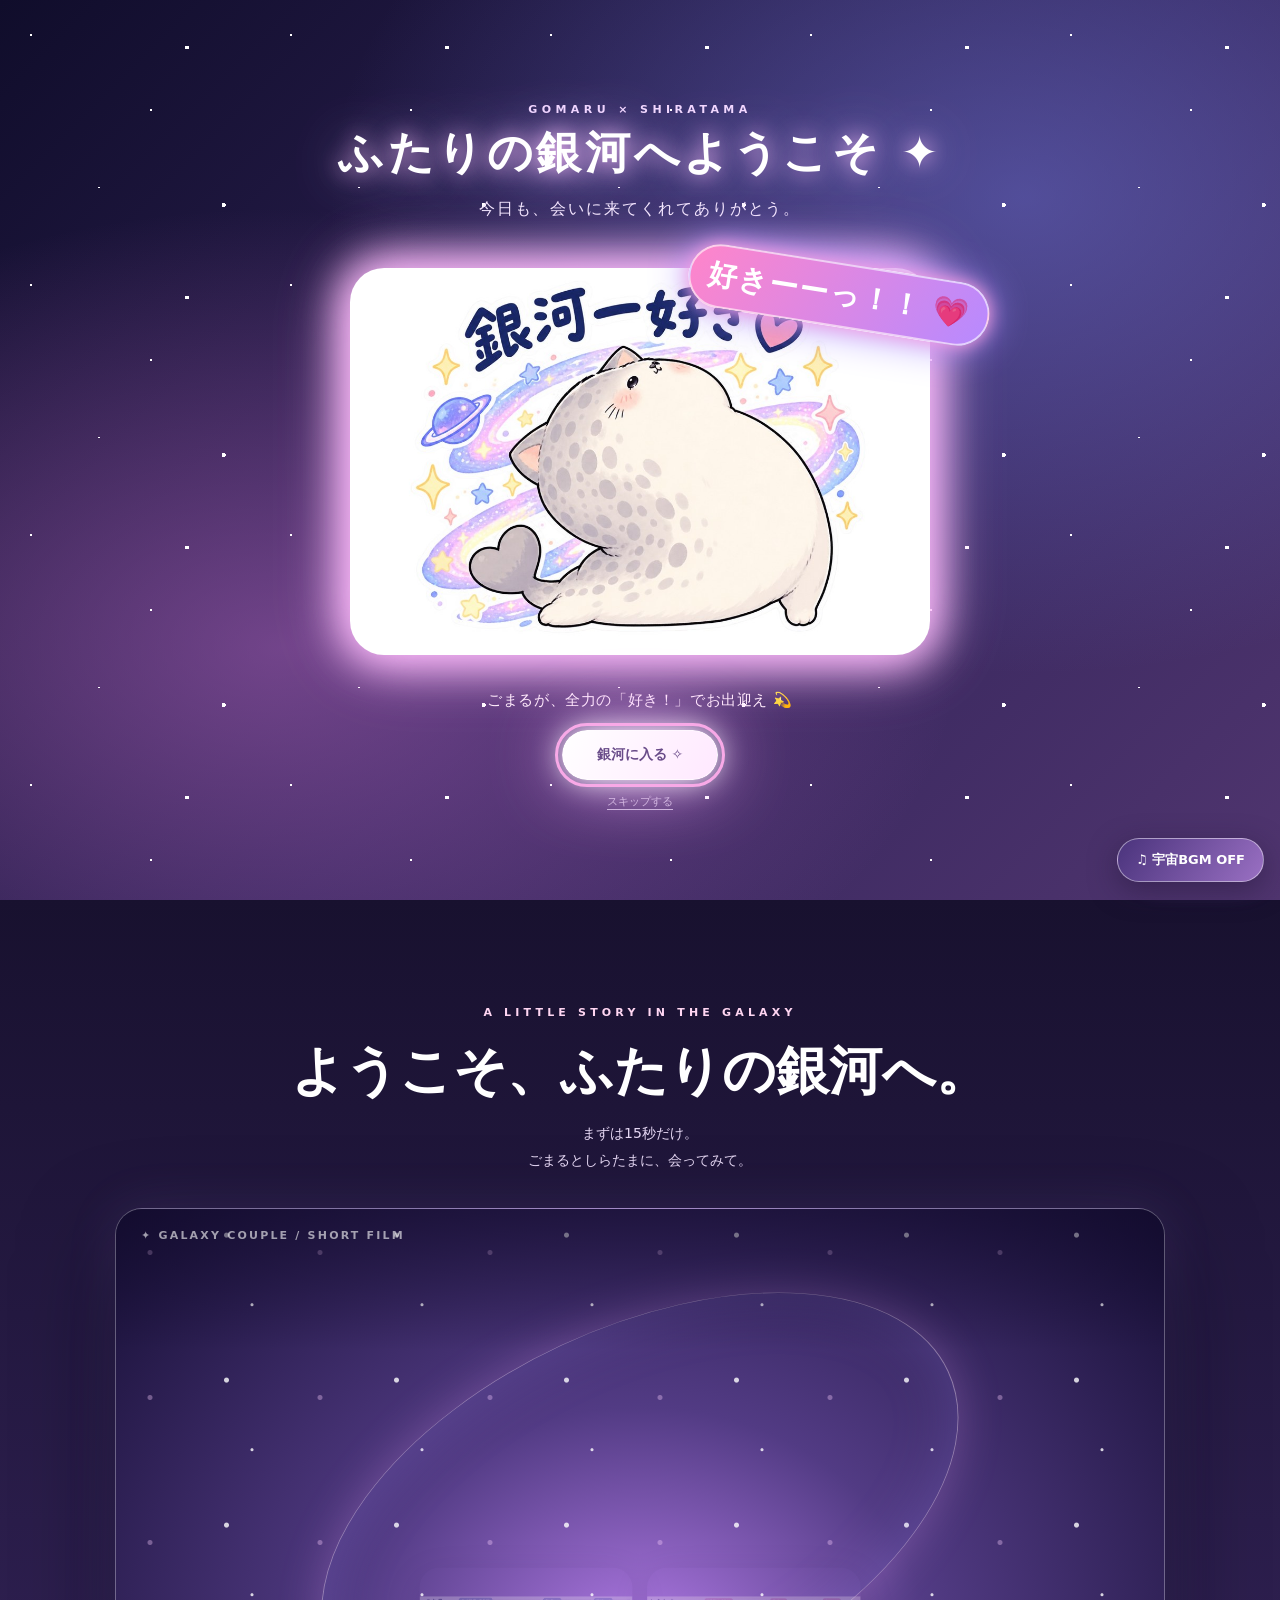
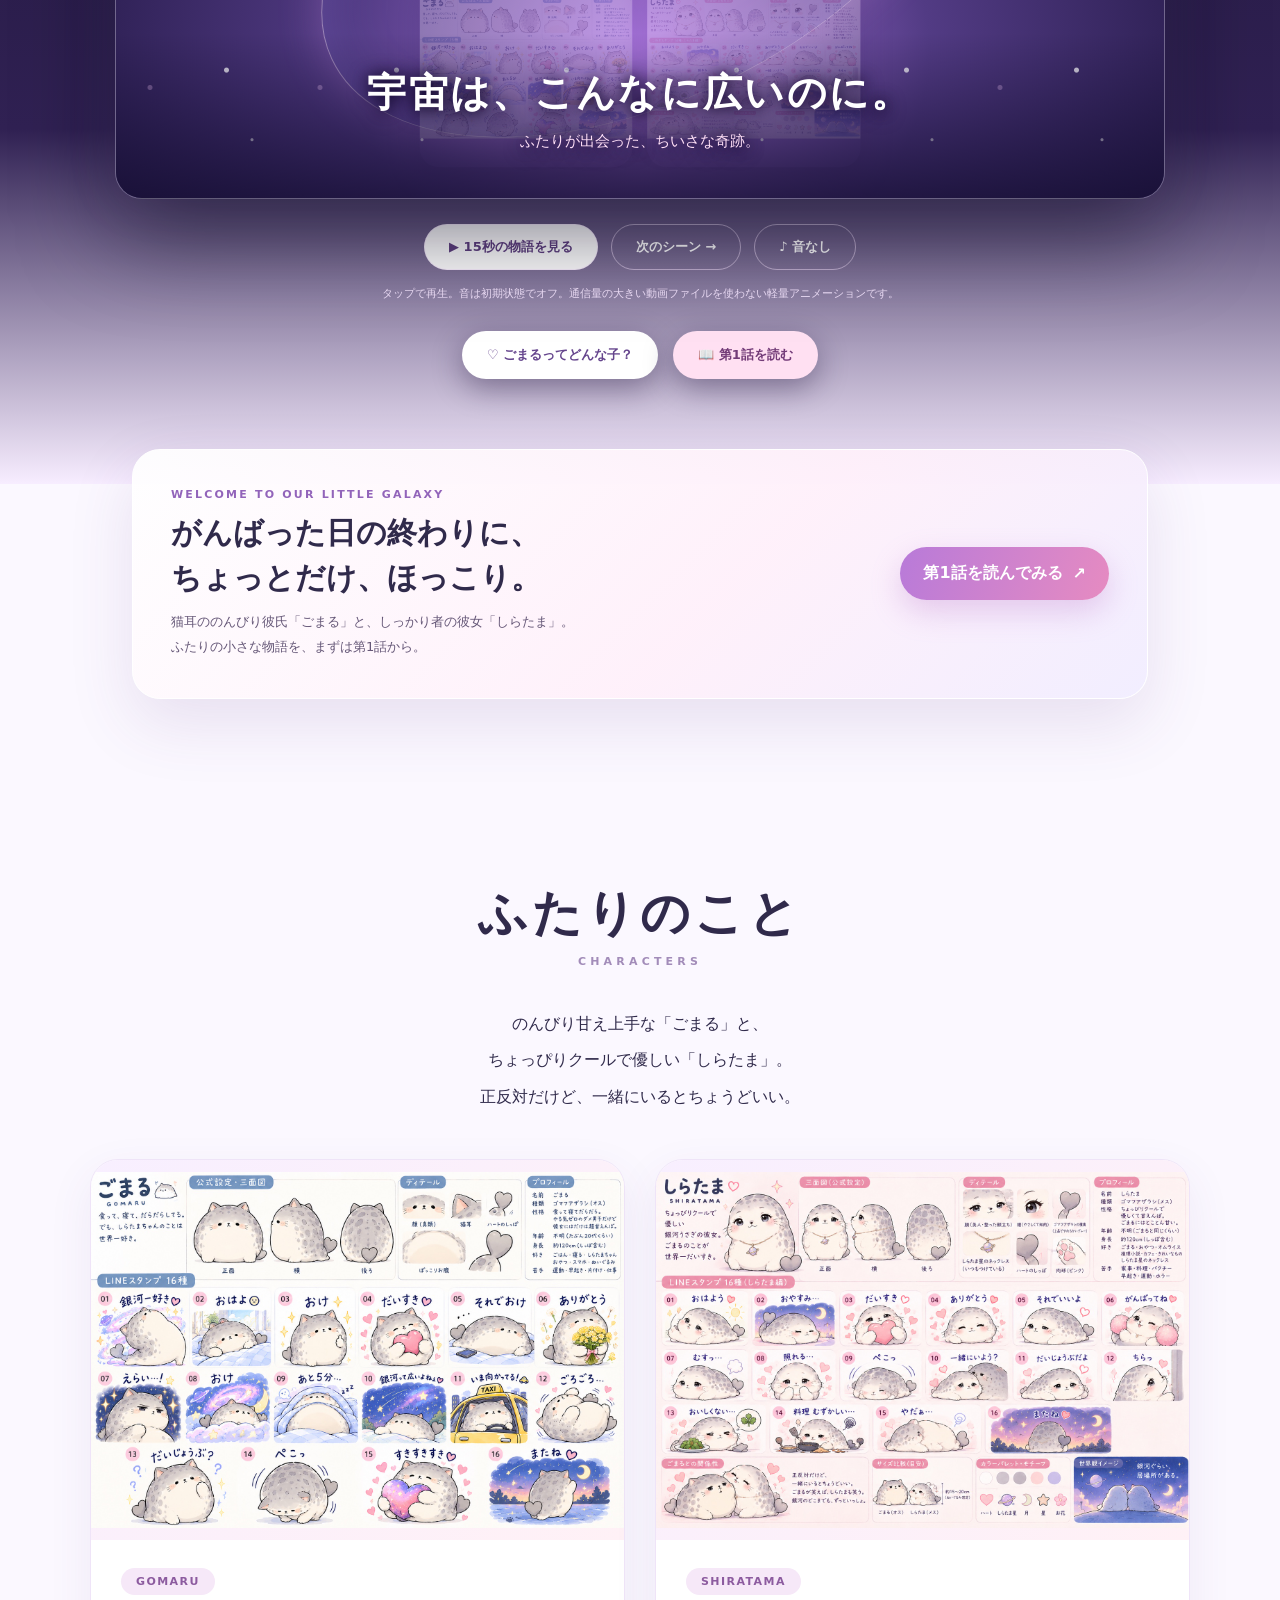
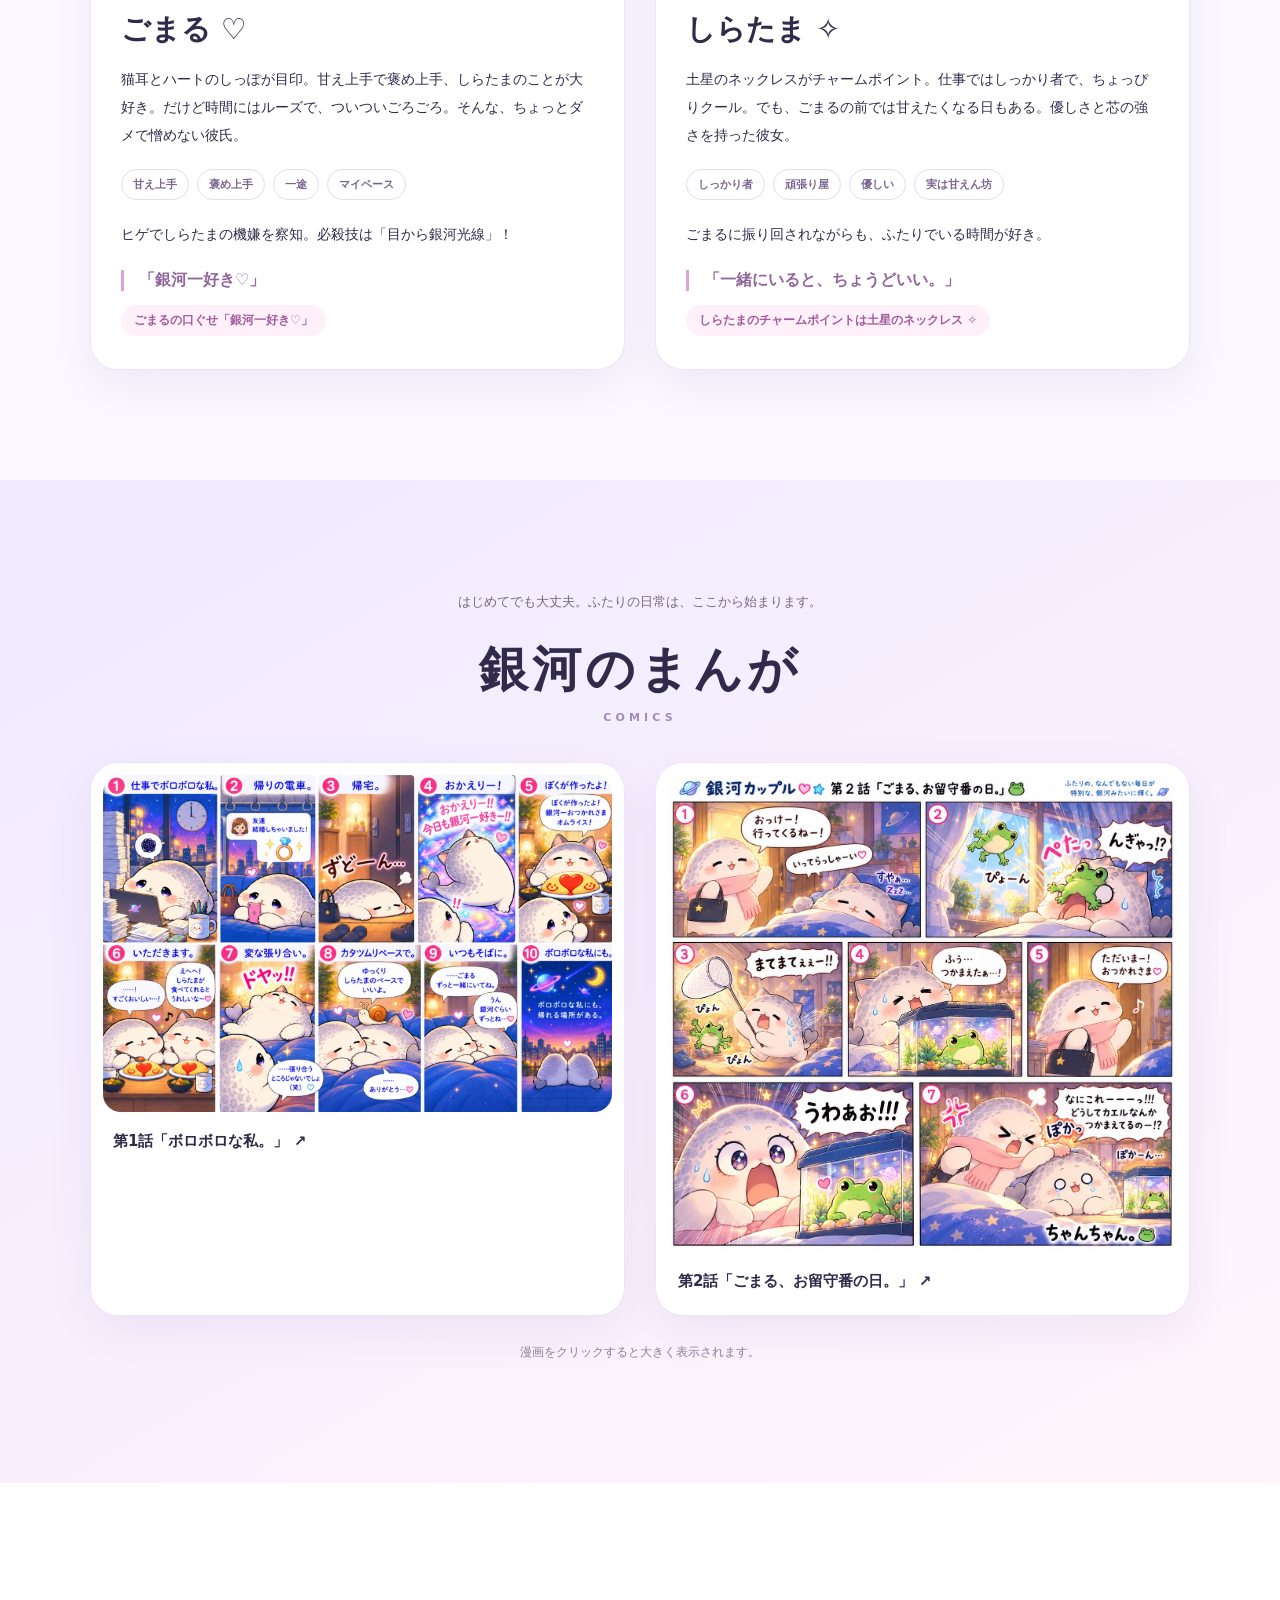
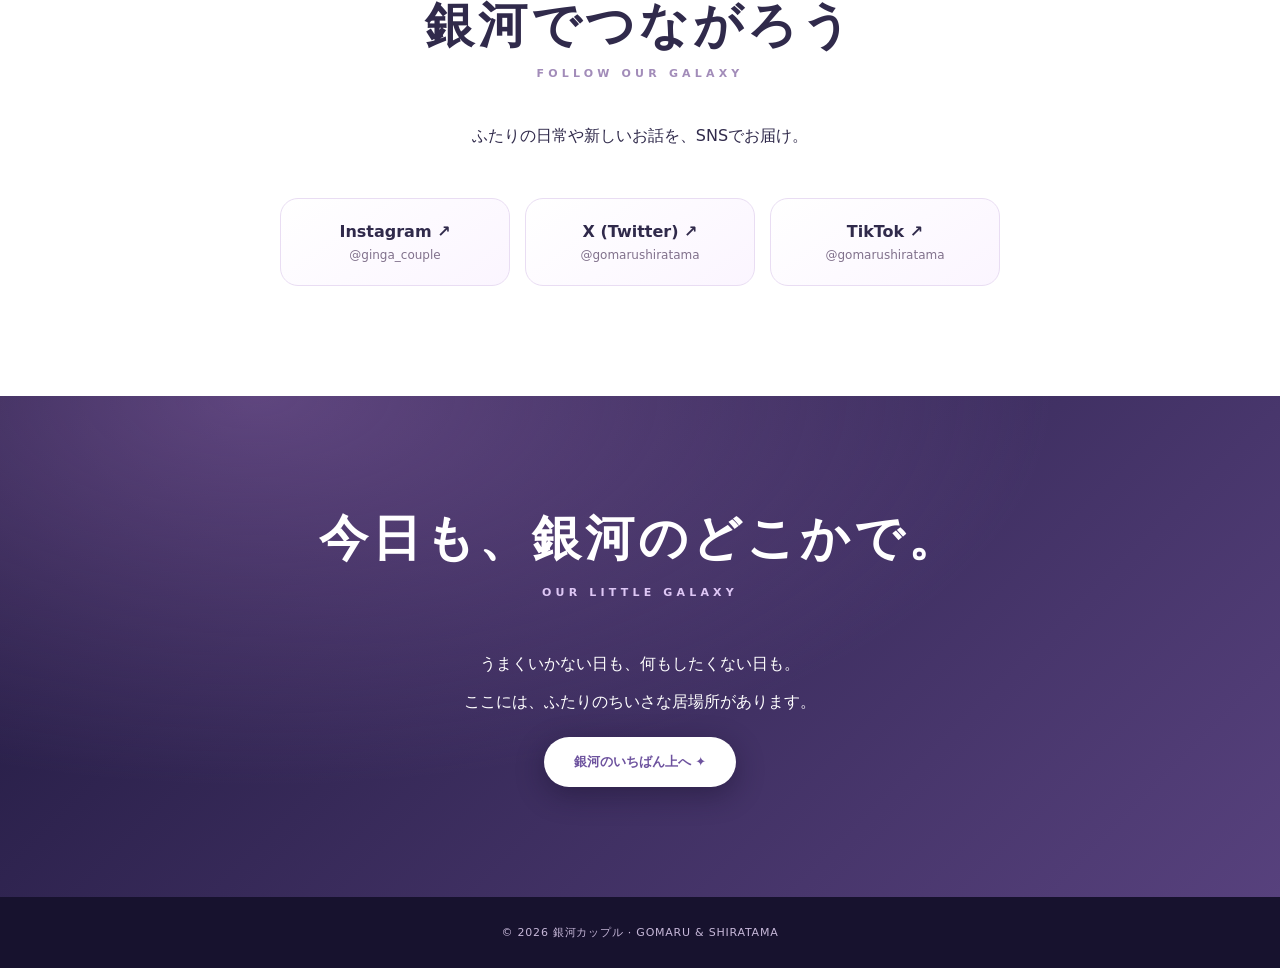
==== index.html @ cacb0cc7 "Add files via upload" ====
<!doctype html><html lang="ja"><head><meta charset="utf-8"><meta name="viewport" content="width=device-width,initial-scale=1"><meta name="theme-color" content="#16112f"><meta name="description" content="銀河カップル公式サイト。ごまるとしらたまの、ちいさな宇宙。銀河ぐらい、居場所がある。"><title>銀河カップル | ごまるとしらたま</title><style>
:root{--navy:#15112f;--ink:#302a4b;--pink:#f1a5cf;--lav:#9b87d3;--white:#fffdfd}*{box-sizing:border-box}html{scroll-behavior:smooth}body{margin:0;background:#fbf8ff;color:var(--ink);font-family:"Hiragino Kaku Gothic ProN","Yu Gothic",system-ui,sans-serif;overflow-x:hidden}a{color:inherit;text-decoration:none}button{font:inherit}::selection{background:#eab9ed;color:#241640}header{position:fixed;inset:0 0 auto;z-index:30;background:#15112f9c;backdrop-filter:blur(18px);border-bottom:1px solid #ffffff26;color:#fff}nav{max-width:1180px;margin:auto;display:flex;justify-content:space-between;align-items:center;padding:17px 25px;gap:16px}.logo{font-weight:900;letter-spacing:.08em;font-size:17px}.links{display:flex;gap:23px;align-items:center;font-size:12px;font-weight:800;letter-spacing:.08em}.links a,.social a{transition:color .25s,text-shadow .25s}.links a:hover,.social a:hover{color:#ffd5fa;text-shadow:0 0 15px #fff}.hero{min-height:100svh;position:relative;display:grid;place-items:center;overflow:hidden;background:radial-gradient(ellipse at 75% 70%,#9c65c0a8,transparent 50%),radial-gradient(ellipse at 20% 80%,#d68ab8a8,transparent 45%),linear-gradient(135deg,#100d2a 5%,#312658 45%,#65458d 100%);color:white;text-align:center;padding:110px 22px 80px}#sky{position:absolute;inset:0;width:100%;height:100%;pointer-events:none}.nebula{position:absolute;width:55vw;height:55vw;min-width:420px;min-height:420px;border-radius:50%;background:radial-gradient(circle,#ffc0ec32,transparent 65%);filter:blur(30px);animation:drift 12s ease-in-out infinite alternate;pointer-events:none}@keyframes drift{to{transform:translate(12%,-9%) scale(1.15)}}.hero-inner{position:relative;z-index:2;animation:heroIn 1.5s cubic-bezier(.2,.7,.2,1) both}@keyframes heroIn{from{opacity:0;transform:translateY(30px);filter:blur(10px)}to{opacity:1;transform:translateY(0);filter:blur(0)}}.eyebrow{font-size:12px;letter-spacing:.45em;font-weight:700;color:#f4d9ff}.hero h1{font-size:clamp(48px,9vw,110px);letter-spacing:.11em;margin:24px 0 12px;font-weight:900;text-shadow:0 0 40px #ffb9ef66}.hero h1 span{display:inline-block;animation:titleGlow 4s ease-in-out infinite alternate}@keyframes titleGlow{to{text-shadow:0 0 28px #fcd8ff,0 0 70px #f1a3eb}}.tag{font-size:clamp(18px,2.7vw,28px);font-weight:900;letter-spacing:.1em}.sub{line-height:2.3;color:#f3e8ff;font-size:14px;margin:28px 0}.glow-btn{display:inline-flex;align-items:center;justify-content:center;gap:8px;position:relative;overflow:hidden;background:#fff;color:#6d529e;padding:16px 30px;border-radius:99px;font-weight:900;font-size:13px;box-shadow:0 8px 28px #17102c70;transition:transform .3s,box-shadow .3s,background .3s}.glow-btn:before{content:"";position:absolute;inset:-40%;background:linear-gradient(110deg,transparent 38%,#fff8 50%,transparent 62%);transform:translateX(-110%) rotate(12deg);transition:transform .7s}.glow-btn:hover{transform:translateY(-4px) scale(1.035);box-shadow:0 0 25px #ffc5f4,0 12px 35px #21143c77;background:#fff7ff}.glow-btn:hover:before{transform:translateX(110%) rotate(12deg)}.scroll{position:absolute;bottom:24px;left:50%;transform:translateX(-50%);z-index:2;font-size:10px;letter-spacing:.3em;color:#e9d8fa}.scroll:after{content:"";display:block;height:35px;width:1px;margin:10px auto 0;background:linear-gradient(#fff,transparent);animation:scrollLine 1.7s infinite}@keyframes scrollLine{50%{transform:scaleY(.45);transform-origin:top}}section{padding:110px 22px}.wrap{max-width:1100px;margin:auto}.section-heading{text-align:center;font-size:clamp(30px,5vw,49px);margin:0 0 8px;letter-spacing:.08em}.en{text-align:center;font-size:11px;letter-spacing:.38em;font-weight:900;color:#a28cb9;margin:0 0 38px}.intro{text-align:center;line-height:2.3;margin:0 auto 43px}.cards,.comics{display:grid;grid-template-columns:repeat(2,minmax(0,1fr));gap:30px}.card,.comic{background:#fff;border-radius:28px;overflow:hidden;border:1px solid #efe4f8;box-shadow:0 15px 45px #5e468d14;transition:transform .4s,box-shadow .4s}.card:hover,.comic:hover{transform:translateY(-9px);box-shadow:0 22px 55px #7853a02e}.card img{width:100%;height:380px;object-fit:contain;object-position:center;background:linear-gradient(135deg,#f8efff,#fff1f6);display:block}.card-body{padding:28px 30px 33px}.label{display:inline-block;background:#f6e8f8;color:#8c5b9f;padding:7px 15px;border-radius:50px;font-size:11px;letter-spacing:.13em;font-weight:900}.card h3{font-size:29px;margin:15px 0}.card p{line-height:2;font-size:14px}.traits{display:flex;gap:8px;flex-wrap:wrap;margin:20px 0}.traits span{border:1px solid #e9d9f4;border-radius:30px;padding:7px 11px;color:#7a6492;font-size:11px;font-weight:700}.quote{margin-top:22px;border-left:3px solid #dda3d3;padding-left:15px;color:#91669d;font-weight:900}.comic{display:block;padding:12px}.comic img{width:100%;display:block;border-radius:18px}.comic strong{display:block;padding:20px 10px 12px;font-size:15px}#comics{background:linear-gradient(150deg,#f0eaff,#fff5fc)}.hint{text-align:center;color:#8a8196;font-size:12px;margin-top:28px}#about{position:relative;overflow:hidden;background:radial-gradient(ellipse at 20% 0,#9b70ba7a,transparent 55%),linear-gradient(135deg,#20193f,#57417d);color:#fff;text-align:center}#about .en{color:#dec7f5}#about p{line-height:2.4}.social-section{background:#fff;text-align:center}.social{display:flex;justify-content:center;gap:15px;flex-wrap:wrap}.social a{display:flex;flex-direction:column;align-items:center;justify-content:center;gap:7px;border:1px solid #e9ddf3;border-radius:18px;padding:23px 25px;min-width:230px;background:linear-gradient(145deg,#fff,#fbf5ff);transition:transform .3s,box-shadow .3s}.social a:hover{transform:translateY(-5px);box-shadow:0 10px 30px #a98dcd33;color:#8660af}.social strong{font-size:16px}.social small{font-size:12px;color:#81718c}.footer{text-align:center;padding:28px;background:#17122e;color:#c7b8d9;font-size:11px;letter-spacing:.07em}.reveal{opacity:0;transform:translateY(38px);transition:opacity .85s ease,transform .85s cubic-bezier(.2,.8,.2,1)}.reveal.visible{opacity:1;transform:translateY(0)}.spark{position:fixed;z-index:100;pointer-events:none;border-radius:50%;background:#fff;box-shadow:0 0 9px #f3a7ff,0 0 20px #d2b1ff;animation:spark .65s ease-out forwards}@keyframes spark{to{opacity:0;transform:translate(var(--dx),var(--dy)) scale(0)}}@media(max-width:740px){nav{padding:14px 15px}.logo{font-size:13px}.links{gap:11px;font-size:10px}.hero{min-height:92svh}.hero h1{letter-spacing:.04em}.eyebrow{letter-spacing:.25em}section{padding:78px 16px}.cards,.comics{grid-template-columns:1fr}.card img{height:310px}.card-body{padding:22px}.social a{min-width:min(100%,300px)}}@media(prefers-reduced-motion:reduce){html{scroll-behavior:auto}*,*:before,*:after{animation-duration:.01ms!important;transition-duration:.01ms!important}.reveal{opacity:1;transform:none}}
</style>
<style id="v10-cinema-style">
:root{--v10-ink:#241a40}
#cinema{padding:95px 18px 105px;background:linear-gradient(180deg,#18112f,#302153 70%,#f7edff);color:white;position:relative;overflow:hidden}
#cinema .v10-eyebrow{text-align:center;font-size:11px;font-weight:900;letter-spacing:.38em;color:#ffd6f2}
#cinema h2{text-align:center;font-size:clamp(29px,5vw,53px);line-height:1.4;margin:15px auto 12px}
#cinema .v10-desc{text-align:center;line-height:1.9;color:#e6d8f4;font-size:14px;margin:0 auto 35px}
.v10-stage{width:min(100%,1050px);aspect-ratio:16/9;min-height:310px;position:relative;margin:auto;border:1px solid #ffffff4f;border-radius:27px;overflow:hidden;isolation:isolate;background:radial-gradient(ellipse at 50% 75%,#b27be7 0%,#523b84 39%,#140d32 100%);box-shadow:0 35px 90px #0a071c8a,0 0 50px #c39dff22}
.v10-stage:before{content:"";position:absolute;inset:0;background:radial-gradient(circle at 20% 30%,#fbd0ff70 0 2px,transparent 3px),radial-gradient(circle at 65% 18%,#fff 0 2px,transparent 3px),radial-gradient(circle at 80% 66%,#fff 0 1px,transparent 2px);background-size:170px 145px;opacity:.8;animation:v10Stars 16s linear infinite}
@keyframes v10Stars{to{transform:translateY(145px)}}
.v10-stage:after{content:"";position:absolute;inset:0;z-index:3;pointer-events:none;background:linear-gradient(180deg,#120b2c99,transparent 24%,transparent 72%,#140d31c7)}
.v10-orbit{position:absolute;left:50%;top:52%;width:65%;aspect-ratio:1;border-radius:50%;border:1px solid #ffe8ff6e;box-shadow:0 0 60px #f8a6ff3a,inset 0 0 80px #a68dff3b;transform:translate(-50%,-50%) rotate(-25deg) scaleY(.55);animation:v10Orbit 18s linear infinite}
@keyframes v10Orbit{to{transform:translate(-50%,-50%) rotate(335deg) scaleY(.55)}}
.v10-cast{position:absolute;z-index:2;bottom:9%;left:50%;transform:translateX(-50%);width:66%;display:flex;align-items:flex-end;justify-content:center;gap:3%;transition:transform 1s ease,opacity .8s}
.v10-cast img{width:44%;height:clamp(110px,26vw,285px);object-fit:contain;border-radius:28px;box-shadow:0 15px 50px #170b3699;animation:v10Float 3s ease-in-out infinite alternate}
.v10-cast img:nth-child(2){animation-delay:-1.5s}
@keyframes v10Float{to{transform:translateY(-14px) rotate(2deg)}}
.v10-stage[data-scene="0"] .v10-cast{transform:translateX(-50%) translateY(65px) scale(.7);opacity:.25}
.v10-stage[data-scene="1"] .v10-cast{transform:translateX(-50%) scale(1.06)}
.v10-stage[data-scene="2"] .v10-cast{transform:translateX(-50%) scale(1.18)}
.v10-stage[data-scene="3"] .v10-cast{transform:translateX(-50%) scale(.96)}
.v10-caption{position:absolute;z-index:5;bottom:8%;left:5%;right:5%;text-align:center;pointer-events:none;text-shadow:0 3px 20px #160a35,0 0 14px #170d2d}
.v10-caption .v10-line{font-weight:900;font-size:clamp(19px,3.5vw,39px);letter-spacing:.06em;line-height:1.5}
.v10-caption .v10-small{display:block;margin-top:9px;font-size:clamp(11px,1.5vw,15px);color:#ffe0f7}
.v10-progress{position:absolute;bottom:0;left:0;z-index:8;height:5px;background:linear-gradient(90deg,#f8c8ff,#fff,#d6b6ff);width:0}
.v10-topmark{position:absolute;top:20px;left:25px;z-index:6;font-size:11px;letter-spacing:.2em;font-weight:900;color:#fff9}
.v10-controls{display:flex;justify-content:center;gap:13px;flex-wrap:wrap;margin:25px auto 0}
.v10-controls button,.v10-controls a{cursor:pointer;border:1px solid #f8e6ff8c;border-radius:99px;padding:13px 24px;background:#fff;color:#604080;font-weight:900;font-size:13px;transition:transform .2s,background .2s}
.v10-controls button:hover,.v10-controls a:hover{transform:translateY(-3px);background:#ffe8fb}
.v10-controls .v10-outline{background:transparent;color:#fff}
.v10-note{text-align:center;color:#f2e2fc;font-size:11px;margin:16px auto 0}
.v10-intro-cta{display:flex;justify-content:center;gap:15px;flex-wrap:wrap;margin:30px auto 0}
.v10-intro-cta a{display:inline-block;background:#fff;color:#65458d;border-radius:99px;padding:15px 25px;font-size:13px;font-weight:900;box-shadow:0 9px 30px #180c3466}
.v10-intro-cta a:nth-child(2){background:#ffe0f2;color:#733b78}
.v10-stage.v10-flash{animation:v10Flash .6s ease}
@keyframes v10Flash{50%{filter:brightness(1.8)}}
@media(max-width:640px){#cinema{padding:70px 12px 80px}.v10-stage{aspect-ratio:4/5;min-height:420px;border-radius:21px}.v10-cast{width:96%;bottom:25%}.v10-cast img{width:45%;height:230px}.v10-caption{bottom:9%}.v10-topmark{top:15px;left:15px}}
@media(prefers-reduced-motion:reduce){.v10-stage:before,.v10-orbit,.v10-cast img{animation:none!important}.v10-cast{transition:none}}
</style>
</head><body><header><nav><a class="logo" href="#top">✦ 銀河カップル ♡</a><div class="links"><a href="#characters">ふたり</a><a href="#comics">まんが</a><a href="#social">SNS</a><a href="#about">世界観</a></div></nav></header><main><div id="top" class="hero"><canvas id="sky" aria-hidden="true"></canvas><div class="nebula"></div><div class="hero-inner"><div class="eyebrow">G A L A X Y &nbsp; C O U P L E</div><h1><span>銀河カップル</span></h1><div class="tag">銀河ぐらい、居場所がある。</div><p class="sub">ごまるとしらたまの、ちいさな宇宙。<br>疲れた毎日に、ちょっとした笑いと癒しを。</p><a class="glow-btn" href="#characters">ふたりに会いにいく ♡ <span>↗</span></a></div><div class="scroll">SCROLL</div></div>
<section id="cinema" aria-labelledby="v10-title">
 <div class="wrap">
  <p class="v10-eyebrow">A LITTLE STORY IN THE GALAXY</p>
  <h2 id="v10-title">ようこそ、ふたりの銀河へ。</h2>
  <p class="v10-desc">まずは15秒だけ。<br>ごまるとしらたまに、会ってみて。</p>
  <div class="v10-stage" id="v10-stage" data-scene="0" role="group" aria-label="銀河カップルの短いアニメーション">
   <div class="v10-orbit" aria-hidden="true"></div>
   <div class="v10-topmark">✦ GALAXY COUPLE / SHORT FILM</div>
   <div class="v10-cast"><img src="gomaru.jpg" alt="猫耳がかわいいごまる"><img src="shiratama.jpg" alt="しっかり者のしらたま"></div>
   <div class="v10-caption" aria-live="polite"><div class="v10-line" id="v10-line">宇宙は、こんなに広いのに。</div><span class="v10-small" id="v10-small">ふたりが出会った、ちいさな奇跡。</span></div>
   <div class="v10-progress" id="v10-progress" aria-hidden="true"></div>
  </div>
  <div class="v10-controls">
   <button type="button" id="v10-play">▶ 15秒の物語を見る</button>
   <button type="button" id="v10-next" class="v10-outline">次のシーン →</button>
   <button type="button" id="v10-mute" class="v10-outline" aria-pressed="true">♪ 音なし</button>
  </div>
  <p class="v10-note">タップで再生。音は初期状態でオフ。通信量の大きい動画ファイルを使わない軽量アニメーションです。</p>
  <div class="v10-intro-cta"><a href="#characters">♡ ごまるってどんな子？</a><a href="#comics">📖 第1話を読む</a></div>
 </div>
</section>
<section id="characters"><div class="wrap"><div class="reveal"><h2 class="section-heading">ふたりのこと</h2><p class="en">CHARACTERS</p><p class="intro">のんびり甘え上手な「ごまる」と、<br>ちょっぴりクールで優しい「しらたま」。<br>正反対だけど、一緒にいるとちょうどいい。</p></div><div class="cards"><article class="card reveal"><img src="gomaru.jpg" alt="ごまるの公式設定画像" loading="lazy"><div class="card-body"><span class="label">GOMARU</span><h3>ごまる ♡</h3><p>猫耳とハートのしっぽが目印。甘え上手で褒め上手、しらたまのことが大好き。だけど時間にはルーズで、ついついごろごろ。そんな、ちょっとダメで憎めない彼氏。</p><div class="traits"><span>甘え上手</span><span>褒め上手</span><span>一途</span><span>マイペース</span></div><p>ヒゲでしらたまの機嫌を察知。必殺技は「目から銀河光線」！</p><div class="quote">「銀河一好き♡」</div></div></article><article class="card reveal"><img src="shiratama.jpg" alt="しらたまの公式設定画像" loading="lazy"><div class="card-body"><span class="label">SHIRATAMA</span><h3>しらたま ✧</h3><p>土星のネックレスがチャームポイント。仕事ではしっかり者で、ちょっぴりクール。でも、ごまるの前では甘えたくなる日もある。優しさと芯の強さを持った彼女。</p><div class="traits"><span>しっかり者</span><span>頑張り屋</span><span>優しい</span><span>実は甘えん坊</span></div><p>ごまるに振り回されながらも、ふたりでいる時間が好き。</p><div class="quote">「一緒にいると、ちょうどいい。」</div></div></article></div></div></section><section id="comics"><div class="wrap"><div class="reveal"><h2 class="section-heading">銀河のまんが</h2><p class="en">COMICS</p></div><div class="comics"><a class="comic reveal" href="episode1.jpg" target="_blank" rel="noopener"><img src="episode1.jpg" alt="第1話 ボロボロな私。" loading="lazy"><strong>第1話「ボロボロな私。」 ↗</strong></a><a class="comic reveal" href="episode2.jpg" target="_blank" rel="noopener"><img src="episode2.jpg" alt="第2話 ごまる、お留守番の日。" loading="lazy"><strong>第2話「ごまる、お留守番の日。」 ↗</strong></a></div><p class="hint">漫画をクリックすると大きく表示されます。</p></div></section><section class="social-section" id="social"><div class="wrap reveal"><h2 class="section-heading">銀河でつながろう</h2><p class="en">FOLLOW OUR GALAXY</p><p class="intro">ふたりの日常や新しいお話を、SNSでお届け。</p><div class="social"><a href="https://www.instagram.com/ginga_couple/" target="_blank" rel="noopener noreferrer"><strong>Instagram ↗</strong><small>@ginga_couple</small></a><a href="https://x.com/gomarushiratama" target="_blank" rel="noopener noreferrer"><strong>X (Twitter) ↗</strong><small>@gomarushiratama</small></a><a href="https://www.tiktok.com/@gomarushiratama" target="_blank" rel="noopener noreferrer"><strong>TikTok ↗</strong><small>@gomarushiratama</small></a></div></div></section><section id="about"><div class="wrap reveal"><h2 class="section-heading">今日も、銀河のどこかで。</h2><p class="en">OUR LITTLE GALAXY</p><p>うまくいかない日も、何もしたくない日も。<br>ここには、ふたりのちいさな居場所があります。</p><a class="glow-btn" href="#top">銀河のいちばん上へ ✦</a></div></section></main><footer class="footer">© 2026 銀河カップル · GOMARU & SHIRATAMA</footer><script>
(()=>{'use strict';const reduced=matchMedia('(prefers-reduced-motion: reduce)').matches;const canvas=document.getElementById('sky'),ctx=canvas.getContext('2d');let w=0,h=0,stars=[],shooters=[],frame=0;function resize(){const r=canvas.getBoundingClientRect();w=r.width;h=r.height;const d=Math.min(devicePixelRatio||1,2);canvas.width=Math.round(w*d);canvas.height=Math.round(h*d);ctx.setTransform(d,0,0,d,0,0);stars=Array.from({length:Math.min(180,Math.round(w*h/4800))},()=>({x:Math.random()*w,y:Math.random()*h,r:.4+Math.random()*1.5,a:.2+Math.random()*.7,p:Math.random()*6.28,s:.006+Math.random()*.014}));}resize();addEventListener('resize',resize,{passive:true});function draw(){ctx.clearRect(0,0,w,h);for(const s of stars){const a=s.a*(.65+.35*Math.sin(frame*s.s+s.p));ctx.fillStyle=`rgba(255,244,255,${a})`;ctx.beginPath();ctx.arc(s.x,s.y,s.r,0,Math.PI*2);ctx.fill()}if(frame%85===0&&shooters.length<3)shooters.push({x:Math.random()*w*.9,y:Math.random()*h*.45,v:9+Math.random()*6,l:80+Math.random()*100,life:0});for(let i=shooters.length-1;i>=0;i--){const s=shooters[i];s.x+=s.v;s.y+=s.v*.47;s.life++;const g=ctx.createLinearGradient(s.x-s.l,s.y-s.l*.47,s.x,s.y);g.addColorStop(0,'rgba(255,255,255,0)');g.addColorStop(.75,'rgba(255,225,255,.4)');g.addColorStop(1,'rgba(255,255,255,.95)');ctx.strokeStyle=g;ctx.lineWidth=2;ctx.beginPath();ctx.moveTo(s.x-s.l,s.y-s.l*.47);ctx.lineTo(s.x,s.y);ctx.stroke();if(s.x>w+s.l||s.y>h+s.l||s.life>85)shooters.splice(i,1)}frame++;requestAnimationFrame(draw)}if(!reduced)requestAnimationFrame(draw);else{for(const s of stars){ctx.fillStyle='rgba(255,255,255,.7)';ctx.fillRect(s.x,s.y,2,2)}}const observer=new IntersectionObserver(entries=>{for(const e of entries)if(e.isIntersecting){e.target.classList.add('visible');observer.unobserve(e.target)}},{threshold:.1});document.querySelectorAll('.reveal').forEach(e=>observer.observe(e));if(!reduced){document.addEventListener('click',e=>{const el=e.target.closest('a,button');if(!el)return;for(let i=0;i<12;i++){const dot=document.createElement('span');dot.className='spark';const angle=i*Math.PI/6,dist=25+Math.random()*38;dot.style.left=e.clientX+'px';dot.style.top=e.clientY+'px';dot.style.width=dot.style.height=(3+Math.random()*5)+'px';dot.style.setProperty('--dx',Math.cos(angle)*dist+'px');dot.style.setProperty('--dy',Math.sin(angle)*dist+'px');document.body.appendChild(dot);dot.addEventListener('animationend',()=>dot.remove(),{once:true})}},{passive:true})}})();
</script><style id="galaxy-effects-v3">
/* Desktop: luminous cursor aura and hover response */
.galaxy-cursor{position:fixed;left:0;top:0;width:260px;height:260px;border-radius:50%;pointer-events:none;z-index:70;transform:translate(-50%,-50%);background:radial-gradient(circle,rgba(255,255,255,.38) 0%,rgba(255,154,236,.24) 15%,rgba(150,111,255,.14) 37%,transparent 70%);mix-blend-mode:screen;filter:blur(4px);opacity:0;transition:opacity .2s;will-change:left,top;}
body.cursor-active .galaxy-cursor{opacity:1}body.cursor-over .galaxy-cursor{width:340px;height:340px;background:radial-gradient(circle,#fff8 0%,#ffc8fa66 18%,#a988ff44 44%,transparent 72%)}
.galaxy-ripple{position:fixed;left:0;top:0;width:28px;height:28px;border:2px solid #fff;border-radius:50%;box-shadow:0 0 12px #fff,0 0 32px #f7a8ff,0 0 65px #a68cff;pointer-events:none;z-index:9999;transform:translate(-50%,-50%) scale(.1);animation:galaxy-ring .95s cubic-bezier(.13,.63,.3,1) forwards}
.galaxy-particle{position:fixed;left:0;top:0;pointer-events:none;z-index:9999;color:var(--particle-color,#fff);font-size:var(--particle-size,15px);text-shadow:0 0 8px currentColor,0 0 24px currentColor;animation:galaxy-burst .95s ease-out forwards;transform:translate(-50%,-50%)}
@keyframes galaxy-ring{0%{opacity:1;transform:translate(-50%,-50%) scale(.1)}100%{opacity:0;transform:translate(-50%,-50%) scale(9)}}
@keyframes galaxy-burst{0%{opacity:1;transform:translate(-50%,-50%) scale(.3) rotate(0)}100%{opacity:0;transform:translate(calc(-50% + var(--dx)),calc(-50% + var(--dy))) scale(.15) rotate(var(--rot))}}
.glow-btn,.links a,.social a,.card,.comic{position:relative;isolation:isolate}
.glow-btn:hover,.social a:hover{filter:drop-shadow(0 0 14px #e9aaff)}
.card:hover,.comic:hover{box-shadow:0 0 0 1px #f1baff,0 0 28px #d6a2ff77,0 24px 60px #7853a044}
.links a:hover{filter:drop-shadow(0 0 10px #ffc9ff)}
@media(hover:none),(pointer:coarse){.galaxy-cursor{display:none}}
@media(prefers-reduced-motion:reduce){.galaxy-cursor,.galaxy-ripple,.galaxy-particle{display:none!important}}
</style>
<script id="galaxy-effects-script-v3">
(()=>{'use strict';
const reduce=window.matchMedia('(prefers-reduced-motion: reduce)').matches;
if(reduce)return;
const fine=window.matchMedia('(hover: hover) and (pointer: fine)').matches;
if(fine){
 const aura=document.createElement('div');aura.className='galaxy-cursor';aura.setAttribute('aria-hidden','true');document.body.appendChild(aura);
 let px=-500,py=-500,tx=-500,ty=-500,running=false;
 function tick(){px+=(tx-px)*.22;py+=(ty-py)*.22;aura.style.left=px+'px';aura.style.top=py+'px';if(Math.abs(tx-px)+Math.abs(ty-py)>1){requestAnimationFrame(tick)}else{running=false}}
 document.addEventListener('pointermove',e=>{tx=e.clientX;ty=e.clientY;document.body.classList.add('cursor-active');if(!running){running=true;requestAnimationFrame(tick)}},{passive:true});
 document.addEventListener('pointerout',e=>{if(!e.relatedTarget)document.body.classList.remove('cursor-active')});
 document.querySelectorAll('a,button,.card,.comic').forEach(el=>{el.addEventListener('pointerenter',()=>document.body.classList.add('cursor-over'));el.addEventListener('pointerleave',()=>document.body.classList.remove('cursor-over'))});
}
let lastBurst=0;
document.addEventListener('pointerdown',e=>{
 if(e.button!==0||Date.now()-lastBurst<100)return;
 lastBurst=Date.now();const x=e.clientX,y=e.clientY;
 const ring=document.createElement('span');ring.className='galaxy-ripple';ring.style.left=x+'px';ring.style.top=y+'px';document.body.appendChild(ring);ring.addEventListener('animationend',()=>ring.remove(),{once:true});
 const colors=['#fff','#ffb4e9','#e6c7ff','#b6c8ff','#ffe6a9'];
 for(let i=0;i<22;i++){
  const p=document.createElement('span');p.className='galaxy-particle';p.textContent=i%3===0?'✦':i%3===1?'✧':'·';
  const angle=Math.PI*2*i/22+Math.random()*.35,dist=35+Math.random()*105;
  p.style.left=x+'px';p.style.top=y+'px';p.style.setProperty('--dx',(Math.cos(angle)*dist)+'px');p.style.setProperty('--dy',(Math.sin(angle)*dist)+'px');p.style.setProperty('--rot',(Math.random()*360-180)+'deg');p.style.setProperty('--particle-size',(9+Math.random()*16)+'px');p.style.setProperty('--particle-color',colors[i%colors.length]);
  document.body.appendChild(p);p.addEventListener('animationend',()=>p.remove(),{once:true});
 }
},{passive:true});
// Nebula responds subtly to scrolling, without disrupting content.
const nebula=document.querySelector('.nebula');let queued=false;
if(nebula){addEventListener('scroll',()=>{if(queued)return;queued=true;requestAnimationFrame(()=>{nebula.style.marginTop=(Math.min(window.scrollY,window.innerHeight)*.11)+'px';queued=false})},{passive:true})}
})();
</script>
<style id="welcome-v4-styles">
#welcome-galaxy{position:fixed;inset:0;z-index:99990;display:grid;place-items:center;overflow:hidden;color:white;background:radial-gradient(ellipse at 22% 72%,#ad63bb8c,transparent 48%),radial-gradient(ellipse at 80% 22%,#6c70ce8c,transparent 48%),linear-gradient(135deg,#100d2b,#32245a 55%,#50356f);transition:opacity .8s ease,visibility .8s ease}
#welcome-galaxy.welcome-gone{opacity:0;visibility:hidden;pointer-events:none}
#welcome-galaxy .welcome-stars{position:absolute;inset:0;pointer-events:none;background-image:radial-gradient(1px 1px at 12% 14%,#fff 99%,transparent),radial-gradient(2px 2px at 72% 19%,#fff 99%,transparent),radial-gradient(1px 1px at 38% 75%,#fff 99%,transparent),radial-gradient(2px 2px at 86% 82%,#fff 99%,transparent),radial-gradient(1px 1px at 58% 44%,#fff 99%,transparent);background-size:260px 250px;animation:welcome-stars-move 10s linear infinite}
@keyframes welcome-stars-move{to{transform:translateY(70px)}}
.welcome-inner{width:min(100%,930px);padding:80px 18px 30px;text-align:center;position:relative;z-index:1}
.welcome-kicker{font-size:11px;letter-spacing:.4em;color:#f3d9ff;font-weight:800;animation:welcome-rise .8s both}
.welcome-title{font-size:clamp(29px,5.7vw,61px);letter-spacing:.08em;line-height:1.35;margin:15px 0 4px;text-shadow:0 0 22px #ffc3ff,0 0 55px #c6a3ff;animation:welcome-rise .9s .2s both}
.welcome-caption{font-size:clamp(12px,2vw,16px);color:#f4e8ff;letter-spacing:.12em;animation:welcome-rise .9s .35s both}
.welcome-pair{display:flex;align-items:flex-end;justify-content:center;gap:clamp(12px,4vw,60px);margin:27px auto 23px}
.welcome-person{position:relative;width:min(39vw,260px);animation:welcome-bounce 1.05s cubic-bezier(.15,.8,.25,1) both}
.welcome-person.shiratama{animation-delay:.3s}
.welcome-person.gomaru{animation-delay:.12s}
.welcome-person img{width:100%;height:clamp(140px,24vw,235px);object-fit:contain;border-radius:30px;border:2px solid #ffffff75;background:#fffafc;box-shadow:0 0 30px #eeb3ff99,0 0 65px #a58bff55;transition:transform .3s,box-shadow .3s}
.welcome-person:hover img{transform:translateY(-10px) rotate(-2deg);box-shadow:0 0 45px #ffd3ff,0 0 85px #ba96ff}
.welcome-bubble{position:relative;display:inline-block;max-width:100%;background:#fff;color:#71528d;padding:11px 16px;border-radius:22px;font-weight:900;font-size:clamp(11px,2.2vw,15px);margin-bottom:14px;box-shadow:0 0 20px #ffbaff88;animation:welcome-rise .8s .85s both}
.welcome-bubble:after{content:'';position:absolute;bottom:-7px;left:50%;width:14px;height:14px;background:#fff;transform:translateX(-50%) rotate(45deg)}
.welcome-enter{cursor:pointer;border:1px solid #fff9;background:linear-gradient(120deg,#fff,#ffe8ff);color:#694b89;border-radius:100px;padding:15px 34px;font-weight:900;font-size:14px;box-shadow:0 0 20px #ffd2ff,0 0 55px #b995ff66;transition:transform .25s,box-shadow .25s;animation:welcome-rise .9s 1.1s both}
.welcome-enter:hover,.welcome-enter:focus-visible{transform:scale(1.08);box-shadow:0 0 30px #fff,0 0 75px #f4a8ff}
.welcome-skip{display:block;margin:13px auto 0;color:#f5eaffb5;background:none;border:0;cursor:pointer;font-size:11px;text-decoration:underline;text-underline-offset:4px}
.welcome-shoot{position:absolute;width:190px;height:2px;top:19%;left:-230px;background:linear-gradient(90deg,transparent,#ffebff,#fff);transform:rotate(24deg);filter:drop-shadow(0 0 7px white);animation:welcome-shoot 3.2s linear infinite;pointer-events:none}
.welcome-shoot:nth-of-type(2){top:52%;animation-delay:1.3s;animation-duration:4s}
@keyframes welcome-shoot{to{left:120%;top:65%}}
@keyframes welcome-rise{from{opacity:0;transform:translateY(22px);filter:blur(7px)}to{opacity:1;transform:translateY(0);filter:blur(0)}}
@keyframes welcome-bounce{from{opacity:0;transform:translateY(100px) scale(.65) rotate(-10deg)}65%{opacity:1;transform:translateY(-15px) scale(1.04) rotate(3deg)}to{opacity:1;transform:translateY(0) scale(1) rotate(0)}}
body.welcome-open{overflow:hidden}
@media(max-width:560px){.welcome-inner{padding-top:45px}.welcome-pair{gap:10px}.welcome-person{width:44vw}.welcome-person img{height:190px}.welcome-bubble{padding:9px 10px}.welcome-title{font-size:30px}}
@media(prefers-reduced-motion:reduce){#welcome-galaxy *,#welcome-galaxy *:before,#welcome-galaxy *:after{animation:none!important;transition:none!important}}
</style>
<style id="love-welcome-v6">
#welcome-galaxy .welcome-inner{padding-top:38px;padding-bottom:25px}
#welcome-galaxy .welcome-title{margin:7px 0 2px;font-size:clamp(25px,4.4vw,45px)}
.love-scene{position:relative;width:min(86vw,650px);height:clamp(240px,43vw,450px);margin:6px auto 3px;display:grid;place-items:center;isolation:isolate}
.love-halo{position:absolute;inset:7% 6%;border-radius:50%;background:radial-gradient(ellipse,#ffbbe7a8 0%,#a98cff77 40%,transparent 72%);filter:blur(22px);animation:loveHalo 2.3s ease-in-out infinite alternate}
.love-art{position:relative;width:min(100%,580px);transform-origin:50% 82%;animation:loveEntrance 1.15s cubic-bezier(.18,.9,.25,1.15) both,loveWiggle 2.6s ease-in-out 1.15s infinite;filter:drop-shadow(0 0 22px #ffc3ff)}
.love-art img{display:block;width:100%;height:auto;max-height:390px;object-fit:contain;border-radius:34px;box-shadow:0 0 45px #ffb9ff66}
.love-shout{position:absolute;top:6%;right:-4%;z-index:3;padding:10px 18px;border:2px solid #fff9;border-radius:999px;background:linear-gradient(120deg,#ff85ca,#b78aff);box-shadow:0 0 18px #ff9ddd,0 0 40px #a68fff;font-size:clamp(15px,3.3vw,29px);font-weight:1000;letter-spacing:.05em;transform:rotate(9deg);animation:lovePop .7s 1.1s both,loveShout 1.9s 1.8s ease-in-out infinite}
.love-shout span{display:inline-block;animation:loveBeat .6s ease-in-out infinite alternate}
.love-hearts{position:absolute;inset:0;pointer-events:none;overflow:visible}
.love-hearts span{position:absolute;bottom:10%;left:50%;font-size:clamp(21px,4vw,44px);color:#ffe4ff;text-shadow:0 0 12px #ff89e0;opacity:0;animation:loveFloat 3.3s ease-out infinite}
.love-hearts span:nth-child(1){left:7%;animation-delay:.1s}.love-hearts span:nth-child(2){left:20%;animation-delay:1.4s;color:#fff6b7}.love-hearts span:nth-child(3){left:78%;animation-delay:.8s}.love-hearts span:nth-child(4){left:88%;animation-delay:2.1s;color:#b6e8ff}.love-hearts span:nth-child(5){left:45%;animation-delay:2.5s}.love-hearts span:nth-child(6){left:63%;animation-delay:1.9s;color:#fff6b7}
.love-subline{color:#fff1fc;font-size:clamp(11px,2.5vw,15px);margin:5px 0 20px;letter-spacing:.04em}
@keyframes loveEntrance{0%{opacity:0;transform:translateY(100px) scale(.45) rotate(-20deg)}65%{opacity:1;transform:translateY(-24px) scale(1.08) rotate(8deg)}100%{opacity:1;transform:translateY(0) scale(1) rotate(0)}}
@keyframes loveWiggle{0%,100%{transform:translateY(0) rotate(-3deg) scale(1)}50%{transform:translateY(-12px) rotate(3deg) scale(1.025)}}
@keyframes loveHalo{to{transform:scale(1.14);opacity:.6}}
@keyframes lovePop{from{opacity:0;transform:scale(.1) rotate(-18deg)}70%{opacity:1;transform:scale(1.2) rotate(12deg)}to{opacity:1;transform:scale(1) rotate(9deg)}}
@keyframes loveShout{50%{transform:rotate(3deg) scale(1.08)}}
@keyframes loveBeat{to{transform:scale(1.35)}}
@keyframes loveFloat{0%{transform:translate(0,10px) scale(.4) rotate(-25deg);opacity:0}18%{opacity:1}80%{opacity:1}100%{transform:translate(30px,-235px) scale(1.35) rotate(24deg);opacity:0}}
@media(max-width:600px){.love-scene{width:92vw;height:clamp(230px,67vw,340px)}.love-art img{max-height:280px}.love-shout{right:0;top:0;padding:7px 12px}.love-subline{margin-bottom:14px}#welcome-galaxy .welcome-inner{padding-top:28px}}
@media(prefers-reduced-motion:reduce){.love-scene *, .love-scene *:before,.love-scene *:after{animation:none!important}.love-shout{opacity:1}.love-art{opacity:1}}
</style>
<div id="welcome-galaxy" role="dialog" aria-modal="true" aria-labelledby="welcome-heading">
 <div class="welcome-stars" aria-hidden="true"></div><div class="welcome-shoot" aria-hidden="true"></div><div class="welcome-shoot" aria-hidden="true"></div>
 <div class="welcome-inner"><div class="welcome-kicker">GOMARU × SHIRATAMA</div><h2 id="welcome-heading" class="welcome-title">ふたりの銀河へようこそ ✦</h2><p class="welcome-caption">今日も、会いに来てくれてありがとう。</p>
 <div class="love-scene" aria-label="ごまるが好き！とお出迎え"><div class="love-halo" aria-hidden="true"></div><div class="love-art"><img src="love-gomaru.jpg" alt="銀河一好き♡と伝えるごまる" fetchpriority="high"></div><div class="love-shout" aria-hidden="true">好きーーっ！！ <span>💗</span></div><div class="love-hearts" aria-hidden="true"><span>♡</span><span>✦</span><span>♡</span><span>✧</span><span>♡</span><span>✦</span></div></div><p class="love-subline">ごまるが、全力の「好き！」でお出迎え 💫</p>
 <button class="welcome-enter" id="welcome-enter" type="button">銀河に入る ✧</button><button class="welcome-skip" id="welcome-skip" type="button">スキップする</button>
 </div></div>
<script id="welcome-v4-script">
(()=>{'use strict';const welcome=document.getElementById('welcome-galaxy');if(!welcome)return;const enter=document.getElementById('welcome-enter');const previousFocus=document.activeElement;let done=false;document.body.classList.add('welcome-open');function close(){if(done)return;done=true;welcome.classList.add('welcome-gone');document.body.classList.remove('welcome-open');window.setTimeout(()=>{welcome.remove();if(previousFocus&&previousFocus!==document.body&&previousFocus.isConnected)previousFocus.focus({preventScroll:true})},850)}enter.addEventListener('click',close);document.getElementById('welcome-skip').addEventListener('click',close);welcome.addEventListener('keydown',e=>{if(e.key==='Escape'){close();return}if(e.key==='Tab'){e.preventDefault();(document.activeElement===enter?document.getElementById('welcome-skip'):enter).focus()}});enter.focus({preventScroll:true});})();
</script>

<style>
#galaxy-sound-toggle{position:fixed;right:17px;bottom:18px;z-index:10010;border:1px solid rgba(255,255,255,.65);border-radius:999px;padding:12px 16px;color:#fff;background:linear-gradient(135deg,#7553b7,#d57bb8);box-shadow:0 5px 22px #7357c57a;cursor:pointer;font-size:14px;transition:transform .2s,box-shadow .2s}
#galaxy-sound-toggle:hover,#galaxy-sound-toggle:focus-visible{transform:scale(1.08);box-shadow:0 0 25px #f9b4ff,0 0 55px #a7a1ff}
#galaxy-sound-toggle:focus-visible{outline:3px solid #fff;outline-offset:3px}
</style>
<button id="galaxy-sound-toggle" type="button" aria-label="効果音をオフにする" aria-pressed="true">🔊 効果音 ON</button>
<script>
(()=>{'use strict';
let enabled=true,ctx=null,lastMeteor=0,hoverAt=0;
const toggle=document.getElementById('galaxy-sound-toggle');
function context(){if(!ctx){const Audio=window.AudioContext||window.webkitAudioContext;if(!Audio)return null;ctx=new Audio()}if(ctx.state==='suspended')ctx.resume().catch(()=>{});return ctx}
function note(freq,start,duration,volume,type='sine'){
 const ac=context();if(!ac||!enabled)return;
 const osc=ac.createOscillator(),gain=ac.createGain();osc.type=type;osc.frequency.setValueAtTime(freq,start);gain.gain.setValueAtTime(.0001,start);gain.gain.exponentialRampToValueAtTime(Math.max(.0002,volume),start+.014);gain.gain.exponentialRampToValueAtTime(.0001,start+duration);osc.connect(gain);gain.connect(ac.destination);osc.start(start);osc.stop(start+duration+.02)
}
function chime(kind){if(!enabled)return;const ac=context();if(!ac||ac.state!=='running')return;const t=ac.currentTime+.01;
 if(kind==='meteor'){note(988,t,.22,.023);note(1480,t+.065,.32,.020);note(1976,t+.13,.48,.014)}
 else if(kind==='hover'){note(1175,t,.12,.008);note(1760,t+.05,.17,.006)}
 else{note(880,t,.2,.035);note(1320,t+.055,.28,.027);note(1760,t+.12,.38,.022);note(2640,t+.19,.5,.012)}
}
function render(){toggle.textContent=enabled?'🔊 効果音 ON':'🔇 効果音 OFF';toggle.setAttribute('aria-pressed',String(enabled));toggle.setAttribute('aria-label',enabled?'効果音をオフにする':'効果音をオンにする')}
toggle.addEventListener('click',e=>{e.stopPropagation();enabled=!enabled;render();if(enabled)chime('click')});
document.addEventListener('pointerdown',e=>{if(e.target.closest('#galaxy-sound-toggle'))return;chime('click')},{passive:true});
document.addEventListener('pointerover',e=>{if(!e.target.closest('a,button,.character-card,.comic-card'))return;const now=performance.now();if(now-hoverAt<180)return;hoverAt=now;chime('hover')},{passive:true});
// 流れ星のタイミングに近い間隔で控えめなキラン音。ユーザーが一度操作した後のみ。
let interacted=false;document.addEventListener('pointerdown',()=>{interacted=true},{once:true});
setInterval(()=>{if(!interacted||document.hidden||!enabled)return;const now=performance.now();if(now-lastMeteor<5500)return;lastMeteor=now;chime('meteor')},8500);
render();
})();
</script>
<style id="galaxy-v7-magic">
/* V7: animated greeting, radiant click meteor, immersive entry */
#welcome-galaxy{perspective:900px;transform-origin:50% 50%;will-change:transform,opacity,filter}
#welcome-galaxy .love-art{animation:galaxyDance 2.15s ease-in-out infinite!important;transform-origin:50% 82%}
#welcome-galaxy .love-art img{filter:drop-shadow(0 0 22px #ffb7f9aa)}
#welcome-galaxy .love-shout{animation:shoutDance 1.35s ease-in-out infinite alternate!important}
#welcome-galaxy .love-halo{animation:haloDance 2.4s ease-in-out infinite alternate!important}
@keyframes galaxyDance{0%,100%{transform:translateY(0) rotate(-6deg) scale(.97)}20%{transform:translateY(-26px) rotate(8deg) scale(1.07)}42%{transform:translateY(0) rotate(-3deg) scale(1)}63%{transform:translateY(-18px) rotate(7deg) scale(1.055)}82%{transform:translateY(0) rotate(-8deg) scale(.98)}}
@keyframes shoutDance{from{transform:rotate(-8deg) scale(.94)}to{transform:rotate(8deg) scale(1.13)}}
@keyframes haloDance{from{transform:scale(.8) rotate(-15deg);opacity:.6}to{transform:scale(1.17) rotate(25deg);opacity:1}}
#welcome-galaxy.galaxy-warp{animation:galaxyWarp 1.55s cubic-bezier(.25,.05,.6,1) forwards!important;pointer-events:none}
#welcome-galaxy.galaxy-warp .welcome-inner{animation:warpInner 1.4s cubic-bezier(.3,0,.7,1) forwards!important}
#welcome-galaxy.galaxy-warp .welcome-stars{animation:warpStars .95s ease-in forwards!important}
@keyframes warpInner{0%{transform:scale(1);filter:blur(0);opacity:1}40%{transform:scale(.7) rotate(-5deg);opacity:1}100%{transform:scale(7) rotate(10deg);filter:blur(15px);opacity:0}}
@keyframes warpStars{to{transform:scale(6) rotate(25deg);filter:blur(6px)}}
@keyframes galaxyWarp{0%{opacity:1;filter:brightness(1)}60%{opacity:1;filter:brightness(2.5)}83%{opacity:1;filter:brightness(5)}100%{opacity:0;visibility:hidden;filter:brightness(6)}}
.galaxy-v7-burst{position:fixed;left:0;top:0;width:1px;height:1px;pointer-events:none;z-index:100000;isolation:isolate}
.galaxy-v7-aura{position:absolute;left:0;top:0;width:32px;height:32px;border-radius:50%;background:radial-gradient(circle,#fff 0%,#fff7 13%,#ffbaf7aa 35%,#c1a6ff55 55%,transparent 72%);box-shadow:0 0 24px 10px #eab8ff99;animation:v7Aura 1.05s ease-out forwards}
.galaxy-v7-ring{position:absolute;left:0;top:0;width:24px;height:24px;border:2px solid #fff9f8;border-radius:50%;box-shadow:0 0 16px #ffb6fa,0 0 35px #b8a5ff;animation:v7Ring 1s cubic-bezier(.1,.6,.2,1) forwards}
.galaxy-v7-meteor{position:absolute;left:0;top:0;width:160px;height:3px;transform-origin:100% 50%;background:linear-gradient(90deg,transparent,#e8bdff77,#fff);filter:drop-shadow(0 0 9px #fff);animation:v7Meteor .75s ease-out forwards}
.galaxy-v7-particle{position:absolute;left:0;top:0;color:#fff;text-shadow:0 0 10px #ffc4ff,0 0 23px #b3a6ff;font-size:var(--size);animation:v7Particle 1.1s ease-out forwards}
@keyframes v7Aura{0%{opacity:1;transform:translate(-50%,-50%) scale(.4)}100%{opacity:0;transform:translate(-50%,-50%) scale(7)}}
@keyframes v7Ring{0%{opacity:1;transform:translate(-50%,-50%) scale(.3)}100%{opacity:0;transform:translate(-50%,-50%) scale(11)}}
@keyframes v7Meteor{0%{opacity:1;transform:translate(-100%,-50%) rotate(var(--rot)) scaleX(.1)}100%{opacity:0;transform:translate(calc(-100% + var(--tx)),calc(-50% + var(--ty))) rotate(var(--rot)) scaleX(1.7)}}
@keyframes v7Particle{0%{opacity:1;transform:translate(-50%,-50%) scale(.5)}100%{opacity:0;transform:translate(calc(-50% + var(--tx)),calc(-50% + var(--ty))) rotate(240deg) scale(.1)}}
.galaxy-v7-flash{position:fixed;inset:0;z-index:99999;pointer-events:none;background:radial-gradient(circle,#fff 0%,#ffe8ff 30%,#9e80ef 75%,#211239 100%);opacity:0;animation:v7Flash 1.45s ease-in-out forwards}
@keyframes v7Flash{0%,30%{opacity:0}72%{opacity:.2}88%{opacity:1}100%{opacity:0}}
@media(prefers-reduced-motion:reduce){#welcome-galaxy .love-art,#welcome-galaxy .love-shout,#welcome-galaxy .love-halo{animation:none!important}.galaxy-v7-burst,.galaxy-v7-flash{display:none!important}#welcome-galaxy.galaxy-warp{animation:none!important;opacity:0;visibility:hidden}}
</style>
<script id="galaxy-v7-script">
(()=>{'use strict';
const reduce=window.matchMedia('(prefers-reduced-motion: reduce)');
let last=0;
function burst(x,y){if(reduce.matches)return;const now=performance.now();if(now-last<100)return;last=now;
 const root=document.createElement('div');root.className='galaxy-v7-burst';root.style.left=x+'px';root.style.top=y+'px';
 const aura=document.createElement('i');aura.className='galaxy-v7-aura';root.append(aura);
 const ring=document.createElement('i');ring.className='galaxy-v7-ring';root.append(ring);
 for(let i=0;i<3;i++){const m=document.createElement('i');m.className='galaxy-v7-meteor';const a=(i*120-40)*Math.PI/180;const d=95+i*20;m.style.setProperty('--rot',(i*120-40)+'deg');m.style.setProperty('--tx',Math.cos(a)*d+'px');m.style.setProperty('--ty',Math.sin(a)*d+'px');root.append(m)}
 for(let i=0;i<18;i++){const star=document.createElement('span');star.className='galaxy-v7-particle';star.textContent=i%3===0?'✦':i%3===1?'✧':'·';const a=i*Math.PI*2/18;const d=55+Math.random()*115;star.style.setProperty('--tx',Math.cos(a)*d+'px');star.style.setProperty('--ty',Math.sin(a)*d+'px');star.style.setProperty('--size',(10+Math.random()*17)+'px');root.append(star)}
 document.body.append(root);setTimeout(()=>root.remove(),1200);
}
document.addEventListener('pointerdown',e=>burst(e.clientX,e.clientY),{passive:true});
const enter=document.getElementById('welcome-enter');const welcome=document.getElementById('welcome-galaxy');
if(enter&&welcome){let started=false;
 enter.addEventListener('click',e=>{if(started)return;started=true;
 e.stopImmediatePropagation();if(reduce.matches){welcome.classList.add('welcome-gone');document.body.classList.remove('welcome-open');setTimeout(()=>welcome.remove(),100);return}
 welcome.classList.add('galaxy-warp');const flash=document.createElement('div');flash.className='galaxy-v7-flash';document.body.append(flash);
 document.body.classList.remove('welcome-open');setTimeout(()=>{welcome.remove();flash.remove();document.getElementById('characters')?.scrollIntoView({behavior:'smooth'})},1550);
 },true);
}
})();
</script>
<style id="v8-ultimate">/* Galaxy Couple Ultimate V8 — non-destructive visual upgrade */
:root{--ultimate-pink:#ffb6e7;--ultimate-purple:#ad91ff}
#ultimate-warp{position:fixed;inset:0;z-index:100050;pointer-events:none;opacity:0;overflow:hidden;background:radial-gradient(ellipse at center,#3e2469 0%,#120d30 60%,#080717 100%);transition:opacity .2s ease}
#ultimate-warp.active{opacity:1}
#ultimate-warp canvas{display:block;width:100%;height:100%}
#ultimate-warp .ultimate-center{position:absolute;top:50%;left:50%;transform:translate(-50%,-50%);width:12vmin;height:12vmin;border-radius:50%;background:#fff;box-shadow:0 0 25px 15px #fff,0 0 90px 55px #ffb5ff,0 0 180px 100px #9976ff;opacity:0}
#ultimate-warp.climax .ultimate-center{animation:ultimate-arrive .75s ease-out forwards}
@keyframes ultimate-arrive{0%{opacity:0;transform:translate(-50%,-50%) scale(.05)}45%{opacity:.8;transform:translate(-50%,-50%) scale(2)}100%{opacity:1;transform:translate(-50%,-50%) scale(25)}}
#ultimate-warp .ultimate-caption{position:absolute;bottom:12%;width:100%;text-align:center;color:#fff;font-weight:900;letter-spacing:.35em;text-shadow:0 0 20px #fff;font-size:clamp(12px,2.4vw,19px);animation:ultimate-pulse .9s ease-in-out infinite alternate}
@keyframes ultimate-pulse{to{opacity:.4;letter-spacing:.48em}}
body.ultimate-warping{overflow:hidden!important}
/* Refined polish without compromising comic readability */
.hero:after{content:"";position:absolute;inset:0;pointer-events:none;background:radial-gradient(ellipse at 50% 100%,#ffbde91a,transparent 50%);mix-blend-mode:screen}
.section-heading{text-wrap:balance}
.card,.comic,.social a{transition:transform .45s cubic-bezier(.2,.8,.2,1),box-shadow .45s ease,border-color .45s ease}
.card:hover,.comic:hover{border-color:#e8b5fb;transform:translateY(-8px)}
a:focus-visible,button:focus-visible{outline:3px solid #f8a9e7;outline-offset:4px}
@media(prefers-reduced-motion:reduce){#ultimate-warp{display:none!important}.card:hover,.comic:hover{transform:none}}
</style><style id="v9-studio">
/* V9 - editorial art direction + gentle first-visitor onboarding */
:root{--v9-ink:#28203f;--v9-pink:#ff83c8;--v9-lav:#b39bff}
.hero{isolation:isolate}.hero:after{content:"";position:absolute;inset:auto -10% -1px;height:140px;background:linear-gradient(transparent,#fbf8ff);pointer-events:none;z-index:2}
.hero-inner{position:relative;z-index:4}.hero h1{filter:drop-shadow(0 12px 28px #e2b7ff55)}
.hero .tag{font-weight:800;letter-spacing:.055em}.hero .sub{line-height:2}
.glow-btn,.welcome-enter{position:relative;overflow:hidden}.glow-btn:after,.welcome-enter:after{content:"";position:absolute;inset:-40% auto -40% -55%;width:30%;transform:rotate(24deg);background:linear-gradient(90deg,transparent,#ffffffbd,transparent);transition:left .65s ease;pointer-events:none}.glow-btn:hover:after,.welcome-enter:hover:after{left:120%}
.v9-float-guide{position:absolute;z-index:5;left:50%;bottom:66px;transform:translateX(-50%);display:flex;align-items:center;gap:10px;padding:9px 16px;border:1px solid #ffffff85;border-radius:99px;background:#1b123e7a;backdrop-filter:blur(18px);box-shadow:0 12px 35px #160e4033;color:white;font-size:12px;font-weight:750;white-space:nowrap;letter-spacing:.03em}
.v9-float-guide span{animation:v9twinkle 2.2s ease-in-out infinite alternate}@keyframes v9twinkle{to{transform:scale(1.35) rotate(12deg);filter:brightness(1.3)}}
.v9-first{max-width:1060px;margin:-35px auto 72px;position:relative;z-index:8;padding:0 22px}
.v9-first-panel{background:linear-gradient(135deg,#ffffffed,#fff0faed 58%,#f1edffed);border:1px solid #fff;box-shadow:0 24px 65px #5d368a20;border-radius:28px;padding:clamp(23px,4vw,38px);display:grid;grid-template-columns:1.2fr auto;gap:20px;align-items:center}
.v9-first .v9-kicker{font-size:11px;letter-spacing:.2em;font-weight:900;color:#9264ba}.v9-first h2{font-size:clamp(20px,3vw,30px);line-height:1.5;margin:9px 0}.v9-first p{font-size:13px;line-height:1.95;margin:0;color:#655777}.v9-read{display:inline-flex;align-items:center;justify-content:center;gap:10px;background:linear-gradient(110deg,#b87ad9,#e68bc1);color:white!important;border-radius:99px;padding:16px 23px;font-weight:900;box-shadow:0 12px 30px #bc7acc55;transition:transform .2s,box-shadow .2s;white-space:nowrap}.v9-read:hover{transform:translateY(-3px);box-shadow:0 18px 35px #bc7acc66}
.v9-char-tag{display:inline-block;font-size:12px;font-weight:800;color:#a35c9b;background:#fff0fa;border-radius:99px;padding:7px 13px;margin-top:14px}
.v9-petal{position:fixed;pointer-events:none;z-index:99998;width:8px;height:8px;border-radius:3px;background:var(--v9-pink);box-shadow:0 0 12px #fff;animation:v9petal 1.1s ease-out forwards}@keyframes v9petal{to{opacity:0;transform:translate(var(--tx),var(--ty)) rotate(250deg) scale(.2)}}
.v9-progress{position:fixed;top:0;left:0;width:0;height:3px;z-index:99999;background:linear-gradient(90deg,#ff8cc6,#bb9bff,#8bdcf1);box-shadow:0 0 12px #d9a1ff;pointer-events:none}
.v9-top{position:fixed;right:18px;bottom:22px;z-index:29;width:45px;height:45px;border-radius:50%;border:1px solid #fff;background:#fffdfce8;color:#79539a;box-shadow:0 7px 25px #50337630;cursor:pointer;font-size:20px;opacity:0;transform:translateY(12px);transition:opacity .25s,transform .25s}.v9-top.show{opacity:1;transform:none}
.v9-story-note{max-width:680px;margin:0 auto 22px;text-align:center;font-size:13px;line-height:1.9;color:#786786}
@media(max-width:700px){.v9-first{margin:-22px auto 52px;padding:0 14px}.v9-first-panel{grid-template-columns:1fr;gap:18px;border-radius:22px}.v9-read{width:100%}.v9-float-guide{bottom:46px;font-size:10px}.v9-top{right:12px;bottom:14px}}
@media(prefers-reduced-motion:reduce){.v9-float-guide span,.v9-petal{animation:none!important}.glow-btn:after,.welcome-enter:after{display:none}.v9-read{transition:none}}
</style><script id="v8-ultimate-js">/* Galaxy Couple Ultimate V8 — warp audio + star tunnel; no external assets */
(()=>{'use strict';
 const enter=document.getElementById('welcome-enter');
 const welcome=document.getElementById('welcome-galaxy');
 if(!enter||!welcome)return;
 const reduce=matchMedia('(prefers-reduced-motion: reduce)');
 let started=false, audio=null, nodes=[];
 const soundToggle=document.getElementById('galaxy-sound-toggle');
 function soundEnabled(){return !soundToggle || soundToggle.getAttribute('aria-pressed')!=='false'}
 function initAudio(){if(!soundEnabled())return null;try{const A=window.AudioContext||window.webkitAudioContext;if(!A)return null;audio=new A();audio.resume().catch(()=>{});return audio}catch{return null}}
 function tone(ac,start,dur,from,to,vol,type='sine'){
  const osc=ac.createOscillator(),gain=ac.createGain();osc.type=type;
  osc.frequency.setValueAtTime(Math.max(1,from),start);osc.frequency.exponentialRampToValueAtTime(Math.max(1,to),start+dur);
  gain.gain.setValueAtTime(.0001,start);gain.gain.exponentialRampToValueAtTime(vol,start+Math.min(.08,dur*.2));gain.gain.exponentialRampToValueAtTime(.0001,start+dur);
  osc.connect(gain).connect(ac.destination);osc.start(start);osc.stop(start+dur+.03);nodes.push(osc);
 }
 function noise(ac,start,dur,vol){
  const n=Math.floor(ac.sampleRate*dur),buf=ac.createBuffer(1,n,ac.sampleRate),a=buf.getChannelData(0);
  for(let i=0;i<n;i++)a[i]=(Math.random()*2-1)*(i/n);
  const src=ac.createBufferSource(),filter=ac.createBiquadFilter(),gain=ac.createGain();src.buffer=buf;filter.type='lowpass';filter.frequency.setValueAtTime(250,start);filter.frequency.exponentialRampToValueAtTime(3600,start+dur*.8);gain.gain.setValueAtTime(.0001,start);gain.gain.exponentialRampToValueAtTime(vol,start+dur*.45);gain.gain.exponentialRampToValueAtTime(.0001,start+dur);src.connect(filter).connect(gain).connect(ac.destination);src.start(start);src.stop(start+dur);nodes.push(src)
 }
 function playWarp(){const ac=initAudio();if(!ac)return;const t=ac.currentTime+.015;
  tone(ac,t,.55,140,720,.075,'sawtooth');tone(ac,t+.12,1.35,95,900,.06,'triangle');noise(ac,t+.25,1.5,.11);
  tone(ac,t+1.5,.6,1600,320,.085,'sine');tone(ac,t+1.73,.55,660,1320,.055);tone(ac,t+1.85,.55,990,1980,.04)
 }
 function stopAudio(){if(audio){setTimeout(()=>audio?.close().catch(()=>{}),450)}}
 function buildOverlay(){const root=document.createElement('div');root.id='ultimate-warp';root.setAttribute('aria-hidden','true');root.innerHTML='<canvas></canvas><div class="ultimate-center"></div><div class="ultimate-caption">銀河を旅しています ✦</div>';document.body.append(root);return root}
 function runTunnel(root){const canvas=root.querySelector('canvas'),ctx=canvas.getContext('2d',{alpha:true});if(!ctx)return()=>{};
  let width=0,height=0,dpr=1,raf=0,active=true;const stars=Array.from({length:220},()=>({angle:Math.random()*Math.PI*2,dist:Math.random()*.65+.01,speed:.5+Math.random()*1.5,r:.4+Math.random()*1.8}));
  function resize(){dpr=Math.min(devicePixelRatio||1,2);width=innerWidth;height=innerHeight;canvas.width=Math.floor(width*dpr);canvas.height=Math.floor(height*dpr);ctx.setTransform(dpr,0,0,dpr,0,0)}resize();addEventListener('resize',resize,{passive:true});
  let last=performance.now(),elapsed=0;
  function frame(now){if(!active)return;const dt=Math.min((now-last)/1000,.05);last=now;elapsed+=dt;ctx.clearRect(0,0,width,height);const radius=Math.hypot(width,height)*.72;const acceleration=Math.min(3.8,.6+elapsed*1.6);const cx=width/2,cy=height/2;
   for(const s of stars){const old=s.dist;s.dist+=dt*s.speed*acceleration*.24;if(s.dist>1.2)s.dist=.008;
    const x=cx+Math.cos(s.angle)*s.dist*radius,y=cy+Math.sin(s.angle)*s.dist*radius;
    const ox=cx+Math.cos(s.angle)*Math.max(.002,old-.055*acceleration)*radius,oy=cy+Math.sin(s.angle)*Math.max(.002,old-.055*acceleration)*radius;
    const alpha=Math.min(1,s.dist*1.5);ctx.strokeStyle=`rgba(${s.r>1.3?'255,193,249':'207,197,255'},${alpha})`;ctx.lineWidth=Math.min(4,s.r*(.5+s.dist*2));ctx.beginPath();ctx.moveTo(ox,oy);ctx.lineTo(x,y);ctx.stroke();
   }raf=requestAnimationFrame(frame)}raf=requestAnimationFrame(frame);return()=>{active=false;cancelAnimationFrame(raf);removeEventListener('resize',resize)}
 }
 function dismiss(){welcome.classList.add('welcome-gone');welcome.remove();document.body.classList.remove('welcome-open','ultimate-warping');document.getElementById('characters')?.scrollIntoView({behavior:reduce.matches?'auto':'smooth'})}
 // Document capture runs before the existing V7 button handler, preventing double warps.
 document.addEventListener('click',event=>{
  if(!event.target.closest('#welcome-enter')||started)return;
  started=true;event.preventDefault();event.stopPropagation();event.stopImmediatePropagation();
  if(reduce.matches){dismiss();return}
  document.body.classList.add('ultimate-warping');
  const root=buildOverlay();const stop=runTunnel(root);playWarp();
  requestAnimationFrame(()=>root.classList.add('active'));
  setTimeout(()=>root.classList.add('climax'),1570);
  setTimeout(()=>{dismiss();root.style.opacity='0';stop();stopAudio()},2250);
  setTimeout(()=>root.remove(),2580);
 },true);
})();
</script><script id="v9-studio-js">
/* V9 - lightweight enhancement; works without third-party services */
(()=>{'use strict';
 const hero=document.querySelector('.hero');const characters=document.querySelector('#characters');const comics=document.querySelector('#comics');
 if(hero){const guide=document.createElement('div');guide.className='v9-float-guide';guide.innerHTML='<span aria-hidden="true">✦</span> はじめまして、ごまるとしらたまです ♡';hero.append(guide)}
 if(characters){const first=document.createElement('aside');first.className='v9-first';first.setAttribute('aria-label','はじめての方へ');first.innerHTML='<div class="v9-first-panel"><div><div class="v9-kicker">WELCOME TO OUR LITTLE GALAXY</div><h2>がんばった日の終わりに、<br>ちょっとだけ、ほっこり。</h2><p>猫耳ののんびり彼氏「ごまる」と、しっかり者の彼女「しらたま」。<br>ふたりの小さな物語を、まずは第1話から。</p></div><a class="v9-read" href="#comics">第1話を読んでみる <span aria-hidden="true">↗</span></a></div>';characters.before(first)}
 if(comics){const note=document.createElement('p');note.className='v9-story-note';note.textContent='はじめてでも大丈夫。ふたりの日常は、ここから始まります。';comics.querySelector('.wrap')?.prepend(note)}
 const cards=document.querySelectorAll('#characters .card');const tags=['ごまるの口ぐせ「銀河一好き♡」','しらたまのチャームポイントは土星のネックレス ✧'];cards.forEach((card,i)=>{const body=card.querySelector('.card-body');if(body&&tags[i]){const tag=document.createElement('div');tag.className='v9-char-tag';tag.textContent=tags[i];body.append(tag)}});
 const progress=document.createElement('div');progress.className='v9-progress';progress.setAttribute('aria-hidden','true');document.body.append(progress);
 const top=document.createElement('button');top.className='v9-top';top.type='button';top.textContent='↑';top.setAttribute('aria-label','ページの先頭へ');top.addEventListener('click',()=>window.scrollTo({top:0,behavior:matchMedia('(prefers-reduced-motion: reduce)').matches?'auto':'smooth'}));document.body.append(top);
 let pending=false;function update(){pending=false;const h=document.documentElement;const max=h.scrollHeight-innerHeight;progress.style.width=(max>0?Math.max(0,Math.min(100,scrollY/max*100)):0)+'%';top.classList.toggle('show',scrollY>550)}
 addEventListener('scroll',()=>{if(!pending){pending=true;requestAnimationFrame(update)}},{passive:true});update();
 const reduce=matchMedia('(prefers-reduced-motion: reduce)');let last=0;
 document.addEventListener('pointerdown',e=>{if(reduce.matches||e.pointerType==='touch'||Date.now()-last<90||e.target.closest('#welcome-galaxy'))return;last=Date.now();const colors=['#f6a4d2','#b69cff','#9be0f4','#ffe8a7'];for(let i=0;i<7;i++){const el=document.createElement('i');el.className='v9-petal';el.style.left=e.clientX+'px';el.style.top=e.clientY+'px';el.style.background=colors[i%colors.length];const a=Math.PI*2*i/7;const r=35+Math.random()*60;el.style.setProperty('--tx',Math.cos(a)*r+'px');el.style.setProperty('--ty',Math.sin(a)*r+'px');document.body.append(el);setTimeout(()=>el.remove(),1150)}},{passive:true});
})();
</script>
<script id="v10-cinema-script">
(()=>{'use strict';
const stage=document.getElementById('v10-stage');if(!stage)return;
const line=document.getElementById('v10-line'),small=document.getElementById('v10-small'),bar=document.getElementById('v10-progress');
const play=document.getElementById('v10-play'),next=document.getElementById('v10-next'),mute=document.getElementById('v10-mute');
const scenes=[
 ['宇宙は、こんなに広いのに。','ふたりが出会った、ちいさな奇跡。'],
 ['「銀河一好き♡」','甘えんぼうで、ちょっとダメなごまる。'],
 ['「……もう、しょうがないな。」','頑張り屋で、やさしいしらたま。'],
 ['疲れた日は、ここにおいで。','銀河ぐらい、居場所がある。']
];
let index=0,timer=null,started=0,elapsed=0,sound=false,audio=null;
const duration=15000,reduce=matchMedia('(prefers-reduced-motion: reduce)').matches;
function tone(freq=550){if(!sound)return;try{audio=audio||new (window.AudioContext||window.webkitAudioContext)();const o=audio.createOscillator(),g=audio.createGain();o.type='sine';o.frequency.setValueAtTime(freq,audio.currentTime);o.frequency.exponentialRampToValueAtTime(freq*1.4,audio.currentTime+.16);g.gain.setValueAtTime(.0001,audio.currentTime);g.gain.exponentialRampToValueAtTime(.055,audio.currentTime+.02);g.gain.exponentialRampToValueAtTime(.0001,audio.currentTime+.26);o.connect(g).connect(audio.destination);o.start();o.stop(audio.currentTime+.28)}catch(e){}}
function render(n){index=(n+scenes.length)%scenes.length;stage.dataset.scene=index;line.textContent=scenes[index][0];small.textContent=scenes[index][1];tone(390+index*115);if(index===3){stage.classList.remove('v10-flash');void stage.offsetWidth;stage.classList.add('v10-flash')}}
function stop(){if(timer){cancelAnimationFrame(timer);timer=null}play.textContent='▶ もう一度見る'}
function frame(now){if(!started)started=now;elapsed=now-started;const p=Math.min(elapsed/duration,1);bar.style.width=(p*100)+'%';const n=Math.min(3,Math.floor(p*4));if(n!==index)render(n);if(p<1)timer=requestAnimationFrame(frame);else stop()}
function start(){stop();started=0;elapsed=0;render(0);bar.style.width='0%';play.textContent='⏸ 一時停止';if(reduce){render(3);bar.style.width='100%';play.textContent='▶ もう一度見る';return}timer=requestAnimationFrame(frame)}
play.addEventListener('click',()=>{if(timer){stop();return}start()});
next.addEventListener('click',()=>{stop();render(index+1);bar.style.width=((index+1)*25)+'%'});
mute.addEventListener('click',()=>{sound=!sound;mute.setAttribute('aria-pressed',String(!sound));mute.textContent=sound?'♫ 音あり':'♪ 音なし';if(sound)tone(660)});
document.addEventListener('visibilitychange',()=>{if(document.hidden&&timer)stop()});
})();
</script>

<style id="v11-audio-style">
#v11-bgm-toggle{position:fixed;right:16px;bottom:18px;z-index:99999;background:linear-gradient(125deg,#4a337c,#9a70c3);color:white;border:1px solid #ffffff77;box-shadow:0 8px 28px #23153a80;border-radius:99px;padding:12px 18px;font:700 13px/1.4 system-ui,sans-serif;cursor:pointer;backdrop-filter:blur(14px)}
#v11-bgm-toggle:focus-visible{outline:3px solid #fff;outline-offset:3px}
#v11-bgm-toggle[aria-pressed="true"]{background:linear-gradient(125deg,#8c5ea8,#c582b6)}
</style>
<audio id="v11-bgm" src="dreamy-galaxy-bgm.wav" loop preload="none"></audio>
<button type="button" id="v11-bgm-toggle" aria-pressed="false" aria-label="眠れる宇宙のBGMを再生">♫ 宇宙BGM OFF</button>
<script id="v11-bgm-script">
(()=>{
 const a=document.getElementById('v11-bgm'),b=document.getElementById('v11-bgm-toggle');if(!a||!b)return;
 a.volume=.28;
 b.addEventListener('click',async()=>{
  if(!a.paused){a.pause();b.textContent='♫ 宇宙BGM OFF';b.setAttribute('aria-pressed','false');b.setAttribute('aria-label','眠れる宇宙のBGMを再生');return}
  try{await a.play();b.textContent='♪ 宇宙BGM ON';b.setAttribute('aria-pressed','true');b.setAttribute('aria-label','宇宙BGMを停止')}
  catch(e){b.textContent='♫ 再生できません';b.setAttribute('aria-pressed','false')}
 });
 a.addEventListener('error',()=>{b.textContent='♫ 音源を確認';b.title='dreamy-galaxy-bgm.wav が同じフォルダにあるか確認してください'});
})();
</script>
</body></html>
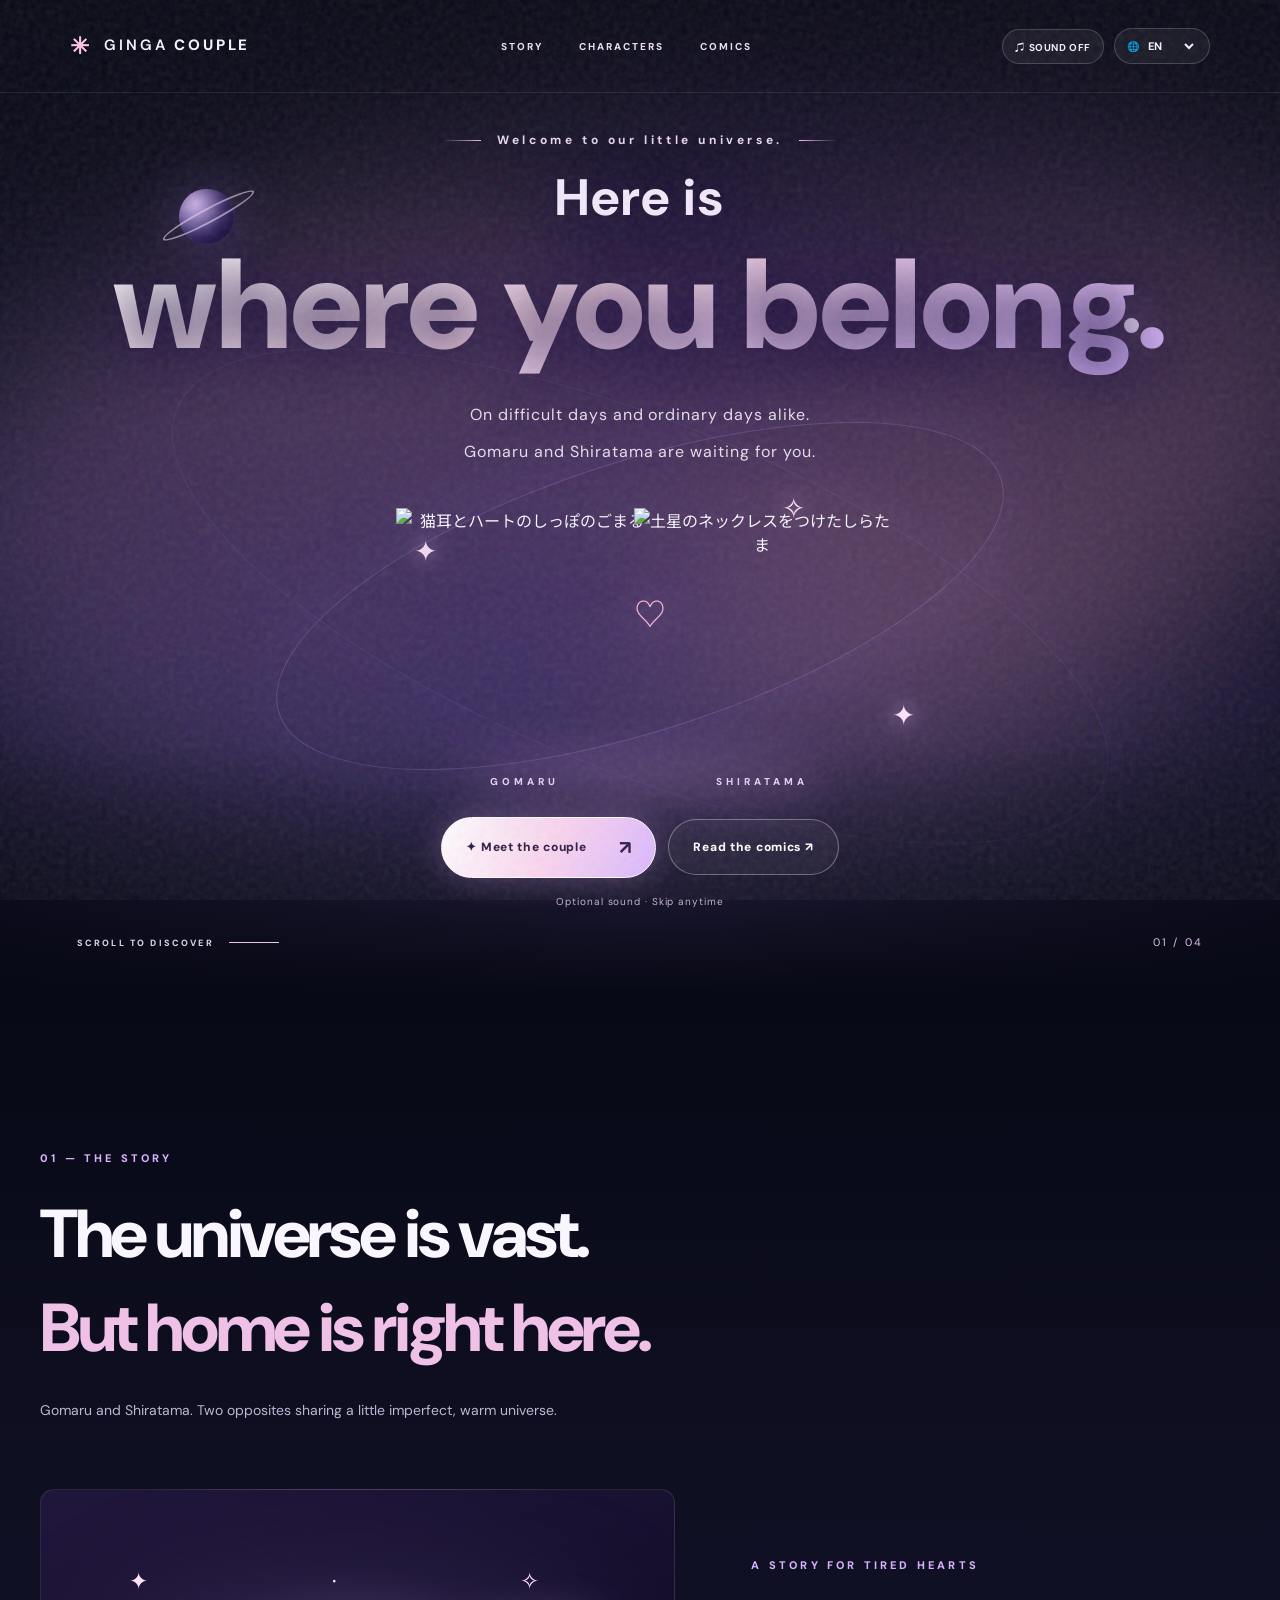
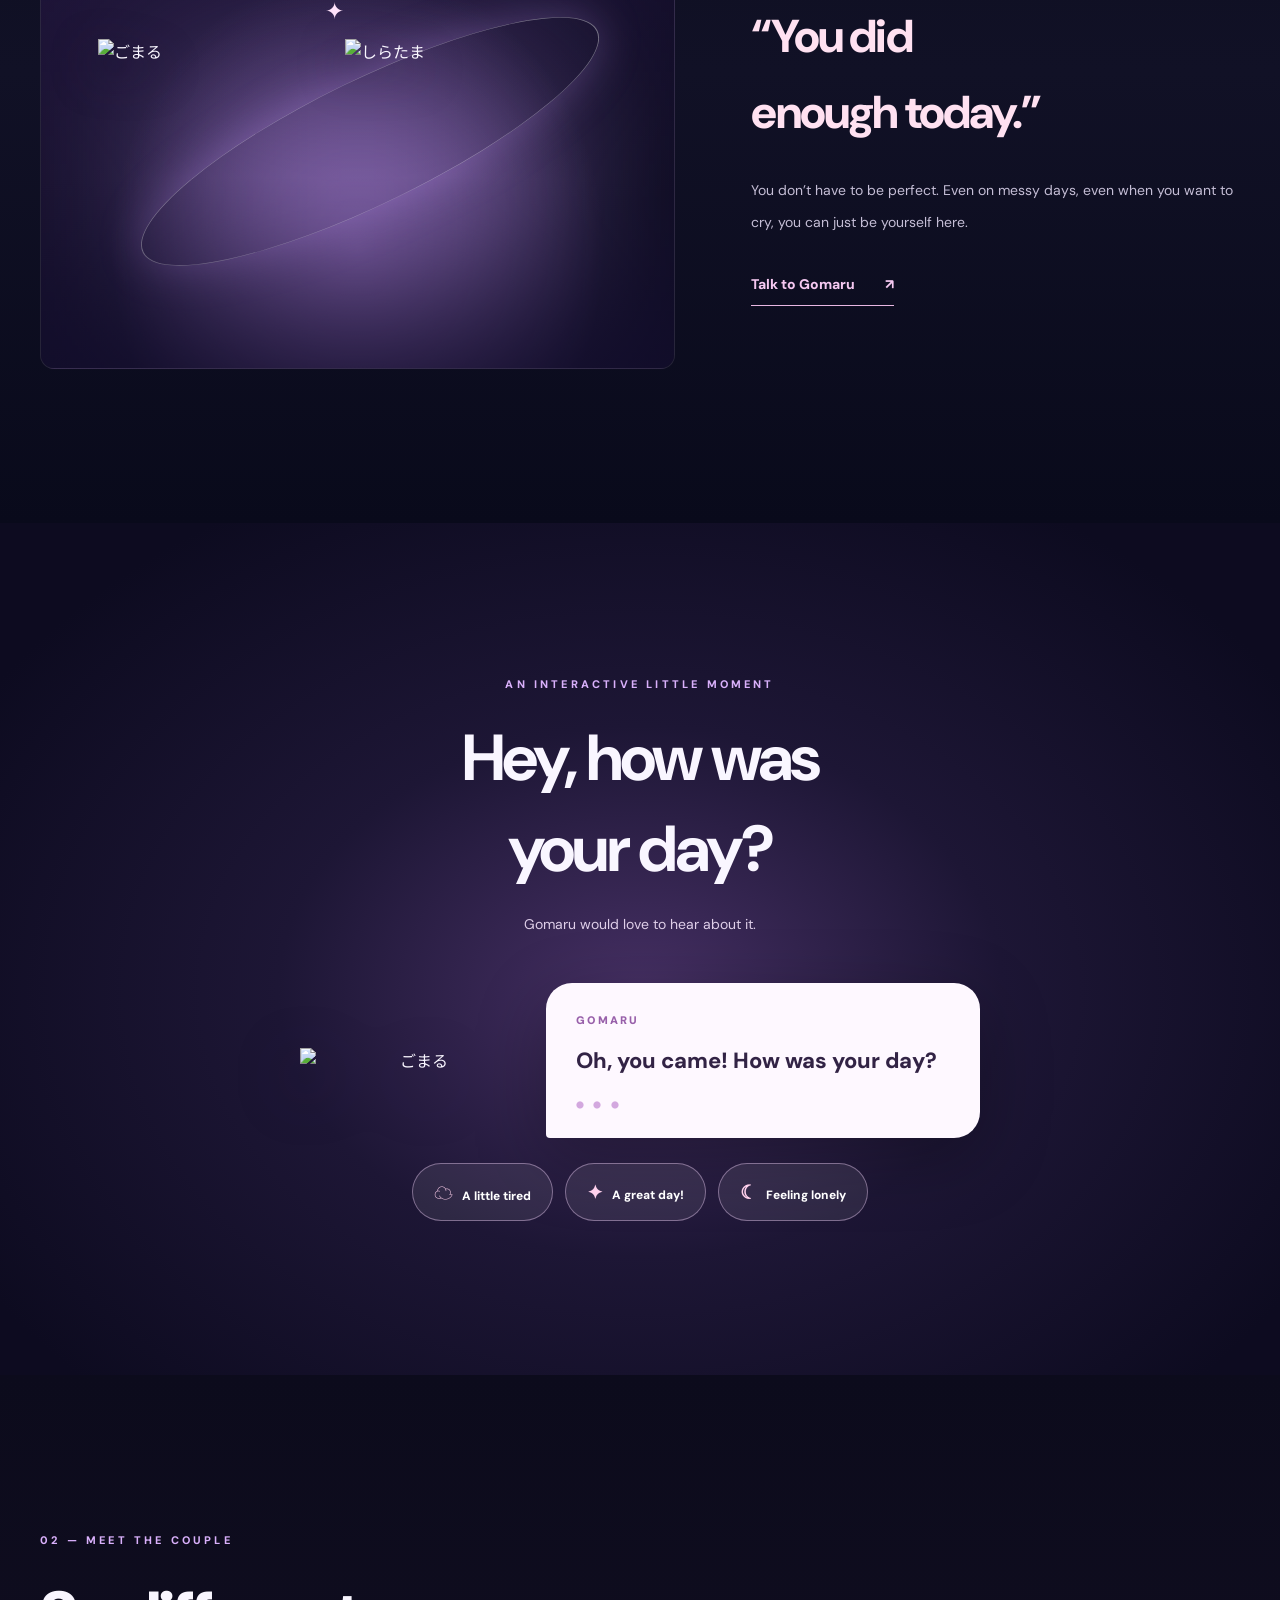
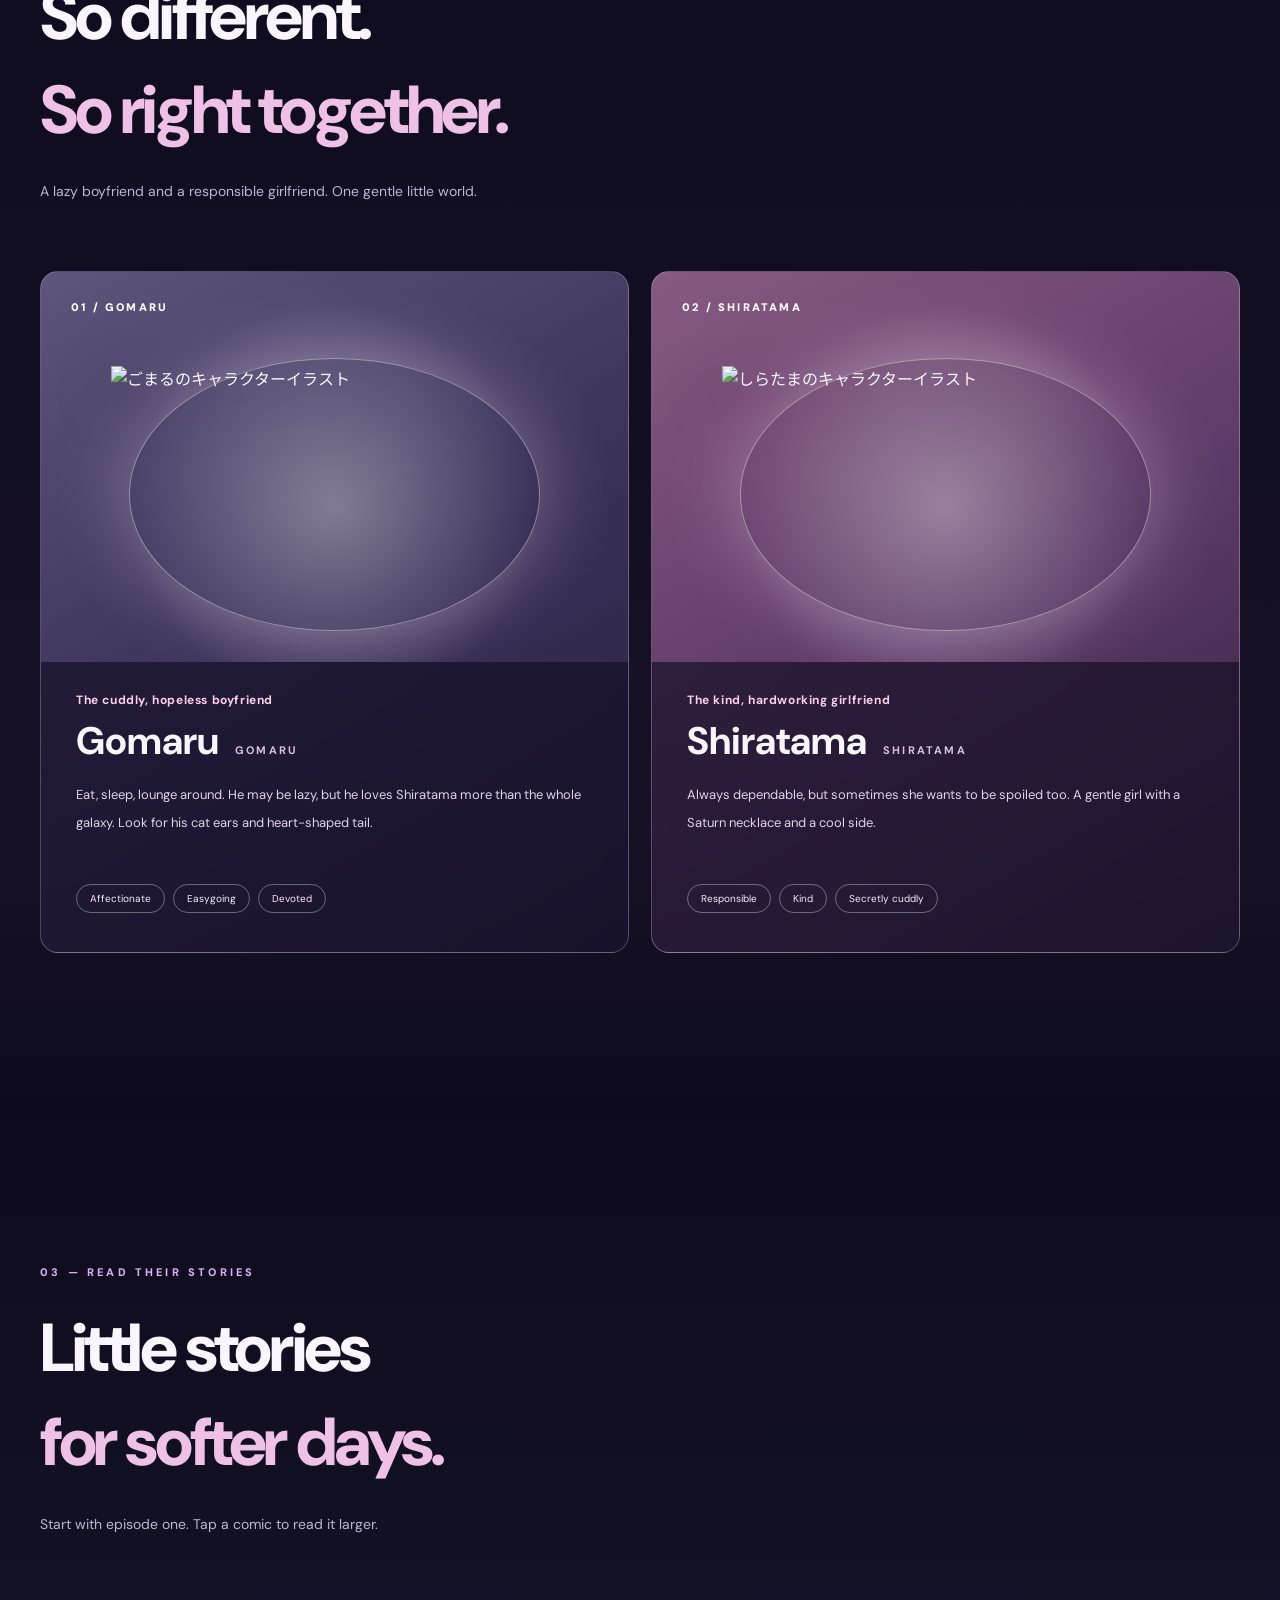
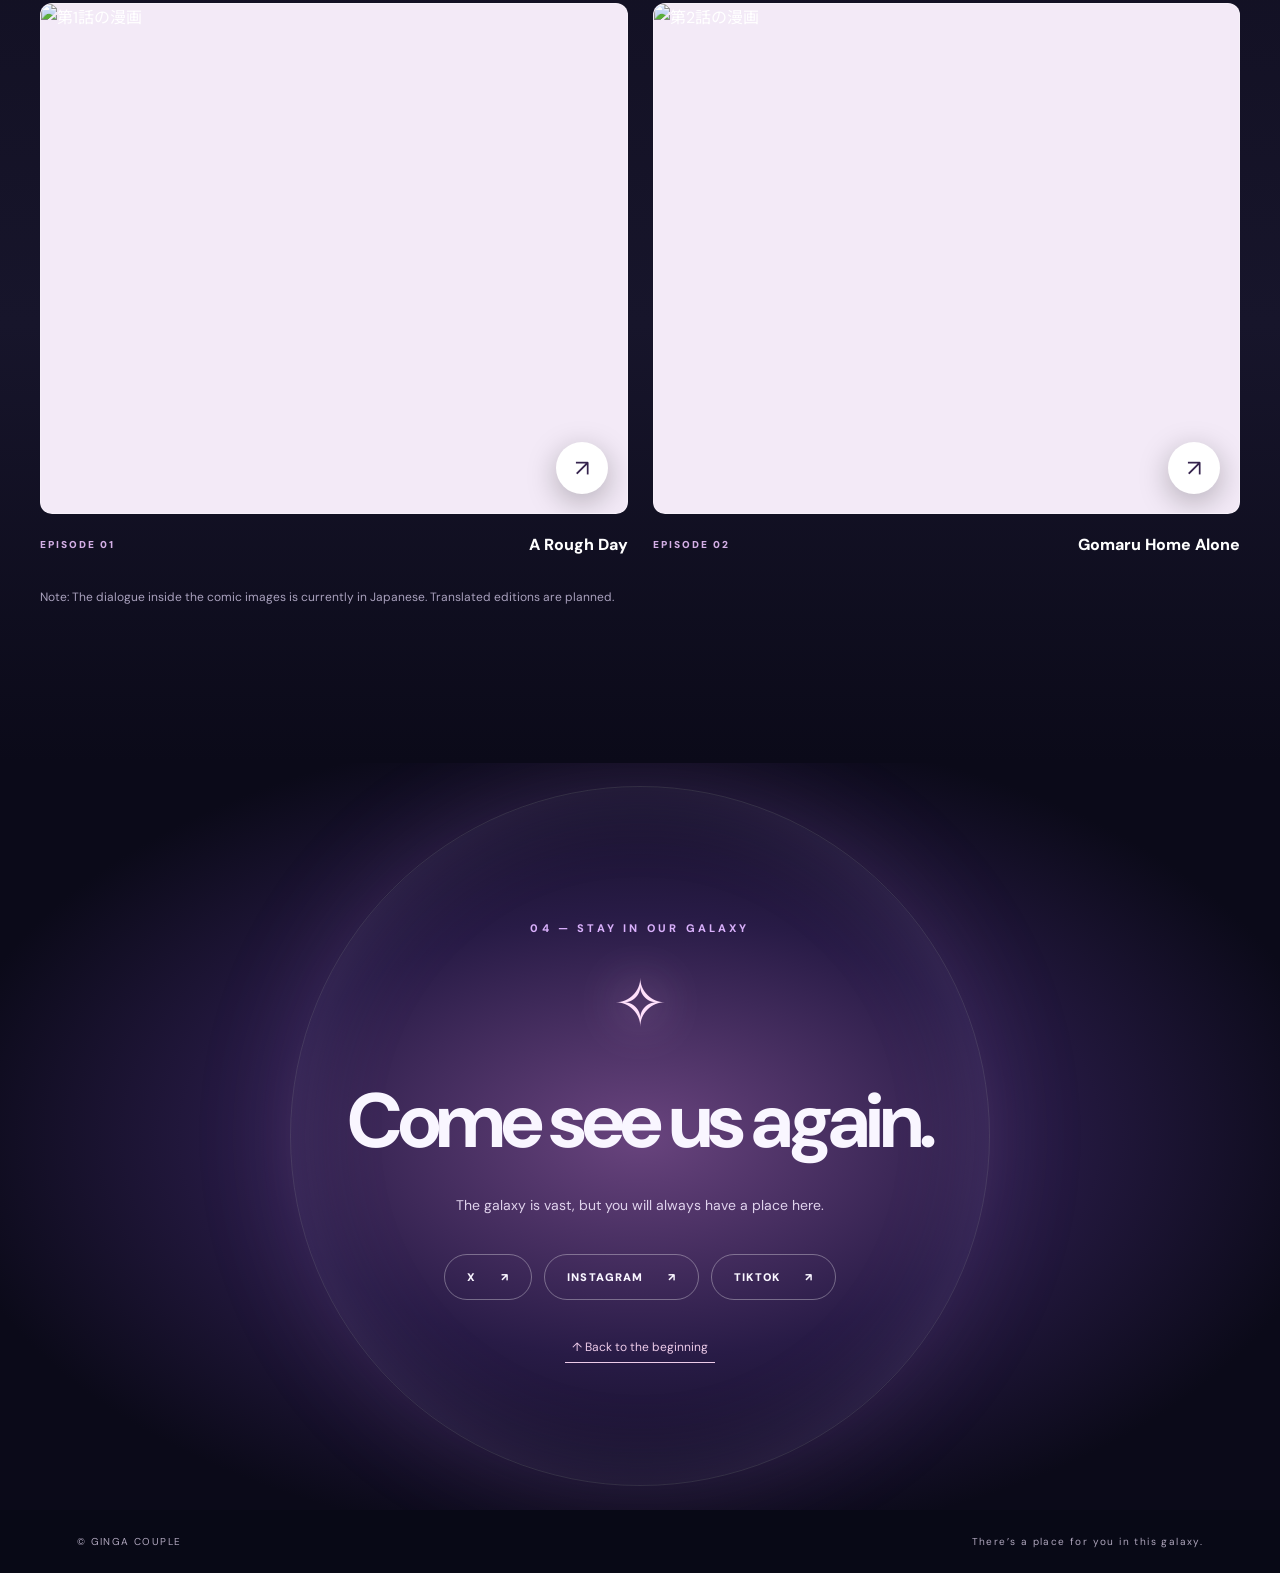
==== commit 03ed87ee: "Add files via upload" ====
--- a/index.html
+++ b/index.html
@@ -1,405 +1,15 @@
-<!doctype html><html lang="ja"><head><meta charset="utf-8"><meta name="viewport" content="width=device-width,initial-scale=1"><meta name="theme-color" content="#16112f"><meta name="description" content="銀河カップル公式サイト。ごまるとしらたまの、ちいさな宇宙。銀河ぐらい、居場所がある。"><title>銀河カップル | ごまるとしらたま</title><style>
-:root{--navy:#15112f;--ink:#302a4b;--pink:#f1a5cf;--lav:#9b87d3;--white:#fffdfd}*{box-sizing:border-box}html{scroll-behavior:smooth}body{margin:0;background:#fbf8ff;color:var(--ink);font-family:"Hiragino Kaku Gothic ProN","Yu Gothic",system-ui,sans-serif;overflow-x:hidden}a{color:inherit;text-decoration:none}button{font:inherit}::selection{background:#eab9ed;color:#241640}header{position:fixed;inset:0 0 auto;z-index:30;background:#15112f9c;backdrop-filter:blur(18px);border-bottom:1px solid #ffffff26;color:#fff}nav{max-width:1180px;margin:auto;display:flex;justify-content:space-between;align-items:center;padding:17px 25px;gap:16px}.logo{font-weight:900;letter-spacing:.08em;font-size:17px}.links{display:flex;gap:23px;align-items:center;font-size:12px;font-weight:800;letter-spacing:.08em}.links a,.social a{transition:color .25s,text-shadow .25s}.links a:hover,.social a:hover{color:#ffd5fa;text-shadow:0 0 15px #fff}.hero{min-height:100svh;position:relative;display:grid;place-items:center;overflow:hidden;background:radial-gradient(ellipse at 75% 70%,#9c65c0a8,transparent 50%),radial-gradient(ellipse at 20% 80%,#d68ab8a8,transparent 45%),linear-gradient(135deg,#100d2a 5%,#312658 45%,#65458d 100%);color:white;text-align:center;padding:110px 22px 80px}#sky{position:absolute;inset:0;width:100%;height:100%;pointer-events:none}.nebula{position:absolute;width:55vw;height:55vw;min-width:420px;min-height:420px;border-radius:50%;background:radial-gradient(circle,#ffc0ec32,transparent 65%);filter:blur(30px);animation:drift 12s ease-in-out infinite alternate;pointer-events:none}@keyframes drift{to{transform:translate(12%,-9%) scale(1.15)}}.hero-inner{position:relative;z-index:2;animation:heroIn 1.5s cubic-bezier(.2,.7,.2,1) both}@keyframes heroIn{from{opacity:0;transform:translateY(30px);filter:blur(10px)}to{opacity:1;transform:translateY(0);filter:blur(0)}}.eyebrow{font-size:12px;letter-spacing:.45em;font-weight:700;color:#f4d9ff}.hero h1{font-size:clamp(48px,9vw,110px);letter-spacing:.11em;margin:24px 0 12px;font-weight:900;text-shadow:0 0 40px #ffb9ef66}.hero h1 span{display:inline-block;animation:titleGlow 4s ease-in-out infinite alternate}@keyframes titleGlow{to{text-shadow:0 0 28px #fcd8ff,0 0 70px #f1a3eb}}.tag{font-size:clamp(18px,2.7vw,28px);font-weight:900;letter-spacing:.1em}.sub{line-height:2.3;color:#f3e8ff;font-size:14px;margin:28px 0}.glow-btn{display:inline-flex;align-items:center;justify-content:center;gap:8px;position:relative;overflow:hidden;background:#fff;color:#6d529e;padding:16px 30px;border-radius:99px;font-weight:900;font-size:13px;box-shadow:0 8px 28px #17102c70;transition:transform .3s,box-shadow .3s,background .3s}.glow-btn:before{content:"";position:absolute;inset:-40%;background:linear-gradient(110deg,transparent 38%,#fff8 50%,transparent 62%);transform:translateX(-110%) rotate(12deg);transition:transform .7s}.glow-btn:hover{transform:translateY(-4px) scale(1.035);box-shadow:0 0 25px #ffc5f4,0 12px 35px #21143c77;background:#fff7ff}.glow-btn:hover:before{transform:translateX(110%) rotate(12deg)}.scroll{position:absolute;bottom:24px;left:50%;transform:translateX(-50%);z-index:2;font-size:10px;letter-spacing:.3em;color:#e9d8fa}.scroll:after{content:"";display:block;height:35px;width:1px;margin:10px auto 0;background:linear-gradient(#fff,transparent);animation:scrollLine 1.7s infinite}@keyframes scrollLine{50%{transform:scaleY(.45);transform-origin:top}}section{padding:110px 22px}.wrap{max-width:1100px;margin:auto}.section-heading{text-align:center;font-size:clamp(30px,5vw,49px);margin:0 0 8px;letter-spacing:.08em}.en{text-align:center;font-size:11px;letter-spacing:.38em;font-weight:900;color:#a28cb9;margin:0 0 38px}.intro{text-align:center;line-height:2.3;margin:0 auto 43px}.cards,.comics{display:grid;grid-template-columns:repeat(2,minmax(0,1fr));gap:30px}.card,.comic{background:#fff;border-radius:28px;overflow:hidden;border:1px solid #efe4f8;box-shadow:0 15px 45px #5e468d14;transition:transform .4s,box-shadow .4s}.card:hover,.comic:hover{transform:translateY(-9px);box-shadow:0 22px 55px #7853a02e}.card img{width:100%;height:380px;object-fit:contain;object-position:center;background:linear-gradient(135deg,#f8efff,#fff1f6);display:block}.card-body{padding:28px 30px 33px}.label{display:inline-block;background:#f6e8f8;color:#8c5b9f;padding:7px 15px;border-radius:50px;font-size:11px;letter-spacing:.13em;font-weight:900}.card h3{font-size:29px;margin:15px 0}.card p{line-height:2;font-size:14px}.traits{display:flex;gap:8px;flex-wrap:wrap;margin:20px 0}.traits span{border:1px solid #e9d9f4;border-radius:30px;padding:7px 11px;color:#7a6492;font-size:11px;font-weight:700}.quote{margin-top:22px;border-left:3px solid #dda3d3;padding-left:15px;color:#91669d;font-weight:900}.comic{display:block;padding:12px}.comic img{width:100%;display:block;border-radius:18px}.comic strong{display:block;padding:20px 10px 12px;font-size:15px}#comics{background:linear-gradient(150deg,#f0eaff,#fff5fc)}.hint{text-align:center;color:#8a8196;font-size:12px;margin-top:28px}#about{position:relative;overflow:hidden;background:radial-gradient(ellipse at 20% 0,#9b70ba7a,transparent 55%),linear-gradient(135deg,#20193f,#57417d);color:#fff;text-align:center}#about .en{color:#dec7f5}#about p{line-height:2.4}.social-section{background:#fff;text-align:center}.social{display:flex;justify-content:center;gap:15px;flex-wrap:wrap}.social a{display:flex;flex-direction:column;align-items:center;justify-content:center;gap:7px;border:1px solid #e9ddf3;border-radius:18px;padding:23px 25px;min-width:230px;background:linear-gradient(145deg,#fff,#fbf5ff);transition:transform .3s,box-shadow .3s}.social a:hover{transform:translateY(-5px);box-shadow:0 10px 30px #a98dcd33;color:#8660af}.social strong{font-size:16px}.social small{font-size:12px;color:#81718c}.footer{text-align:center;padding:28px;background:#17122e;color:#c7b8d9;font-size:11px;letter-spacing:.07em}.reveal{opacity:0;transform:translateY(38px);transition:opacity .85s ease,transform .85s cubic-bezier(.2,.8,.2,1)}.reveal.visible{opacity:1;transform:translateY(0)}.spark{position:fixed;z-index:100;pointer-events:none;border-radius:50%;background:#fff;box-shadow:0 0 9px #f3a7ff,0 0 20px #d2b1ff;animation:spark .65s ease-out forwards}@keyframes spark{to{opacity:0;transform:translate(var(--dx),var(--dy)) scale(0)}}@media(max-width:740px){nav{padding:14px 15px}.logo{font-size:13px}.links{gap:11px;font-size:10px}.hero{min-height:92svh}.hero h1{letter-spacing:.04em}.eyebrow{letter-spacing:.25em}section{padding:78px 16px}.cards,.comics{grid-template-columns:1fr}.card img{height:310px}.card-body{padding:22px}.social a{min-width:min(100%,300px)}}@media(prefers-reduced-motion:reduce){html{scroll-behavior:auto}*,*:before,*:after{animation-duration:.01ms!important;transition-duration:.01ms!important}.reveal{opacity:1;transform:none}}
-</style>
-<style id="v10-cinema-style">
-:root{--v10-ink:#241a40}
-#cinema{padding:95px 18px 105px;background:linear-gradient(180deg,#18112f,#302153 70%,#f7edff);color:white;position:relative;overflow:hidden}
-#cinema .v10-eyebrow{text-align:center;font-size:11px;font-weight:900;letter-spacing:.38em;color:#ffd6f2}
-#cinema h2{text-align:center;font-size:clamp(29px,5vw,53px);line-height:1.4;margin:15px auto 12px}
-#cinema .v10-desc{text-align:center;line-height:1.9;color:#e6d8f4;font-size:14px;margin:0 auto 35px}
-.v10-stage{width:min(100%,1050px);aspect-ratio:16/9;min-height:310px;position:relative;margin:auto;border:1px solid #ffffff4f;border-radius:27px;overflow:hidden;isolation:isolate;background:radial-gradient(ellipse at 50% 75%,#b27be7 0%,#523b84 39%,#140d32 100%);box-shadow:0 35px 90px #0a071c8a,0 0 50px #c39dff22}
-.v10-stage:before{content:"";position:absolute;inset:0;background:radial-gradient(circle at 20% 30%,#fbd0ff70 0 2px,transparent 3px),radial-gradient(circle at 65% 18%,#fff 0 2px,transparent 3px),radial-gradient(circle at 80% 66%,#fff 0 1px,transparent 2px);background-size:170px 145px;opacity:.8;animation:v10Stars 16s linear infinite}
-@keyframes v10Stars{to{transform:translateY(145px)}}
-.v10-stage:after{content:"";position:absolute;inset:0;z-index:3;pointer-events:none;background:linear-gradient(180deg,#120b2c99,transparent 24%,transparent 72%,#140d31c7)}
-.v10-orbit{position:absolute;left:50%;top:52%;width:65%;aspect-ratio:1;border-radius:50%;border:1px solid #ffe8ff6e;box-shadow:0 0 60px #f8a6ff3a,inset 0 0 80px #a68dff3b;transform:translate(-50%,-50%) rotate(-25deg) scaleY(.55);animation:v10Orbit 18s linear infinite}
-@keyframes v10Orbit{to{transform:translate(-50%,-50%) rotate(335deg) scaleY(.55)}}
-.v10-cast{position:absolute;z-index:2;bottom:9%;left:50%;transform:translateX(-50%);width:66%;display:flex;align-items:flex-end;justify-content:center;gap:3%;transition:transform 1s ease,opacity .8s}
-.v10-cast img{width:44%;height:clamp(110px,26vw,285px);object-fit:contain;border-radius:28px;box-shadow:0 15px 50px #170b3699;animation:v10Float 3s ease-in-out infinite alternate}
-.v10-cast img:nth-child(2){animation-delay:-1.5s}
-@keyframes v10Float{to{transform:translateY(-14px) rotate(2deg)}}
-.v10-stage[data-scene="0"] .v10-cast{transform:translateX(-50%) translateY(65px) scale(.7);opacity:.25}
-.v10-stage[data-scene="1"] .v10-cast{transform:translateX(-50%) scale(1.06)}
-.v10-stage[data-scene="2"] .v10-cast{transform:translateX(-50%) scale(1.18)}
-.v10-stage[data-scene="3"] .v10-cast{transform:translateX(-50%) scale(.96)}
-.v10-caption{position:absolute;z-index:5;bottom:8%;left:5%;right:5%;text-align:center;pointer-events:none;text-shadow:0 3px 20px #160a35,0 0 14px #170d2d}
-.v10-caption .v10-line{font-weight:900;font-size:clamp(19px,3.5vw,39px);letter-spacing:.06em;line-height:1.5}
-.v10-caption .v10-small{display:block;margin-top:9px;font-size:clamp(11px,1.5vw,15px);color:#ffe0f7}
-.v10-progress{position:absolute;bottom:0;left:0;z-index:8;height:5px;background:linear-gradient(90deg,#f8c8ff,#fff,#d6b6ff);width:0}
-.v10-topmark{position:absolute;top:20px;left:25px;z-index:6;font-size:11px;letter-spacing:.2em;font-weight:900;color:#fff9}
-.v10-controls{display:flex;justify-content:center;gap:13px;flex-wrap:wrap;margin:25px auto 0}
-.v10-controls button,.v10-controls a{cursor:pointer;border:1px solid #f8e6ff8c;border-radius:99px;padding:13px 24px;background:#fff;color:#604080;font-weight:900;font-size:13px;transition:transform .2s,background .2s}
-.v10-controls button:hover,.v10-controls a:hover{transform:translateY(-3px);background:#ffe8fb}
-.v10-controls .v10-outline{background:transparent;color:#fff}
-.v10-note{text-align:center;color:#f2e2fc;font-size:11px;margin:16px auto 0}
-.v10-intro-cta{display:flex;justify-content:center;gap:15px;flex-wrap:wrap;margin:30px auto 0}
-.v10-intro-cta a{display:inline-block;background:#fff;color:#65458d;border-radius:99px;padding:15px 25px;font-size:13px;font-weight:900;box-shadow:0 9px 30px #180c3466}
-.v10-intro-cta a:nth-child(2){background:#ffe0f2;color:#733b78}
-.v10-stage.v10-flash{animation:v10Flash .6s ease}
-@keyframes v10Flash{50%{filter:brightness(1.8)}}
-@media(max-width:640px){#cinema{padding:70px 12px 80px}.v10-stage{aspect-ratio:4/5;min-height:420px;border-radius:21px}.v10-cast{width:96%;bottom:25%}.v10-cast img{width:45%;height:230px}.v10-caption{bottom:9%}.v10-topmark{top:15px;left:15px}}
-@media(prefers-reduced-motion:reduce){.v10-stage:before,.v10-orbit,.v10-cast img{animation:none!important}.v10-cast{transition:none}}
-</style>
-</head><body><header><nav><a class="logo" href="#top">✦ 銀河カップル ♡</a><div class="links"><a href="#characters">ふたり</a><a href="#comics">まんが</a><a href="#social">SNS</a><a href="#about">世界観</a></div></nav></header><main><div id="top" class="hero"><canvas id="sky" aria-hidden="true"></canvas><div class="nebula"></div><div class="hero-inner"><div class="eyebrow">G A L A X Y &nbsp; C O U P L E</div><h1><span>銀河カップル</span></h1><div class="tag">銀河ぐらい、居場所がある。</div><p class="sub">ごまるとしらたまの、ちいさな宇宙。<br>疲れた毎日に、ちょっとした笑いと癒しを。</p><a class="glow-btn" href="#characters">ふたりに会いにいく ♡ <span>↗</span></a></div><div class="scroll">SCROLL</div></div>
-<section id="cinema" aria-labelledby="v10-title">
- <div class="wrap">
-  <p class="v10-eyebrow">A LITTLE STORY IN THE GALAXY</p>
-  <h2 id="v10-title">ようこそ、ふたりの銀河へ。</h2>
-  <p class="v10-desc">まずは15秒だけ。<br>ごまるとしらたまに、会ってみて。</p>
-  <div class="v10-stage" id="v10-stage" data-scene="0" role="group" aria-label="銀河カップルの短いアニメーション">
-   <div class="v10-orbit" aria-hidden="true"></div>
-   <div class="v10-topmark">✦ GALAXY COUPLE / SHORT FILM</div>
-   <div class="v10-cast"><img src="gomaru.jpg" alt="猫耳がかわいいごまる"><img src="shiratama.jpg" alt="しっかり者のしらたま"></div>
-   <div class="v10-caption" aria-live="polite"><div class="v10-line" id="v10-line">宇宙は、こんなに広いのに。</div><span class="v10-small" id="v10-small">ふたりが出会った、ちいさな奇跡。</span></div>
-   <div class="v10-progress" id="v10-progress" aria-hidden="true"></div>
-  </div>
-  <div class="v10-controls">
-   <button type="button" id="v10-play">▶ 15秒の物語を見る</button>
-   <button type="button" id="v10-next" class="v10-outline">次のシーン →</button>
-   <button type="button" id="v10-mute" class="v10-outline" aria-pressed="true">♪ 音なし</button>
-  </div>
-  <p class="v10-note">タップで再生。音は初期状態でオフ。通信量の大きい動画ファイルを使わない軽量アニメーションです。</p>
-  <div class="v10-intro-cta"><a href="#characters">♡ ごまるってどんな子？</a><a href="#comics">📖 第1話を読む</a></div>
- </div>
-</section>
-<section id="characters"><div class="wrap"><div class="reveal"><h2 class="section-heading">ふたりのこと</h2><p class="en">CHARACTERS</p><p class="intro">のんびり甘え上手な「ごまる」と、<br>ちょっぴりクールで優しい「しらたま」。<br>正反対だけど、一緒にいるとちょうどいい。</p></div><div class="cards"><article class="card reveal"><img src="gomaru.jpg" alt="ごまるの公式設定画像" loading="lazy"><div class="card-body"><span class="label">GOMARU</span><h3>ごまる ♡</h3><p>猫耳とハートのしっぽが目印。甘え上手で褒め上手、しらたまのことが大好き。だけど時間にはルーズで、ついついごろごろ。そんな、ちょっとダメで憎めない彼氏。</p><div class="traits"><span>甘え上手</span><span>褒め上手</span><span>一途</span><span>マイペース</span></div><p>ヒゲでしらたまの機嫌を察知。必殺技は「目から銀河光線」！</p><div class="quote">「銀河一好き♡」</div></div></article><article class="card reveal"><img src="shiratama.jpg" alt="しらたまの公式設定画像" loading="lazy"><div class="card-body"><span class="label">SHIRATAMA</span><h3>しらたま ✧</h3><p>土星のネックレスがチャームポイント。仕事ではしっかり者で、ちょっぴりクール。でも、ごまるの前では甘えたくなる日もある。優しさと芯の強さを持った彼女。</p><div class="traits"><span>しっかり者</span><span>頑張り屋</span><span>優しい</span><span>実は甘えん坊</span></div><p>ごまるに振り回されながらも、ふたりでいる時間が好き。</p><div class="quote">「一緒にいると、ちょうどいい。」</div></div></article></div></div></section><section id="comics"><div class="wrap"><div class="reveal"><h2 class="section-heading">銀河のまんが</h2><p class="en">COMICS</p></div><div class="comics"><a class="comic reveal" href="episode1.jpg" target="_blank" rel="noopener"><img src="episode1.jpg" alt="第1話 ボロボロな私。" loading="lazy"><strong>第1話「ボロボロな私。」 ↗</strong></a><a class="comic reveal" href="episode2.jpg" target="_blank" rel="noopener"><img src="episode2.jpg" alt="第2話 ごまる、お留守番の日。" loading="lazy"><strong>第2話「ごまる、お留守番の日。」 ↗</strong></a></div><p class="hint">漫画をクリックすると大きく表示されます。</p></div></section><section class="social-section" id="social"><div class="wrap reveal"><h2 class="section-heading">銀河でつながろう</h2><p class="en">FOLLOW OUR GALAXY</p><p class="intro">ふたりの日常や新しいお話を、SNSでお届け。</p><div class="social"><a href="https://www.instagram.com/ginga_couple/" target="_blank" rel="noopener noreferrer"><strong>Instagram ↗</strong><small>@ginga_couple</small></a><a href="https://x.com/gomarushiratama" target="_blank" rel="noopener noreferrer"><strong>X (Twitter) ↗</strong><small>@gomarushiratama</small></a><a href="https://www.tiktok.com/@gomarushiratama" target="_blank" rel="noopener noreferrer"><strong>TikTok ↗</strong><small>@gomarushiratama</small></a></div></div></section><section id="about"><div class="wrap reveal"><h2 class="section-heading">今日も、銀河のどこかで。</h2><p class="en">OUR LITTLE GALAXY</p><p>うまくいかない日も、何もしたくない日も。<br>ここには、ふたりのちいさな居場所があります。</p><a class="glow-btn" href="#top">銀河のいちばん上へ ✦</a></div></section></main><footer class="footer">© 2026 銀河カップル · GOMARU & SHIRATAMA</footer><script>
-(()=>{'use strict';const reduced=matchMedia('(prefers-reduced-motion: reduce)').matches;const canvas=document.getElementById('sky'),ctx=canvas.getContext('2d');let w=0,h=0,stars=[],shooters=[],frame=0;function resize(){const r=canvas.getBoundingClientRect();w=r.width;h=r.height;const d=Math.min(devicePixelRatio||1,2);canvas.width=Math.round(w*d);canvas.height=Math.round(h*d);ctx.setTransform(d,0,0,d,0,0);stars=Array.from({length:Math.min(180,Math.round(w*h/4800))},()=>({x:Math.random()*w,y:Math.random()*h,r:.4+Math.random()*1.5,a:.2+Math.random()*.7,p:Math.random()*6.28,s:.006+Math.random()*.014}));}resize();addEventListener('resize',resize,{passive:true});function draw(){ctx.clearRect(0,0,w,h);for(const s of stars){const a=s.a*(.65+.35*Math.sin(frame*s.s+s.p));ctx.fillStyle=`rgba(255,244,255,${a})`;ctx.beginPath();ctx.arc(s.x,s.y,s.r,0,Math.PI*2);ctx.fill()}if(frame%85===0&&shooters.length<3)shooters.push({x:Math.random()*w*.9,y:Math.random()*h*.45,v:9+Math.random()*6,l:80+Math.random()*100,life:0});for(let i=shooters.length-1;i>=0;i--){const s=shooters[i];s.x+=s.v;s.y+=s.v*.47;s.life++;const g=ctx.createLinearGradient(s.x-s.l,s.y-s.l*.47,s.x,s.y);g.addColorStop(0,'rgba(255,255,255,0)');g.addColorStop(.75,'rgba(255,225,255,.4)');g.addColorStop(1,'rgba(255,255,255,.95)');ctx.strokeStyle=g;ctx.lineWidth=2;ctx.beginPath();ctx.moveTo(s.x-s.l,s.y-s.l*.47);ctx.lineTo(s.x,s.y);ctx.stroke();if(s.x>w+s.l||s.y>h+s.l||s.life>85)shooters.splice(i,1)}frame++;requestAnimationFrame(draw)}if(!reduced)requestAnimationFrame(draw);else{for(const s of stars){ctx.fillStyle='rgba(255,255,255,.7)';ctx.fillRect(s.x,s.y,2,2)}}const observer=new IntersectionObserver(entries=>{for(const e of entries)if(e.isIntersecting){e.target.classList.add('visible');observer.unobserve(e.target)}},{threshold:.1});document.querySelectorAll('.reveal').forEach(e=>observer.observe(e));if(!reduced){document.addEventListener('click',e=>{const el=e.target.closest('a,button');if(!el)return;for(let i=0;i<12;i++){const dot=document.createElement('span');dot.className='spark';const angle=i*Math.PI/6,dist=25+Math.random()*38;dot.style.left=e.clientX+'px';dot.style.top=e.clientY+'px';dot.style.width=dot.style.height=(3+Math.random()*5)+'px';dot.style.setProperty('--dx',Math.cos(angle)*dist+'px');dot.style.setProperty('--dy',Math.sin(angle)*dist+'px');document.body.appendChild(dot);dot.addEventListener('animationend',()=>dot.remove(),{once:true})}},{passive:true})}})();
-</script><style id="galaxy-effects-v3">
-/* Desktop: luminous cursor aura and hover response */
-.galaxy-cursor{position:fixed;left:0;top:0;width:260px;height:260px;border-radius:50%;pointer-events:none;z-index:70;transform:translate(-50%,-50%);background:radial-gradient(circle,rgba(255,255,255,.38) 0%,rgba(255,154,236,.24) 15%,rgba(150,111,255,.14) 37%,transparent 70%);mix-blend-mode:screen;filter:blur(4px);opacity:0;transition:opacity .2s;will-change:left,top;}
-body.cursor-active .galaxy-cursor{opacity:1}body.cursor-over .galaxy-cursor{width:340px;height:340px;background:radial-gradient(circle,#fff8 0%,#ffc8fa66 18%,#a988ff44 44%,transparent 72%)}
-.galaxy-ripple{position:fixed;left:0;top:0;width:28px;height:28px;border:2px solid #fff;border-radius:50%;box-shadow:0 0 12px #fff,0 0 32px #f7a8ff,0 0 65px #a68cff;pointer-events:none;z-index:9999;transform:translate(-50%,-50%) scale(.1);animation:galaxy-ring .95s cubic-bezier(.13,.63,.3,1) forwards}
-.galaxy-particle{position:fixed;left:0;top:0;pointer-events:none;z-index:9999;color:var(--particle-color,#fff);font-size:var(--particle-size,15px);text-shadow:0 0 8px currentColor,0 0 24px currentColor;animation:galaxy-burst .95s ease-out forwards;transform:translate(-50%,-50%)}
-@keyframes galaxy-ring{0%{opacity:1;transform:translate(-50%,-50%) scale(.1)}100%{opacity:0;transform:translate(-50%,-50%) scale(9)}}
-@keyframes galaxy-burst{0%{opacity:1;transform:translate(-50%,-50%) scale(.3) rotate(0)}100%{opacity:0;transform:translate(calc(-50% + var(--dx)),calc(-50% + var(--dy))) scale(.15) rotate(var(--rot))}}
-.glow-btn,.links a,.social a,.card,.comic{position:relative;isolation:isolate}
-.glow-btn:hover,.social a:hover{filter:drop-shadow(0 0 14px #e9aaff)}
-.card:hover,.comic:hover{box-shadow:0 0 0 1px #f1baff,0 0 28px #d6a2ff77,0 24px 60px #7853a044}
-.links a:hover{filter:drop-shadow(0 0 10px #ffc9ff)}
-@media(hover:none),(pointer:coarse){.galaxy-cursor{display:none}}
-@media(prefers-reduced-motion:reduce){.galaxy-cursor,.galaxy-ripple,.galaxy-particle{display:none!important}}
-</style>
-<script id="galaxy-effects-script-v3">
-(()=>{'use strict';
-const reduce=window.matchMedia('(prefers-reduced-motion: reduce)').matches;
-if(reduce)return;
-const fine=window.matchMedia('(hover: hover) and (pointer: fine)').matches;
-if(fine){
- const aura=document.createElement('div');aura.className='galaxy-cursor';aura.setAttribute('aria-hidden','true');document.body.appendChild(aura);
- let px=-500,py=-500,tx=-500,ty=-500,running=false;
- function tick(){px+=(tx-px)*.22;py+=(ty-py)*.22;aura.style.left=px+'px';aura.style.top=py+'px';if(Math.abs(tx-px)+Math.abs(ty-py)>1){requestAnimationFrame(tick)}else{running=false}}
- document.addEventListener('pointermove',e=>{tx=e.clientX;ty=e.clientY;document.body.classList.add('cursor-active');if(!running){running=true;requestAnimationFrame(tick)}},{passive:true});
- document.addEventListener('pointerout',e=>{if(!e.relatedTarget)document.body.classList.remove('cursor-active')});
- document.querySelectorAll('a,button,.card,.comic').forEach(el=>{el.addEventListener('pointerenter',()=>document.body.classList.add('cursor-over'));el.addEventListener('pointerleave',()=>document.body.classList.remove('cursor-over'))});
-}
-let lastBurst=0;
-document.addEventListener('pointerdown',e=>{
- if(e.button!==0||Date.now()-lastBurst<100)return;
- lastBurst=Date.now();const x=e.clientX,y=e.clientY;
- const ring=document.createElement('span');ring.className='galaxy-ripple';ring.style.left=x+'px';ring.style.top=y+'px';document.body.appendChild(ring);ring.addEventListener('animationend',()=>ring.remove(),{once:true});
- const colors=['#fff','#ffb4e9','#e6c7ff','#b6c8ff','#ffe6a9'];
- for(let i=0;i<22;i++){
-  const p=document.createElement('span');p.className='galaxy-particle';p.textContent=i%3===0?'✦':i%3===1?'✧':'·';
-  const angle=Math.PI*2*i/22+Math.random()*.35,dist=35+Math.random()*105;
-  p.style.left=x+'px';p.style.top=y+'px';p.style.setProperty('--dx',(Math.cos(angle)*dist)+'px');p.style.setProperty('--dy',(Math.sin(angle)*dist)+'px');p.style.setProperty('--rot',(Math.random()*360-180)+'deg');p.style.setProperty('--particle-size',(9+Math.random()*16)+'px');p.style.setProperty('--particle-color',colors[i%colors.length]);
-  document.body.appendChild(p);p.addEventListener('animationend',()=>p.remove(),{once:true});
- }
-},{passive:true});
-// Nebula responds subtly to scrolling, without disrupting content.
-const nebula=document.querySelector('.nebula');let queued=false;
-if(nebula){addEventListener('scroll',()=>{if(queued)return;queued=true;requestAnimationFrame(()=>{nebula.style.marginTop=(Math.min(window.scrollY,window.innerHeight)*.11)+'px';queued=false})},{passive:true})}
-})();
-</script>
-<style id="welcome-v4-styles">
-#welcome-galaxy{position:fixed;inset:0;z-index:99990;display:grid;place-items:center;overflow:hidden;color:white;background:radial-gradient(ellipse at 22% 72%,#ad63bb8c,transparent 48%),radial-gradient(ellipse at 80% 22%,#6c70ce8c,transparent 48%),linear-gradient(135deg,#100d2b,#32245a 55%,#50356f);transition:opacity .8s ease,visibility .8s ease}
-#welcome-galaxy.welcome-gone{opacity:0;visibility:hidden;pointer-events:none}
-#welcome-galaxy .welcome-stars{position:absolute;inset:0;pointer-events:none;background-image:radial-gradient(1px 1px at 12% 14%,#fff 99%,transparent),radial-gradient(2px 2px at 72% 19%,#fff 99%,transparent),radial-gradient(1px 1px at 38% 75%,#fff 99%,transparent),radial-gradient(2px 2px at 86% 82%,#fff 99%,transparent),radial-gradient(1px 1px at 58% 44%,#fff 99%,transparent);background-size:260px 250px;animation:welcome-stars-move 10s linear infinite}
-@keyframes welcome-stars-move{to{transform:translateY(70px)}}
-.welcome-inner{width:min(100%,930px);padding:80px 18px 30px;text-align:center;position:relative;z-index:1}
-.welcome-kicker{font-size:11px;letter-spacing:.4em;color:#f3d9ff;font-weight:800;animation:welcome-rise .8s both}
-.welcome-title{font-size:clamp(29px,5.7vw,61px);letter-spacing:.08em;line-height:1.35;margin:15px 0 4px;text-shadow:0 0 22px #ffc3ff,0 0 55px #c6a3ff;animation:welcome-rise .9s .2s both}
-.welcome-caption{font-size:clamp(12px,2vw,16px);color:#f4e8ff;letter-spacing:.12em;animation:welcome-rise .9s .35s both}
-.welcome-pair{display:flex;align-items:flex-end;justify-content:center;gap:clamp(12px,4vw,60px);margin:27px auto 23px}
-.welcome-person{position:relative;width:min(39vw,260px);animation:welcome-bounce 1.05s cubic-bezier(.15,.8,.25,1) both}
-.welcome-person.shiratama{animation-delay:.3s}
-.welcome-person.gomaru{animation-delay:.12s}
-.welcome-person img{width:100%;height:clamp(140px,24vw,235px);object-fit:contain;border-radius:30px;border:2px solid #ffffff75;background:#fffafc;box-shadow:0 0 30px #eeb3ff99,0 0 65px #a58bff55;transition:transform .3s,box-shadow .3s}
-.welcome-person:hover img{transform:translateY(-10px) rotate(-2deg);box-shadow:0 0 45px #ffd3ff,0 0 85px #ba96ff}
-.welcome-bubble{position:relative;display:inline-block;max-width:100%;background:#fff;color:#71528d;padding:11px 16px;border-radius:22px;font-weight:900;font-size:clamp(11px,2.2vw,15px);margin-bottom:14px;box-shadow:0 0 20px #ffbaff88;animation:welcome-rise .8s .85s both}
-.welcome-bubble:after{content:'';position:absolute;bottom:-7px;left:50%;width:14px;height:14px;background:#fff;transform:translateX(-50%) rotate(45deg)}
-.welcome-enter{cursor:pointer;border:1px solid #fff9;background:linear-gradient(120deg,#fff,#ffe8ff);color:#694b89;border-radius:100px;padding:15px 34px;font-weight:900;font-size:14px;box-shadow:0 0 20px #ffd2ff,0 0 55px #b995ff66;transition:transform .25s,box-shadow .25s;animation:welcome-rise .9s 1.1s both}
-.welcome-enter:hover,.welcome-enter:focus-visible{transform:scale(1.08);box-shadow:0 0 30px #fff,0 0 75px #f4a8ff}
-.welcome-skip{display:block;margin:13px auto 0;color:#f5eaffb5;background:none;border:0;cursor:pointer;font-size:11px;text-decoration:underline;text-underline-offset:4px}
-.welcome-shoot{position:absolute;width:190px;height:2px;top:19%;left:-230px;background:linear-gradient(90deg,transparent,#ffebff,#fff);transform:rotate(24deg);filter:drop-shadow(0 0 7px white);animation:welcome-shoot 3.2s linear infinite;pointer-events:none}
-.welcome-shoot:nth-of-type(2){top:52%;animation-delay:1.3s;animation-duration:4s}
-@keyframes welcome-shoot{to{left:120%;top:65%}}
-@keyframes welcome-rise{from{opacity:0;transform:translateY(22px);filter:blur(7px)}to{opacity:1;transform:translateY(0);filter:blur(0)}}
-@keyframes welcome-bounce{from{opacity:0;transform:translateY(100px) scale(.65) rotate(-10deg)}65%{opacity:1;transform:translateY(-15px) scale(1.04) rotate(3deg)}to{opacity:1;transform:translateY(0) scale(1) rotate(0)}}
-body.welcome-open{overflow:hidden}
-@media(max-width:560px){.welcome-inner{padding-top:45px}.welcome-pair{gap:10px}.welcome-person{width:44vw}.welcome-person img{height:190px}.welcome-bubble{padding:9px 10px}.welcome-title{font-size:30px}}
-@media(prefers-reduced-motion:reduce){#welcome-galaxy *,#welcome-galaxy *:before,#welcome-galaxy *:after{animation:none!important;transition:none!important}}
-</style>
-<style id="love-welcome-v6">
-#welcome-galaxy .welcome-inner{padding-top:38px;padding-bottom:25px}
-#welcome-galaxy .welcome-title{margin:7px 0 2px;font-size:clamp(25px,4.4vw,45px)}
-.love-scene{position:relative;width:min(86vw,650px);height:clamp(240px,43vw,450px);margin:6px auto 3px;display:grid;place-items:center;isolation:isolate}
-.love-halo{position:absolute;inset:7% 6%;border-radius:50%;background:radial-gradient(ellipse,#ffbbe7a8 0%,#a98cff77 40%,transparent 72%);filter:blur(22px);animation:loveHalo 2.3s ease-in-out infinite alternate}
-.love-art{position:relative;width:min(100%,580px);transform-origin:50% 82%;animation:loveEntrance 1.15s cubic-bezier(.18,.9,.25,1.15) both,loveWiggle 2.6s ease-in-out 1.15s infinite;filter:drop-shadow(0 0 22px #ffc3ff)}
-.love-art img{display:block;width:100%;height:auto;max-height:390px;object-fit:contain;border-radius:34px;box-shadow:0 0 45px #ffb9ff66}
-.love-shout{position:absolute;top:6%;right:-4%;z-index:3;padding:10px 18px;border:2px solid #fff9;border-radius:999px;background:linear-gradient(120deg,#ff85ca,#b78aff);box-shadow:0 0 18px #ff9ddd,0 0 40px #a68fff;font-size:clamp(15px,3.3vw,29px);font-weight:1000;letter-spacing:.05em;transform:rotate(9deg);animation:lovePop .7s 1.1s both,loveShout 1.9s 1.8s ease-in-out infinite}
-.love-shout span{display:inline-block;animation:loveBeat .6s ease-in-out infinite alternate}
-.love-hearts{position:absolute;inset:0;pointer-events:none;overflow:visible}
-.love-hearts span{position:absolute;bottom:10%;left:50%;font-size:clamp(21px,4vw,44px);color:#ffe4ff;text-shadow:0 0 12px #ff89e0;opacity:0;animation:loveFloat 3.3s ease-out infinite}
-.love-hearts span:nth-child(1){left:7%;animation-delay:.1s}.love-hearts span:nth-child(2){left:20%;animation-delay:1.4s;color:#fff6b7}.love-hearts span:nth-child(3){left:78%;animation-delay:.8s}.love-hearts span:nth-child(4){left:88%;animation-delay:2.1s;color:#b6e8ff}.love-hearts span:nth-child(5){left:45%;animation-delay:2.5s}.love-hearts span:nth-child(6){left:63%;animation-delay:1.9s;color:#fff6b7}
-.love-subline{color:#fff1fc;font-size:clamp(11px,2.5vw,15px);margin:5px 0 20px;letter-spacing:.04em}
-@keyframes loveEntrance{0%{opacity:0;transform:translateY(100px) scale(.45) rotate(-20deg)}65%{opacity:1;transform:translateY(-24px) scale(1.08) rotate(8deg)}100%{opacity:1;transform:translateY(0) scale(1) rotate(0)}}
-@keyframes loveWiggle{0%,100%{transform:translateY(0) rotate(-3deg) scale(1)}50%{transform:translateY(-12px) rotate(3deg) scale(1.025)}}
-@keyframes loveHalo{to{transform:scale(1.14);opacity:.6}}
-@keyframes lovePop{from{opacity:0;transform:scale(.1) rotate(-18deg)}70%{opacity:1;transform:scale(1.2) rotate(12deg)}to{opacity:1;transform:scale(1) rotate(9deg)}}
-@keyframes loveShout{50%{transform:rotate(3deg) scale(1.08)}}
-@keyframes loveBeat{to{transform:scale(1.35)}}
-@keyframes loveFloat{0%{transform:translate(0,10px) scale(.4) rotate(-25deg);opacity:0}18%{opacity:1}80%{opacity:1}100%{transform:translate(30px,-235px) scale(1.35) rotate(24deg);opacity:0}}
-@media(max-width:600px){.love-scene{width:92vw;height:clamp(230px,67vw,340px)}.love-art img{max-height:280px}.love-shout{right:0;top:0;padding:7px 12px}.love-subline{margin-bottom:14px}#welcome-galaxy .welcome-inner{padding-top:28px}}
-@media(prefers-reduced-motion:reduce){.love-scene *, .love-scene *:before,.love-scene *:after{animation:none!important}.love-shout{opacity:1}.love-art{opacity:1}}
-</style>
-<div id="welcome-galaxy" role="dialog" aria-modal="true" aria-labelledby="welcome-heading">
- <div class="welcome-stars" aria-hidden="true"></div><div class="welcome-shoot" aria-hidden="true"></div><div class="welcome-shoot" aria-hidden="true"></div>
- <div class="welcome-inner"><div class="welcome-kicker">GOMARU × SHIRATAMA</div><h2 id="welcome-heading" class="welcome-title">ふたりの銀河へようこそ ✦</h2><p class="welcome-caption">今日も、会いに来てくれてありがとう。</p>
- <div class="love-scene" aria-label="ごまるが好き！とお出迎え"><div class="love-halo" aria-hidden="true"></div><div class="love-art"><img src="love-gomaru.jpg" alt="銀河一好き♡と伝えるごまる" fetchpriority="high"></div><div class="love-shout" aria-hidden="true">好きーーっ！！ <span>💗</span></div><div class="love-hearts" aria-hidden="true"><span>♡</span><span>✦</span><span>♡</span><span>✧</span><span>♡</span><span>✦</span></div></div><p class="love-subline">ごまるが、全力の「好き！」でお出迎え 💫</p>
- <button class="welcome-enter" id="welcome-enter" type="button">銀河に入る ✧</button><button class="welcome-skip" id="welcome-skip" type="button">スキップする</button>
- </div></div>
-<script id="welcome-v4-script">
-(()=>{'use strict';const welcome=document.getElementById('welcome-galaxy');if(!welcome)return;const enter=document.getElementById('welcome-enter');const previousFocus=document.activeElement;let done=false;document.body.classList.add('welcome-open');function close(){if(done)return;done=true;welcome.classList.add('welcome-gone');document.body.classList.remove('welcome-open');window.setTimeout(()=>{welcome.remove();if(previousFocus&&previousFocus!==document.body&&previousFocus.isConnected)previousFocus.focus({preventScroll:true})},850)}enter.addEventListener('click',close);document.getElementById('welcome-skip').addEventListener('click',close);welcome.addEventListener('keydown',e=>{if(e.key==='Escape'){close();return}if(e.key==='Tab'){e.preventDefault();(document.activeElement===enter?document.getElementById('welcome-skip'):enter).focus()}});enter.focus({preventScroll:true});})();
-</script>
-
-<style>
-#galaxy-sound-toggle{position:fixed;right:17px;bottom:18px;z-index:10010;border:1px solid rgba(255,255,255,.65);border-radius:999px;padding:12px 16px;color:#fff;background:linear-gradient(135deg,#7553b7,#d57bb8);box-shadow:0 5px 22px #7357c57a;cursor:pointer;font-size:14px;transition:transform .2s,box-shadow .2s}
-#galaxy-sound-toggle:hover,#galaxy-sound-toggle:focus-visible{transform:scale(1.08);box-shadow:0 0 25px #f9b4ff,0 0 55px #a7a1ff}
-#galaxy-sound-toggle:focus-visible{outline:3px solid #fff;outline-offset:3px}
-</style>
-<button id="galaxy-sound-toggle" type="button" aria-label="効果音をオフにする" aria-pressed="true">🔊 効果音 ON</button>
-<script>
-(()=>{'use strict';
-let enabled=true,ctx=null,lastMeteor=0,hoverAt=0;
-const toggle=document.getElementById('galaxy-sound-toggle');
-function context(){if(!ctx){const Audio=window.AudioContext||window.webkitAudioContext;if(!Audio)return null;ctx=new Audio()}if(ctx.state==='suspended')ctx.resume().catch(()=>{});return ctx}
-function note(freq,start,duration,volume,type='sine'){
- const ac=context();if(!ac||!enabled)return;
- const osc=ac.createOscillator(),gain=ac.createGain();osc.type=type;osc.frequency.setValueAtTime(freq,start);gain.gain.setValueAtTime(.0001,start);gain.gain.exponentialRampToValueAtTime(Math.max(.0002,volume),start+.014);gain.gain.exponentialRampToValueAtTime(.0001,start+duration);osc.connect(gain);gain.connect(ac.destination);osc.start(start);osc.stop(start+duration+.02)
-}
-function chime(kind){if(!enabled)return;const ac=context();if(!ac||ac.state!=='running')return;const t=ac.currentTime+.01;
- if(kind==='meteor'){note(988,t,.22,.023);note(1480,t+.065,.32,.020);note(1976,t+.13,.48,.014)}
- else if(kind==='hover'){note(1175,t,.12,.008);note(1760,t+.05,.17,.006)}
- else{note(880,t,.2,.035);note(1320,t+.055,.28,.027);note(1760,t+.12,.38,.022);note(2640,t+.19,.5,.012)}
-}
-function render(){toggle.textContent=enabled?'🔊 効果音 ON':'🔇 効果音 OFF';toggle.setAttribute('aria-pressed',String(enabled));toggle.setAttribute('aria-label',enabled?'効果音をオフにする':'効果音をオンにする')}
-toggle.addEventListener('click',e=>{e.stopPropagation();enabled=!enabled;render();if(enabled)chime('click')});
-document.addEventListener('pointerdown',e=>{if(e.target.closest('#galaxy-sound-toggle'))return;chime('click')},{passive:true});
-document.addEventListener('pointerover',e=>{if(!e.target.closest('a,button,.character-card,.comic-card'))return;const now=performance.now();if(now-hoverAt<180)return;hoverAt=now;chime('hover')},{passive:true});
-// 流れ星のタイミングに近い間隔で控えめなキラン音。ユーザーが一度操作した後のみ。
-let interacted=false;document.addEventListener('pointerdown',()=>{interacted=true},{once:true});
-setInterval(()=>{if(!interacted||document.hidden||!enabled)return;const now=performance.now();if(now-lastMeteor<5500)return;lastMeteor=now;chime('meteor')},8500);
-render();
-})();
-</script>
-<style id="galaxy-v7-magic">
-/* V7: animated greeting, radiant click meteor, immersive entry */
-#welcome-galaxy{perspective:900px;transform-origin:50% 50%;will-change:transform,opacity,filter}
-#welcome-galaxy .love-art{animation:galaxyDance 2.15s ease-in-out infinite!important;transform-origin:50% 82%}
-#welcome-galaxy .love-art img{filter:drop-shadow(0 0 22px #ffb7f9aa)}
-#welcome-galaxy .love-shout{animation:shoutDance 1.35s ease-in-out infinite alternate!important}
-#welcome-galaxy .love-halo{animation:haloDance 2.4s ease-in-out infinite alternate!important}
-@keyframes galaxyDance{0%,100%{transform:translateY(0) rotate(-6deg) scale(.97)}20%{transform:translateY(-26px) rotate(8deg) scale(1.07)}42%{transform:translateY(0) rotate(-3deg) scale(1)}63%{transform:translateY(-18px) rotate(7deg) scale(1.055)}82%{transform:translateY(0) rotate(-8deg) scale(.98)}}
-@keyframes shoutDance{from{transform:rotate(-8deg) scale(.94)}to{transform:rotate(8deg) scale(1.13)}}
-@keyframes haloDance{from{transform:scale(.8) rotate(-15deg);opacity:.6}to{transform:scale(1.17) rotate(25deg);opacity:1}}
-#welcome-galaxy.galaxy-warp{animation:galaxyWarp 1.55s cubic-bezier(.25,.05,.6,1) forwards!important;pointer-events:none}
-#welcome-galaxy.galaxy-warp .welcome-inner{animation:warpInner 1.4s cubic-bezier(.3,0,.7,1) forwards!important}
-#welcome-galaxy.galaxy-warp .welcome-stars{animation:warpStars .95s ease-in forwards!important}
-@keyframes warpInner{0%{transform:scale(1);filter:blur(0);opacity:1}40%{transform:scale(.7) rotate(-5deg);opacity:1}100%{transform:scale(7) rotate(10deg);filter:blur(15px);opacity:0}}
-@keyframes warpStars{to{transform:scale(6) rotate(25deg);filter:blur(6px)}}
-@keyframes galaxyWarp{0%{opacity:1;filter:brightness(1)}60%{opacity:1;filter:brightness(2.5)}83%{opacity:1;filter:brightness(5)}100%{opacity:0;visibility:hidden;filter:brightness(6)}}
-.galaxy-v7-burst{position:fixed;left:0;top:0;width:1px;height:1px;pointer-events:none;z-index:100000;isolation:isolate}
-.galaxy-v7-aura{position:absolute;left:0;top:0;width:32px;height:32px;border-radius:50%;background:radial-gradient(circle,#fff 0%,#fff7 13%,#ffbaf7aa 35%,#c1a6ff55 55%,transparent 72%);box-shadow:0 0 24px 10px #eab8ff99;animation:v7Aura 1.05s ease-out forwards}
-.galaxy-v7-ring{position:absolute;left:0;top:0;width:24px;height:24px;border:2px solid #fff9f8;border-radius:50%;box-shadow:0 0 16px #ffb6fa,0 0 35px #b8a5ff;animation:v7Ring 1s cubic-bezier(.1,.6,.2,1) forwards}
-.galaxy-v7-meteor{position:absolute;left:0;top:0;width:160px;height:3px;transform-origin:100% 50%;background:linear-gradient(90deg,transparent,#e8bdff77,#fff);filter:drop-shadow(0 0 9px #fff);animation:v7Meteor .75s ease-out forwards}
-.galaxy-v7-particle{position:absolute;left:0;top:0;color:#fff;text-shadow:0 0 10px #ffc4ff,0 0 23px #b3a6ff;font-size:var(--size);animation:v7Particle 1.1s ease-out forwards}
-@keyframes v7Aura{0%{opacity:1;transform:translate(-50%,-50%) scale(.4)}100%{opacity:0;transform:translate(-50%,-50%) scale(7)}}
-@keyframes v7Ring{0%{opacity:1;transform:translate(-50%,-50%) scale(.3)}100%{opacity:0;transform:translate(-50%,-50%) scale(11)}}
-@keyframes v7Meteor{0%{opacity:1;transform:translate(-100%,-50%) rotate(var(--rot)) scaleX(.1)}100%{opacity:0;transform:translate(calc(-100% + var(--tx)),calc(-50% + var(--ty))) rotate(var(--rot)) scaleX(1.7)}}
-@keyframes v7Particle{0%{opacity:1;transform:translate(-50%,-50%) scale(.5)}100%{opacity:0;transform:translate(calc(-50% + var(--tx)),calc(-50% + var(--ty))) rotate(240deg) scale(.1)}}
-.galaxy-v7-flash{position:fixed;inset:0;z-index:99999;pointer-events:none;background:radial-gradient(circle,#fff 0%,#ffe8ff 30%,#9e80ef 75%,#211239 100%);opacity:0;animation:v7Flash 1.45s ease-in-out forwards}
-@keyframes v7Flash{0%,30%{opacity:0}72%{opacity:.2}88%{opacity:1}100%{opacity:0}}
-@media(prefers-reduced-motion:reduce){#welcome-galaxy .love-art,#welcome-galaxy .love-shout,#welcome-galaxy .love-halo{animation:none!important}.galaxy-v7-burst,.galaxy-v7-flash{display:none!important}#welcome-galaxy.galaxy-warp{animation:none!important;opacity:0;visibility:hidden}}
-</style>
-<script id="galaxy-v7-script">
-(()=>{'use strict';
-const reduce=window.matchMedia('(prefers-reduced-motion: reduce)');
-let last=0;
-function burst(x,y){if(reduce.matches)return;const now=performance.now();if(now-last<100)return;last=now;
- const root=document.createElement('div');root.className='galaxy-v7-burst';root.style.left=x+'px';root.style.top=y+'px';
- const aura=document.createElement('i');aura.className='galaxy-v7-aura';root.append(aura);
- const ring=document.createElement('i');ring.className='galaxy-v7-ring';root.append(ring);
- for(let i=0;i<3;i++){const m=document.createElement('i');m.className='galaxy-v7-meteor';const a=(i*120-40)*Math.PI/180;const d=95+i*20;m.style.setProperty('--rot',(i*120-40)+'deg');m.style.setProperty('--tx',Math.cos(a)*d+'px');m.style.setProperty('--ty',Math.sin(a)*d+'px');root.append(m)}
- for(let i=0;i<18;i++){const star=document.createElement('span');star.className='galaxy-v7-particle';star.textContent=i%3===0?'✦':i%3===1?'✧':'·';const a=i*Math.PI*2/18;const d=55+Math.random()*115;star.style.setProperty('--tx',Math.cos(a)*d+'px');star.style.setProperty('--ty',Math.sin(a)*d+'px');star.style.setProperty('--size',(10+Math.random()*17)+'px');root.append(star)}
- document.body.append(root);setTimeout(()=>root.remove(),1200);
-}
-document.addEventListener('pointerdown',e=>burst(e.clientX,e.clientY),{passive:true});
-const enter=document.getElementById('welcome-enter');const welcome=document.getElementById('welcome-galaxy');
-if(enter&&welcome){let started=false;
- enter.addEventListener('click',e=>{if(started)return;started=true;
- e.stopImmediatePropagation();if(reduce.matches){welcome.classList.add('welcome-gone');document.body.classList.remove('welcome-open');setTimeout(()=>welcome.remove(),100);return}
- welcome.classList.add('galaxy-warp');const flash=document.createElement('div');flash.className='galaxy-v7-flash';document.body.append(flash);
- document.body.classList.remove('welcome-open');setTimeout(()=>{welcome.remove();flash.remove();document.getElementById('characters')?.scrollIntoView({behavior:'smooth'})},1550);
- },true);
-}
-})();
-</script>
-<style id="v8-ultimate">/* Galaxy Couple Ultimate V8 — non-destructive visual upgrade */
-:root{--ultimate-pink:#ffb6e7;--ultimate-purple:#ad91ff}
-#ultimate-warp{position:fixed;inset:0;z-index:100050;pointer-events:none;opacity:0;overflow:hidden;background:radial-gradient(ellipse at center,#3e2469 0%,#120d30 60%,#080717 100%);transition:opacity .2s ease}
-#ultimate-warp.active{opacity:1}
-#ultimate-warp canvas{display:block;width:100%;height:100%}
-#ultimate-warp .ultimate-center{position:absolute;top:50%;left:50%;transform:translate(-50%,-50%);width:12vmin;height:12vmin;border-radius:50%;background:#fff;box-shadow:0 0 25px 15px #fff,0 0 90px 55px #ffb5ff,0 0 180px 100px #9976ff;opacity:0}
-#ultimate-warp.climax .ultimate-center{animation:ultimate-arrive .75s ease-out forwards}
-@keyframes ultimate-arrive{0%{opacity:0;transform:translate(-50%,-50%) scale(.05)}45%{opacity:.8;transform:translate(-50%,-50%) scale(2)}100%{opacity:1;transform:translate(-50%,-50%) scale(25)}}
-#ultimate-warp .ultimate-caption{position:absolute;bottom:12%;width:100%;text-align:center;color:#fff;font-weight:900;letter-spacing:.35em;text-shadow:0 0 20px #fff;font-size:clamp(12px,2.4vw,19px);animation:ultimate-pulse .9s ease-in-out infinite alternate}
-@keyframes ultimate-pulse{to{opacity:.4;letter-spacing:.48em}}
-body.ultimate-warping{overflow:hidden!important}
-/* Refined polish without compromising comic readability */
-.hero:after{content:"";position:absolute;inset:0;pointer-events:none;background:radial-gradient(ellipse at 50% 100%,#ffbde91a,transparent 50%);mix-blend-mode:screen}
-.section-heading{text-wrap:balance}
-.card,.comic,.social a{transition:transform .45s cubic-bezier(.2,.8,.2,1),box-shadow .45s ease,border-color .45s ease}
-.card:hover,.comic:hover{border-color:#e8b5fb;transform:translateY(-8px)}
-a:focus-visible,button:focus-visible{outline:3px solid #f8a9e7;outline-offset:4px}
-@media(prefers-reduced-motion:reduce){#ultimate-warp{display:none!important}.card:hover,.comic:hover{transform:none}}
-</style><style id="v9-studio">
-/* V9 - editorial art direction + gentle first-visitor onboarding */
-:root{--v9-ink:#28203f;--v9-pink:#ff83c8;--v9-lav:#b39bff}
-.hero{isolation:isolate}.hero:after{content:"";position:absolute;inset:auto -10% -1px;height:140px;background:linear-gradient(transparent,#fbf8ff);pointer-events:none;z-index:2}
-.hero-inner{position:relative;z-index:4}.hero h1{filter:drop-shadow(0 12px 28px #e2b7ff55)}
-.hero .tag{font-weight:800;letter-spacing:.055em}.hero .sub{line-height:2}
-.glow-btn,.welcome-enter{position:relative;overflow:hidden}.glow-btn:after,.welcome-enter:after{content:"";position:absolute;inset:-40% auto -40% -55%;width:30%;transform:rotate(24deg);background:linear-gradient(90deg,transparent,#ffffffbd,transparent);transition:left .65s ease;pointer-events:none}.glow-btn:hover:after,.welcome-enter:hover:after{left:120%}
-.v9-float-guide{position:absolute;z-index:5;left:50%;bottom:66px;transform:translateX(-50%);display:flex;align-items:center;gap:10px;padding:9px 16px;border:1px solid #ffffff85;border-radius:99px;background:#1b123e7a;backdrop-filter:blur(18px);box-shadow:0 12px 35px #160e4033;color:white;font-size:12px;font-weight:750;white-space:nowrap;letter-spacing:.03em}
-.v9-float-guide span{animation:v9twinkle 2.2s ease-in-out infinite alternate}@keyframes v9twinkle{to{transform:scale(1.35) rotate(12deg);filter:brightness(1.3)}}
-.v9-first{max-width:1060px;margin:-35px auto 72px;position:relative;z-index:8;padding:0 22px}
-.v9-first-panel{background:linear-gradient(135deg,#ffffffed,#fff0faed 58%,#f1edffed);border:1px solid #fff;box-shadow:0 24px 65px #5d368a20;border-radius:28px;padding:clamp(23px,4vw,38px);display:grid;grid-template-columns:1.2fr auto;gap:20px;align-items:center}
-.v9-first .v9-kicker{font-size:11px;letter-spacing:.2em;font-weight:900;color:#9264ba}.v9-first h2{font-size:clamp(20px,3vw,30px);line-height:1.5;margin:9px 0}.v9-first p{font-size:13px;line-height:1.95;margin:0;color:#655777}.v9-read{display:inline-flex;align-items:center;justify-content:center;gap:10px;background:linear-gradient(110deg,#b87ad9,#e68bc1);color:white!important;border-radius:99px;padding:16px 23px;font-weight:900;box-shadow:0 12px 30px #bc7acc55;transition:transform .2s,box-shadow .2s;white-space:nowrap}.v9-read:hover{transform:translateY(-3px);box-shadow:0 18px 35px #bc7acc66}
-.v9-char-tag{display:inline-block;font-size:12px;font-weight:800;color:#a35c9b;background:#fff0fa;border-radius:99px;padding:7px 13px;margin-top:14px}
-.v9-petal{position:fixed;pointer-events:none;z-index:99998;width:8px;height:8px;border-radius:3px;background:var(--v9-pink);box-shadow:0 0 12px #fff;animation:v9petal 1.1s ease-out forwards}@keyframes v9petal{to{opacity:0;transform:translate(var(--tx),var(--ty)) rotate(250deg) scale(.2)}}
-.v9-progress{position:fixed;top:0;left:0;width:0;height:3px;z-index:99999;background:linear-gradient(90deg,#ff8cc6,#bb9bff,#8bdcf1);box-shadow:0 0 12px #d9a1ff;pointer-events:none}
-.v9-top{position:fixed;right:18px;bottom:22px;z-index:29;width:45px;height:45px;border-radius:50%;border:1px solid #fff;background:#fffdfce8;color:#79539a;box-shadow:0 7px 25px #50337630;cursor:pointer;font-size:20px;opacity:0;transform:translateY(12px);transition:opacity .25s,transform .25s}.v9-top.show{opacity:1;transform:none}
-.v9-story-note{max-width:680px;margin:0 auto 22px;text-align:center;font-size:13px;line-height:1.9;color:#786786}
-@media(max-width:700px){.v9-first{margin:-22px auto 52px;padding:0 14px}.v9-first-panel{grid-template-columns:1fr;gap:18px;border-radius:22px}.v9-read{width:100%}.v9-float-guide{bottom:46px;font-size:10px}.v9-top{right:12px;bottom:14px}}
-@media(prefers-reduced-motion:reduce){.v9-float-guide span,.v9-petal{animation:none!important}.glow-btn:after,.welcome-enter:after{display:none}.v9-read{transition:none}}
-</style><script id="v8-ultimate-js">/* Galaxy Couple Ultimate V8 — warp audio + star tunnel; no external assets */
-(()=>{'use strict';
- const enter=document.getElementById('welcome-enter');
- const welcome=document.getElementById('welcome-galaxy');
- if(!enter||!welcome)return;
- const reduce=matchMedia('(prefers-reduced-motion: reduce)');
- let started=false, audio=null, nodes=[];
- const soundToggle=document.getElementById('galaxy-sound-toggle');
- function soundEnabled(){return !soundToggle || soundToggle.getAttribute('aria-pressed')!=='false'}
- function initAudio(){if(!soundEnabled())return null;try{const A=window.AudioContext||window.webkitAudioContext;if(!A)return null;audio=new A();audio.resume().catch(()=>{});return audio}catch{return null}}
- function tone(ac,start,dur,from,to,vol,type='sine'){
-  const osc=ac.createOscillator(),gain=ac.createGain();osc.type=type;
-  osc.frequency.setValueAtTime(Math.max(1,from),start);osc.frequency.exponentialRampToValueAtTime(Math.max(1,to),start+dur);
-  gain.gain.setValueAtTime(.0001,start);gain.gain.exponentialRampToValueAtTime(vol,start+Math.min(.08,dur*.2));gain.gain.exponentialRampToValueAtTime(.0001,start+dur);
-  osc.connect(gain).connect(ac.destination);osc.start(start);osc.stop(start+dur+.03);nodes.push(osc);
- }
- function noise(ac,start,dur,vol){
-  const n=Math.floor(ac.sampleRate*dur),buf=ac.createBuffer(1,n,ac.sampleRate),a=buf.getChannelData(0);
-  for(let i=0;i<n;i++)a[i]=(Math.random()*2-1)*(i/n);
-  const src=ac.createBufferSource(),filter=ac.createBiquadFilter(),gain=ac.createGain();src.buffer=buf;filter.type='lowpass';filter.frequency.setValueAtTime(250,start);filter.frequency.exponentialRampToValueAtTime(3600,start+dur*.8);gain.gain.setValueAtTime(.0001,start);gain.gain.exponentialRampToValueAtTime(vol,start+dur*.45);gain.gain.exponentialRampToValueAtTime(.0001,start+dur);src.connect(filter).connect(gain).connect(ac.destination);src.start(start);src.stop(start+dur);nodes.push(src)
- }
- function playWarp(){const ac=initAudio();if(!ac)return;const t=ac.currentTime+.015;
-  tone(ac,t,.55,140,720,.075,'sawtooth');tone(ac,t+.12,1.35,95,900,.06,'triangle');noise(ac,t+.25,1.5,.11);
-  tone(ac,t+1.5,.6,1600,320,.085,'sine');tone(ac,t+1.73,.55,660,1320,.055);tone(ac,t+1.85,.55,990,1980,.04)
- }
- function stopAudio(){if(audio){setTimeout(()=>audio?.close().catch(()=>{}),450)}}
- function buildOverlay(){const root=document.createElement('div');root.id='ultimate-warp';root.setAttribute('aria-hidden','true');root.innerHTML='<canvas></canvas><div class="ultimate-center"></div><div class="ultimate-caption">銀河を旅しています ✦</div>';document.body.append(root);return root}
- function runTunnel(root){const canvas=root.querySelector('canvas'),ctx=canvas.getContext('2d',{alpha:true});if(!ctx)return()=>{};
-  let width=0,height=0,dpr=1,raf=0,active=true;const stars=Array.from({length:220},()=>({angle:Math.random()*Math.PI*2,dist:Math.random()*.65+.01,speed:.5+Math.random()*1.5,r:.4+Math.random()*1.8}));
-  function resize(){dpr=Math.min(devicePixelRatio||1,2);width=innerWidth;height=innerHeight;canvas.width=Math.floor(width*dpr);canvas.height=Math.floor(height*dpr);ctx.setTransform(dpr,0,0,dpr,0,0)}resize();addEventListener('resize',resize,{passive:true});
-  let last=performance.now(),elapsed=0;
-  function frame(now){if(!active)return;const dt=Math.min((now-last)/1000,.05);last=now;elapsed+=dt;ctx.clearRect(0,0,width,height);const radius=Math.hypot(width,height)*.72;const acceleration=Math.min(3.8,.6+elapsed*1.6);const cx=width/2,cy=height/2;
-   for(const s of stars){const old=s.dist;s.dist+=dt*s.speed*acceleration*.24;if(s.dist>1.2)s.dist=.008;
-    const x=cx+Math.cos(s.angle)*s.dist*radius,y=cy+Math.sin(s.angle)*s.dist*radius;
-    const ox=cx+Math.cos(s.angle)*Math.max(.002,old-.055*acceleration)*radius,oy=cy+Math.sin(s.angle)*Math.max(.002,old-.055*acceleration)*radius;
-    const alpha=Math.min(1,s.dist*1.5);ctx.strokeStyle=`rgba(${s.r>1.3?'255,193,249':'207,197,255'},${alpha})`;ctx.lineWidth=Math.min(4,s.r*(.5+s.dist*2));ctx.beginPath();ctx.moveTo(ox,oy);ctx.lineTo(x,y);ctx.stroke();
-   }raf=requestAnimationFrame(frame)}raf=requestAnimationFrame(frame);return()=>{active=false;cancelAnimationFrame(raf);removeEventListener('resize',resize)}
- }
- function dismiss(){welcome.classList.add('welcome-gone');welcome.remove();document.body.classList.remove('welcome-open','ultimate-warping');document.getElementById('characters')?.scrollIntoView({behavior:reduce.matches?'auto':'smooth'})}
- // Document capture runs before the existing V7 button handler, preventing double warps.
- document.addEventListener('click',event=>{
-  if(!event.target.closest('#welcome-enter')||started)return;
-  started=true;event.preventDefault();event.stopPropagation();event.stopImmediatePropagation();
-  if(reduce.matches){dismiss();return}
-  document.body.classList.add('ultimate-warping');
-  const root=buildOverlay();const stop=runTunnel(root);playWarp();
-  requestAnimationFrame(()=>root.classList.add('active'));
-  setTimeout(()=>root.classList.add('climax'),1570);
-  setTimeout(()=>{dismiss();root.style.opacity='0';stop();stopAudio()},2250);
-  setTimeout(()=>root.remove(),2580);
- },true);
-})();
-</script><script id="v9-studio-js">
-/* V9 - lightweight enhancement; works without third-party services */
-(()=>{'use strict';
- const hero=document.querySelector('.hero');const characters=document.querySelector('#characters');const comics=document.querySelector('#comics');
- if(hero){const guide=document.createElement('div');guide.className='v9-float-guide';guide.innerHTML='<span aria-hidden="true">✦</span> はじめまして、ごまるとしらたまです ♡';hero.append(guide)}
- if(characters){const first=document.createElement('aside');first.className='v9-first';first.setAttribute('aria-label','はじめての方へ');first.innerHTML='<div class="v9-first-panel"><div><div class="v9-kicker">WELCOME TO OUR LITTLE GALAXY</div><h2>がんばった日の終わりに、<br>ちょっとだけ、ほっこり。</h2><p>猫耳ののんびり彼氏「ごまる」と、しっかり者の彼女「しらたま」。<br>ふたりの小さな物語を、まずは第1話から。</p></div><a class="v9-read" href="#comics">第1話を読んでみる <span aria-hidden="true">↗</span></a></div>';characters.before(first)}
- if(comics){const note=document.createElement('p');note.className='v9-story-note';note.textContent='はじめてでも大丈夫。ふたりの日常は、ここから始まります。';comics.querySelector('.wrap')?.prepend(note)}
- const cards=document.querySelectorAll('#characters .card');const tags=['ごまるの口ぐせ「銀河一好き♡」','しらたまのチャームポイントは土星のネックレス ✧'];cards.forEach((card,i)=>{const body=card.querySelector('.card-body');if(body&&tags[i]){const tag=document.createElement('div');tag.className='v9-char-tag';tag.textContent=tags[i];body.append(tag)}});
- const progress=document.createElement('div');progress.className='v9-progress';progress.setAttribute('aria-hidden','true');document.body.append(progress);
- const top=document.createElement('button');top.className='v9-top';top.type='button';top.textContent='↑';top.setAttribute('aria-label','ページの先頭へ');top.addEventListener('click',()=>window.scrollTo({top:0,behavior:matchMedia('(prefers-reduced-motion: reduce)').matches?'auto':'smooth'}));document.body.append(top);
- let pending=false;function update(){pending=false;const h=document.documentElement;const max=h.scrollHeight-innerHeight;progress.style.width=(max>0?Math.max(0,Math.min(100,scrollY/max*100)):0)+'%';top.classList.toggle('show',scrollY>550)}
- addEventListener('scroll',()=>{if(!pending){pending=true;requestAnimationFrame(update)}},{passive:true});update();
- const reduce=matchMedia('(prefers-reduced-motion: reduce)');let last=0;
- document.addEventListener('pointerdown',e=>{if(reduce.matches||e.pointerType==='touch'||Date.now()-last<90||e.target.closest('#welcome-galaxy'))return;last=Date.now();const colors=['#f6a4d2','#b69cff','#9be0f4','#ffe8a7'];for(let i=0;i<7;i++){const el=document.createElement('i');el.className='v9-petal';el.style.left=e.clientX+'px';el.style.top=e.clientY+'px';el.style.background=colors[i%colors.length];const a=Math.PI*2*i/7;const r=35+Math.random()*60;el.style.setProperty('--tx',Math.cos(a)*r+'px');el.style.setProperty('--ty',Math.sin(a)*r+'px');document.body.append(el);setTimeout(()=>el.remove(),1150)}},{passive:true});
-})();
-</script>
-<script id="v10-cinema-script">
-(()=>{'use strict';
-const stage=document.getElementById('v10-stage');if(!stage)return;
-const line=document.getElementById('v10-line'),small=document.getElementById('v10-small'),bar=document.getElementById('v10-progress');
-const play=document.getElementById('v10-play'),next=document.getElementById('v10-next'),mute=document.getElementById('v10-mute');
-const scenes=[
- ['宇宙は、こんなに広いのに。','ふたりが出会った、ちいさな奇跡。'],
- ['「銀河一好き♡」','甘えんぼうで、ちょっとダメなごまる。'],
- ['「……もう、しょうがないな。」','頑張り屋で、やさしいしらたま。'],
- ['疲れた日は、ここにおいで。','銀河ぐらい、居場所がある。']
-];
-let index=0,timer=null,started=0,elapsed=0,sound=false,audio=null;
-const duration=15000,reduce=matchMedia('(prefers-reduced-motion: reduce)').matches;
-function tone(freq=550){if(!sound)return;try{audio=audio||new (window.AudioContext||window.webkitAudioContext)();const o=audio.createOscillator(),g=audio.createGain();o.type='sine';o.frequency.setValueAtTime(freq,audio.currentTime);o.frequency.exponentialRampToValueAtTime(freq*1.4,audio.currentTime+.16);g.gain.setValueAtTime(.0001,audio.currentTime);g.gain.exponentialRampToValueAtTime(.055,audio.currentTime+.02);g.gain.exponentialRampToValueAtTime(.0001,audio.currentTime+.26);o.connect(g).connect(audio.destination);o.start();o.stop(audio.currentTime+.28)}catch(e){}}
-function render(n){index=(n+scenes.length)%scenes.length;stage.dataset.scene=index;line.textContent=scenes[index][0];small.textContent=scenes[index][1];tone(390+index*115);if(index===3){stage.classList.remove('v10-flash');void stage.offsetWidth;stage.classList.add('v10-flash')}}
-function stop(){if(timer){cancelAnimationFrame(timer);timer=null}play.textContent='▶ もう一度見る'}
-function frame(now){if(!started)started=now;elapsed=now-started;const p=Math.min(elapsed/duration,1);bar.style.width=(p*100)+'%';const n=Math.min(3,Math.floor(p*4));if(n!==index)render(n);if(p<1)timer=requestAnimationFrame(frame);else stop()}
-function start(){stop();started=0;elapsed=0;render(0);bar.style.width='0%';play.textContent='⏸ 一時停止';if(reduce){render(3);bar.style.width='100%';play.textContent='▶ もう一度見る';return}timer=requestAnimationFrame(frame)}
-play.addEventListener('click',()=>{if(timer){stop();return}start()});
-next.addEventListener('click',()=>{stop();render(index+1);bar.style.width=((index+1)*25)+'%'});
-mute.addEventListener('click',()=>{sound=!sound;mute.setAttribute('aria-pressed',String(!sound));mute.textContent=sound?'♫ 音あり':'♪ 音なし';if(sound)tone(660)});
-document.addEventListener('visibilitychange',()=>{if(document.hidden&&timer)stop()});
-})();
-</script>
-
-<style id="v11-audio-style">
-#v11-bgm-toggle{position:fixed;right:16px;bottom:18px;z-index:99999;background:linear-gradient(125deg,#4a337c,#9a70c3);color:white;border:1px solid #ffffff77;box-shadow:0 8px 28px #23153a80;border-radius:99px;padding:12px 18px;font:700 13px/1.4 system-ui,sans-serif;cursor:pointer;backdrop-filter:blur(14px)}
-#v11-bgm-toggle:focus-visible{outline:3px solid #fff;outline-offset:3px}
-#v11-bgm-toggle[aria-pressed="true"]{background:linear-gradient(125deg,#8c5ea8,#c582b6)}
-</style>
-<audio id="v11-bgm" src="dreamy-galaxy-bgm.wav" loop preload="none"></audio>
-<button type="button" id="v11-bgm-toggle" aria-pressed="false" aria-label="眠れる宇宙のBGMを再生">♫ 宇宙BGM OFF</button>
-<script id="v11-bgm-script">
-(()=>{
- const a=document.getElementById('v11-bgm'),b=document.getElementById('v11-bgm-toggle');if(!a||!b)return;
- a.volume=.28;
- b.addEventListener('click',async()=>{
-  if(!a.paused){a.pause();b.textContent='♫ 宇宙BGM OFF';b.setAttribute('aria-pressed','false');b.setAttribute('aria-label','眠れる宇宙のBGMを再生');return}
-  try{await a.play();b.textContent='♪ 宇宙BGM ON';b.setAttribute('aria-pressed','true');b.setAttribute('aria-label','宇宙BGMを停止')}
-  catch(e){b.textContent='♫ 再生できません';b.setAttribute('aria-pressed','false')}
- });
- a.addEventListener('error',()=>{b.textContent='♫ 音源を確認';b.title='dreamy-galaxy-bgm.wav が同じフォルダにあるか確認してください'});
-})();
-</script>
-</body></html>
+<!doctype html><html lang="ja"><head><meta charset="utf-8"><meta name="viewport" content="width=device-width, initial-scale=1, viewport-fit=cover"><meta name="theme-color" content="#090919"><meta name="description" content="銀河カップル。ちょっとダメなごまると、優しいしらたま。疲れた日に帰ってこられる、小さな宇宙。"><meta property="og:title" content="銀河カップル | GINGA COUPLE"><meta property="og:description" content="銀河ぐらい、居場所がある。ごまるとしらたまの物語。"><meta property="og:type" content="website"><meta property="og:image" content="assets/episode1.jpg"><link rel="icon" href="data:image/svg+xml,%3Csvg xmlns='http://www.w3.org/2000/svg' viewBox='0 0 100 100'%3E%3Ctext y='.9em' font-size='86'%3E%F0%9F%AA%90%3C/text%3E%3C/svg%3E"><link rel="preload" as="image" href="assets/gomaru.png"><link rel="preload" as="image" href="assets/shiratama.png"><link rel="stylesheet" href="style.css?v=final1"><title>銀河カップル | GINGA COUPLE</title></head><body>
+<a class="skip-link" href="#story">コンテンツへスキップ</a>
+<div class="site-noise" aria-hidden="true"></div><canvas id="universe" aria-hidden="true"></canvas><div class="cursor-glow" aria-hidden="true"></div>
+<header class="nav" id="top"><a href="#top" class="wordmark" aria-label="銀河カップル ホーム"><span class="brand-star">✳</span> GINGA <b>COUPLE</b></a><div class="nav-links"><a href="#story" data-i18n="navStory">STORY</a><a href="#cast" data-i18n="navCast">CHARACTERS</a><a href="#comics" data-i18n="navComics">COMICS</a></div><div class="nav-right"><button class="sound-toggle" id="sound" type="button" aria-pressed="false" aria-label="音楽を切り替え">♫ <span data-i18n="soundOff">SOUND OFF</span></button><label class="lang-control"><span aria-hidden="true">🌐</span><select id="language" aria-label="Language"><option value="ja">JP</option><option value="en">EN</option><option value="zh">中文</option><option value="ko">한국어</option><option value="es">ES</option><option value="fr">FR</option></select></label></div></header>
+<main><section class="hero" id="home" aria-labelledby="hero-title"><div class="hero-aurora"></div><div class="planet planet-one"></div><div class="planet planet-two"></div><div class="orbit orbit-a"></div><div class="orbit orbit-b"></div><div class="hero-inner"><div class="hero-eyebrow"><span class="line"></span><span data-i18n="heroEyebrow">ふたりの、小さな宇宙へ。</span><span class="line"></span></div><h1 id="hero-title"><span class="hero-title-small" data-i18n="heroTitleTop">ここは、</span><span class="hero-title-main" data-i18n="heroTitle">君の居場所。</span></h1><p class="hero-desc" data-i18n="heroDesc">疲れた日も、なんでもない日も。<br>ちょっとダメなごまると、優しいしらたまが待っている。</p>
+<div class="hero-cast" id="hero-cast"><div class="char-spark s1">✦</div><div class="char-spark s2">✧</div><div class="char-spark s3">✦</div><div class="character character-gomaru" id="char-gomaru" role="img" aria-label="ごまる"><img src="assets/gomaru.png" alt="猫耳とハートのしっぽのごまる" width="217" height="193"><span class="char-name">GOMARU</span><span class="char-bubble" id="gomaru-bubble" data-i18n="gomaruHi">来てくれた！♡</span></div><div class="heart-beam" aria-hidden="true">♡</div><div class="character character-shiratama" id="char-shiratama" role="img" aria-label="しらたま"><img src="assets/shiratama.png" alt="土星のネックレスをつけたしらたま" width="137" height="182"><span class="char-name">SHIRATAMA</span><span class="char-bubble shiratama-bubble" data-i18n="shiratamaHi">おかえり。</span></div><div class="stage-floor"></div></div>
+<div class="hero-actions"><button class="button button-primary" id="start-film" type="button"><span data-i18n="watch">✦ ふたりに会いにいく</span><span class="button-arrow">↗</span></button><a class="button button-ghost" href="#comics" data-i18n="readComic">漫画を読む ↗</a></div><p class="hero-foot" data-i18n="heroFoot">音声は任意 · いつでもスキップできます</p></div><a href="#story" class="scroll-prompt"><span data-i18n="scroll">SCROLL TO DISCOVER</span><span class="scroll-line"></span></a><div class="hero-index">01 / 04</div></section>
+<section class="story section" id="story"><div class="section-head reveal"><span class="section-index">01 — THE STORY</span><h2 data-i18n="storyTitle">宇宙は広い。<br><em>でも、帰る場所はひとつ。</em></h2><p data-i18n="storyIntro">ごまるとしらたま。正反対のふたりが暮らす、少し不器用で、あたたかな銀河。</p></div><div class="story-scene reveal"><div class="story-art"><div class="story-glow"></div><div class="story-ring"></div><img class="story-gomaru" src="assets/gomaru.png" alt="ごまる" loading="lazy"><img class="story-shiratama" src="assets/shiratama.png" alt="しらたま" loading="lazy"><div class="story-stars">✦　　·　　✧　　✦</div></div><div class="story-copy"><span class="eyebrow" data-i18n="storyEyebrow">A STORY FOR TIRED HEARTS</span><p class="story-quote" data-i18n="storyQuote">「今日も、<br>よくがんばったね。」</p><p data-i18n="storyBody">完璧じゃなくてもいい。ちょっとだらしなくても、泣きたい日があっても。ここでは、あなたのままでいい。</p><button class="text-link" id="talk-open" type="button"><span data-i18n="talkCTA">ごまるに話しかける</span> <span>↗</span></button></div></div></section>
+<section class="connection section" id="connection"><div class="connection-inner reveal"><div class="eyebrow" data-i18n="interactiveEyebrow">AN INTERACTIVE LITTLE MOMENT</div><h2 data-i18n="interactiveTitle">ねえ、今日は<br>どんな日だった？</h2><p data-i18n="interactiveDesc">ごまるが、あなたの話を聞きたがっているみたい。</p><div class="dialogue-stage"><div class="dialogue-character"><img src="assets/gomaru.png" alt="ごまる" loading="lazy"></div><div class="dialogue-panel" aria-live="polite"><span class="dialogue-name">GOMARU</span><p id="dialogue-text" data-i18n="dialogueInitial">あ、来てくれた！ 今日はどんな日だった？</p><span class="dialogue-dots">● ● ●</span></div></div><div class="mood-choices" id="mood-choices"><button data-mood="tired" type="button"><span>☁</span><span data-i18n="moodTired">ちょっと疲れた</span></button><button data-mood="happy" type="button"><span>✦</span><span data-i18n="moodHappy">いい日だった！</span></button><button data-mood="lonely" type="button"><span>☾</span><span data-i18n="moodLonely">なんとなく寂しい</span></button></div><button class="reset-dialogue" id="reset-dialogue" type="button" hidden data-i18n="again">↻ もう一度話す</button></div></section>
+<section class="cast section" id="cast"><div class="section-head reveal"><span class="section-index">02 — MEET THE COUPLE</span><h2 data-i18n="castTitle">正反対だから、<br><em>ちょうどいい。</em></h2><p data-i18n="castDesc">だらだら彼氏と、しっかり者の彼女。ふたりでひとつの、やさしい日常。</p></div><div class="cast-grid"><article class="cast-card gomaru-card reveal"><span class="card-number">01 / GOMARU</span><div class="cast-art"><div class="cast-halo"></div><img src="assets/gomaru.png" alt="ごまるのキャラクターイラスト" loading="lazy"></div><div class="cast-content"><div class="cast-type" data-i18n="gomaruRole">甘えんぼうなダメ彼氏</div><h3 data-i18n="gomaruName">ごまる <span>GOMARU</span></h3><p data-i18n="gomaruBio">食べて、寝て、だらだら。でも、しらたまのことは銀河一好き。猫耳とハートのしっぽがチャームポイント。</p><div class="character-tags"><span data-i18n="gomaruTag1">甘え上手</span><span data-i18n="gomaruTag2">マイペース</span><span data-i18n="gomaruTag3">一途</span></div></div></article><article class="cast-card shiratama-card reveal"><span class="card-number">02 / SHIRATAMA</span><div class="cast-art"><div class="cast-halo"></div><img src="assets/shiratama.png" alt="しらたまのキャラクターイラスト" loading="lazy"></div><div class="cast-content"><div class="cast-type" data-i18n="shiratamaRole">やさしい頑張り屋の彼女</div><h3 data-i18n="shiratamaName">しらたま <span>SHIRATAMA</span></h3><p data-i18n="shiratamaBio">いつもしっかり者。でも、たまには甘えたい。土星のネックレスが目印の、ちょっぴりクールでやさしい女の子。</p><div class="character-tags"><span data-i18n="shiratamaTag1">しっかり者</span><span data-i18n="shiratamaTag2">優しい</span><span data-i18n="shiratamaTag3">実は甘えん坊</span></div></div></article></div></section>
+<section class="comics section" id="comics"><div class="section-head reveal"><span class="section-index">03 — READ THEIR STORIES</span><h2 data-i18n="comicsTitle">小さな物語が、<br><em>今日をやさしくする。</em></h2><p data-i18n="comicsDesc">まずは第1話から。画像をタップすると、大きく読めます。</p></div><div class="comic-grid"><button class="comic-card reveal" data-episode="1" type="button"><div class="comic-cover"><img src="assets/episode1.jpg" alt="第1話の漫画" loading="lazy"><span class="comic-play">↗</span></div><div class="comic-meta"><span>EPISODE 01</span><span data-i18n="episode1">ボロボロな私。</span></div></button><button class="comic-card reveal" data-episode="2" type="button"><div class="comic-cover"><img src="assets/episode2.jpg" alt="第2話の漫画" loading="lazy"><span class="comic-play">↗</span></div><div class="comic-meta"><span>EPISODE 02</span><span data-i18n="episode2">ごまる、お留守番の日。</span></div></button></div><p class="comic-note" data-i18n="comicNote">※ 漫画画像内のセリフは現在日本語です。翻訳版は今後制作予定です。</p></section>
+<section class="ending section" id="follow"><div class="ending-orb"></div><div class="ending-inner reveal"><span class="eyebrow">04 — STAY IN OUR GALAXY</span><div class="ending-spark">✧</div><h2 data-i18n="endingTitle">また、会いにきてね。</h2><p data-i18n="endingDesc">銀河は広いけど、ここはいつでもあなたの居場所。</p><div class="socials"><a href="https://x.com/gomarushiratama" target="_blank" rel="noopener noreferrer">X <span>↗</span></a><a href="https://www.instagram.com/ginga_couple/" target="_blank" rel="noopener noreferrer">INSTAGRAM <span>↗</span></a><a href="https://www.tiktok.com/@gomarushiratama" target="_blank" rel="noopener noreferrer">TIKTOK <span>↗</span></a></div><a href="#top" class="back-top" data-i18n="backTop">↑ 銀河のはじまりへ</a></div></section></main><footer><span>© GINGA COUPLE</span><span data-i18n="footer">銀河ぐらい、居場所がある。</span></footer>
+<div class="film-overlay" id="film" role="dialog" aria-modal="true" aria-label="銀河カップルの短い物語" hidden><canvas id="film-canvas" aria-hidden="true"></canvas><div class="film-vignette"></div><div class="film-top"><span>GINGA COUPLE <span class="film-dim">/ A LITTLE UNIVERSE</span></span><button id="film-skip" type="button" data-i18n="skipFilm">SKIP ↗</button></div><div class="film-world" id="film-world"><div class="film-moon"></div><div class="film-window"></div><div class="film-duo"><img src="assets/gomaru.png" alt="ごまる"><img src="assets/shiratama.png" alt="しらたま"></div></div><div class="film-caption"><div class="film-step" id="film-step">01 / 04</div><p id="film-line"></p><span id="film-sub"></span></div><div class="film-bottom"><div class="film-progress"><div id="film-progress"></div></div><button type="button" id="film-next" data-i18n="nextFilm">NEXT SCENE →</button></div></div>
+<div class="lightbox" id="lightbox" role="dialog" aria-modal="true" aria-label="漫画を拡大表示" hidden><div class="lightbox-toolbar"><span id="lightbox-title">EPISODE 01</span><button id="lightbox-close" type="button" aria-label="閉じる">✕</button></div><div class="lightbox-scroll"><img id="lightbox-image" src="assets/episode1.jpg" alt="漫画の拡大画像"></div><div class="lightbox-bottom"><button id="prev-episode" type="button">← PREV</button><button id="next-episode" type="button">NEXT →</button></div></div>
+<audio id="bgm" src="assets/dreamy-galaxy-bgm.wav" preload="none" loop></audio><script src="translations.js?v=final1" defer></script><script src="app.js?v=final1" defer></script></body></html>
--- a/style.css
+++ b/style.css
@@ -0,0 +1,15 @@
+@import url('https://fonts.googleapis.com/css2?family=DM+Sans:wght@400;500;600;700;800&family=Noto+Sans+JP:wght@400;500;600;700;800;900&display=swap');
+:root{--bg:#080916;--bg2:#101028;--text:#f9f6ff;--muted:#c1b9d4;--pink:#ffc6e7;--purple:#bd9aff;--gold:#ffe6b5;--max:1200px}*{box-sizing:border-box}html{scroll-behavior:smooth}body{margin:0;overflow-x:hidden;background:var(--bg);color:var(--text);font-family:'DM Sans','Noto Sans JP',sans-serif;-webkit-font-smoothing:antialiased}button,select{font:inherit}button,a{-webkit-tap-highlight-color:transparent}a{color:inherit;text-decoration:none}button{cursor:pointer}img{display:block;max-width:100%}::selection{background:#dfb0ff;color:#10081d}.skip-link{position:fixed;top:-100px;left:15px;background:white;color:black;padding:12px;z-index:999999}.skip-link:focus{top:10px}#universe{position:fixed;inset:0;width:100%;height:100%;pointer-events:none;z-index:0;opacity:.65}.site-noise{position:fixed;inset:0;pointer-events:none;z-index:90;opacity:.1;background-image:url("data:image/svg+xml,%3Csvg viewBox='0 0 180 180' xmlns='http://www.w3.org/2000/svg'%3E%3Cfilter id='n'%3E%3CfeTurbulence type='fractalNoise' baseFrequency='.82' numOctaves='3' stitchTiles='stitch'/%3E%3C/filter%3E%3Crect width='100%25' height='100%25' filter='url(%23n)'/%3E%3C/svg%3E")}main,footer,.nav{position:relative;z-index:2}.cursor-glow{position:fixed;width:450px;height:450px;border-radius:50%;pointer-events:none;z-index:1;background:radial-gradient(circle,#b17bff15,transparent 68%);transform:translate(-50%,-50%);opacity:0;transition:opacity .5s}
+.nav{position:absolute;top:0;left:0;right:0;z-index:80;display:flex;align-items:center;justify-content:space-between;gap:20px;padding:28px clamp(22px,5.5vw,95px);border-bottom:1px solid #ffffff16}.wordmark{font-size:15px;font-weight:600;letter-spacing:.19em;white-space:nowrap}.wordmark b{font-weight:800}.brand-star{color:var(--pink);font-size:23px;margin-right:5px;vertical-align:middle}.nav-links{display:flex;gap:clamp(16px,2.8vw,48px)}.nav-links a{font-size:10px;letter-spacing:.2em;color:#e8e0f0;font-weight:800;transition:color .25s}.nav-links a:hover{color:#ffb8e5}.nav-right{display:flex;align-items:center;gap:10px}.sound-toggle,.lang-control{background:#ffffff0e;color:#f7edff;border:1px solid #ffffff30;border-radius:100px;padding:9px 12px;font-size:10px;font-weight:700;letter-spacing:.06em;backdrop-filter:blur(12px)}.sound-toggle:hover{background:#ffffff22}.lang-control{display:flex;align-items:center;gap:4px}.lang-control select{border:0;outline:0;background:transparent;color:inherit;font-size:11px;font-weight:800;max-width:74px}.lang-control select option{background:#211830;color:white}
+.hero{position:relative;min-height:850px;min-height:100svh;display:grid;place-items:center;overflow:hidden;isolation:isolate;background:radial-gradient(ellipse 60% 40% at 50% 57%,#40275b8c,transparent 95%),radial-gradient(ellipse 60% 50% at 50% 92%,#30294d,transparent),linear-gradient(180deg,#080915,#100e29 70%,#080916)}.hero:after{content:"";position:absolute;inset:0;pointer-events:none;background:linear-gradient(180deg,#08091650 0,transparent 30%,transparent 75%,#080916 100%)}.hero-aurora{position:absolute;left:50%;top:47%;width:min(140vw,1500px);height:680px;transform:translate(-50%,-50%) rotate(-9deg);background:conic-gradient(from 35deg,#6c3d9c44,#f8b0c744,#5544a44a,#a675a45c,#6c3d9c44);filter:blur(90px);border-radius:50%;animation:aurora 23s ease-in-out infinite alternate}.planet{position:absolute;border-radius:50%;box-shadow:inset -12px -10px 24px #1b0d3e,0 0 55px #a982ff50}.planet-one{top:19%;left:14%;width:55px;height:55px;background:radial-gradient(circle at 30% 25%,#e7c9ff,#7964bd 62%,#2b1d4f)}.planet-one:after{content:"";position:absolute;left:-40%;top:35%;width:180%;height:20%;border:2px solid #f9e5ff9c;border-radius:50%;transform:rotate(-28deg)}.planet-two{top:32%;right:11%;width:15px;height:15px;background:#f6e5ff;box-shadow:0 0 35px #f8dcff}.orbit{position:absolute;width:760px;height:270px;left:50%;top:60%;border:1px solid #c7a6ff38;border-radius:50%;transform:translate(-50%,-50%) rotate(-18deg);box-shadow:0 0 90px #b088ff13}.orbit-b{width:1000px;height:350px;transform:translate(-50%,-50%) rotate(22deg);opacity:.42}.hero-inner{position:relative;z-index:4;text-align:center;padding:132px 20px 85px;width:100%}.hero-eyebrow{display:flex;align-items:center;justify-content:center;gap:16px;color:#e9d9f5;font-size:12px;letter-spacing:.3em;font-weight:700}.hero-eyebrow .line{width:38px;height:1px;background:linear-gradient(90deg,transparent,#e9bbf5)}.hero-eyebrow .line:last-child{transform:rotate(180deg)}h1,h2,h3,p{margin-top:0}.hero h1{margin:20px 0 16px;font-weight:900;line-height:1.19;letter-spacing:-.045em;text-shadow:0 5px 55px #1b0d40}.hero-title-small{display:block;font-size:clamp(27px,4vw,57px);font-weight:700;letter-spacing:.04em;color:#f3e8fa}.hero-title-main{display:block;font-size:clamp(58px,10vw,142px);background:linear-gradient(160deg,#fff 10%,#ffdfed 45%,#d9b8ff 90%);color:transparent;background-clip:text;-webkit-background-clip:text}.hero-desc{font-size:clamp(12px,1.3vw,16px);line-height:2.3;letter-spacing:.06em;color:#e7ddeb;margin:0 auto 6px}.hero-cast{height:clamp(220px,26vw,330px);position:relative;width:min(610px,90vw);margin:0 auto}.character{position:absolute;bottom:30px;width:42%;display:flex;flex-direction:column;align-items:center;filter:drop-shadow(0 18px 30px #140d36a9);transition:transform .5s cubic-bezier(.2,.8,.2,1);will-change:transform}.character img{width:100%;height:clamp(180px,21vw,275px);object-fit:contain;filter:drop-shadow(0 0 30px #ffe5f94d)}.character-gomaru{left:10%;animation:bob 4.3s ease-in-out infinite}.character-shiratama{right:9%;animation:bob 4.6s ease-in-out infinite -1.8s}.character:hover{animation-play-state:paused;transform:translateY(-17px) rotate(4deg)}.character-shiratama:hover{transform:translateY(-17px) rotate(-4deg)}.char-name{position:absolute;bottom:-11px;font-size:10px;letter-spacing:.4em;color:#e7d3f2;font-weight:800}.char-bubble{position:absolute;top:10px;left:-13%;background:#fff8fc;color:#3b2458;border-radius:19px 19px 19px 5px;box-shadow:0 8px 24px #0004;padding:10px 15px;font-size:12px;font-weight:800;white-space:nowrap;opacity:0;transform:translateY(10px) scale(.8);transition:.4s}.character-gomaru:hover .char-bubble,.character-shiratama:hover .char-bubble,.hero-cast.welcome .char-bubble{opacity:1;transform:translateY(0) scale(1)}.shiratama-bubble{left:auto;right:-24%;border-radius:19px 19px 5px 19px}.heart-beam{position:absolute;top:34%;left:49%;color:#ffb9d8;font-size:32px;filter:drop-shadow(0 0 20px #ffb6de);animation:heartbeat 2.8s ease-in-out infinite}.char-spark{position:absolute;color:#ffe3fd;font-size:28px;text-shadow:0 0 22px #eebfff;animation:twinkle 3s ease-in-out infinite}.s1{top:17%;left:13%}.s2{top:4%;right:23%;animation-delay:-1s}.s3{bottom:22%;right:5%;animation-delay:-2s}.stage-floor{position:absolute;bottom:12px;left:19%;right:19%;height:34px;border-radius:50%;background:#f3b6ff42;filter:blur(25px)}.hero-actions{display:flex;justify-content:center;align-items:center;gap:12px;margin-top:10px}.button{display:inline-flex;justify-content:center;align-items:center;gap:32px;padding:17px 24px;min-height:56px;border-radius:100px;font-size:12px;font-weight:800;letter-spacing:.06em;transition:transform .3s,box-shadow .3s}.button:hover{transform:translateY(-4px)}.button-primary{border:1px solid #fff;background:linear-gradient(120deg,#fff,#fbd5ef 52%,#d9b7ff);color:#301d45;box-shadow:0 0 32px #e8b5ff48}.button-primary:hover{box-shadow:0 0 60px #f1bfff83}.button-arrow{font-size:19px}.button-ghost{border:1px solid #ffffff55;background:#ffffff0b;color:#fff}.hero-foot{font-size:10px;color:#c1b4d4;letter-spacing:.09em;margin:17px 0 0}.scroll-prompt{position:absolute;z-index:4;left:clamp(25px,6vw,95px);bottom:44px;display:flex;align-items:center;gap:15px;font-size:9px;letter-spacing:.24em;font-weight:800;color:#ddd1ea}.scroll-line{display:block;width:50px;height:1px;background:#e9c6ed}.hero-index{position:absolute;z-index:4;right:clamp(25px,6vw,95px);bottom:44px;font-size:11px;letter-spacing:.2em;color:#d7c2eb}
+.section{position:relative;padding:clamp(90px,12vw,175px) max(22px,calc((100vw - var(--max))/2));overflow:hidden}.section-head{max-width:770px;margin-bottom:64px}.section-index,.eyebrow{font-size:11px;letter-spacing:.29em;font-weight:800;color:#d9b0fb}.section-head h2{font-size:clamp(37px,5.3vw,75px);line-height:1.38;letter-spacing:-.05em;margin:21px 0 19px;font-weight:800}.section-head h2 em{font-style:normal;color:#efc1e7}.section-head>p{max-width:650px;color:#bdb6d1;font-size:14px;line-height:2.2}.story{background:linear-gradient(180deg,#080916,#111126 60%,#090a1b)}.story-scene{display:grid;grid-template-columns:1.13fr .87fr;gap:clamp(25px,6vw,100px);align-items:center}.story-art{position:relative;min-height:480px;isolation:isolate;border-radius:14px;background:radial-gradient(ellipse at 50% 75%,#8860ad9c,transparent 55%),linear-gradient(160deg,#21163c,#0d0b21 75%);overflow:hidden;border:1px solid #ffffff1a}.story-art:after{content:"";position:absolute;inset:0;z-index:5;pointer-events:none;background:linear-gradient(180deg,#0000 60%,#140e2f95)}.story-glow{position:absolute;left:20%;right:20%;bottom:12%;height:50%;background:#c9a0ff70;filter:blur(90px)}.story-ring{position:absolute;left:12%;top:20%;width:80%;height:65%;border:1px solid #fff6;border-radius:50%;transform:rotate(-26deg) scaleY(.4);box-shadow:0 0 70px #c99aff47}.story-art img{position:absolute;bottom:17%;width:43%;height:52%;object-fit:contain;filter:drop-shadow(0 16px 22px #1b0b34);animation:bob 5s ease-in-out infinite}.story-art .story-gomaru{left:9%}.story-art .story-shiratama{right:9%;animation-delay:-2s}.story-stars{position:absolute;left:0;right:0;top:15%;text-align:center;font-size:23px;letter-spacing:2em;color:#ffe1fa}.story-copy{padding:20px 0}.story-quote{font-size:clamp(27px,3.6vw,49px);line-height:1.65;font-weight:800;letter-spacing:-.04em;margin:24px 0;color:#ffe1f1}.story-copy>p:not(.story-quote){color:#c5bed6;line-height:2.35;font-size:14px}.text-link{border:0;background:none;color:#f5c8f1;font-size:14px;font-weight:800;padding:12px 0;border-bottom:1px solid #e8b7e2;margin-top:24px;display:flex;gap:30px}.text-link:hover{color:white}
+.connection{background:radial-gradient(ellipse at 50% 55%,#463064 0,#1d1635 40%,#0d0b20 85%);text-align:center}.connection-inner{max-width:850px;margin:auto}.connection h2{font-size:clamp(36px,5.2vw,65px);line-height:1.4;letter-spacing:-.04em;margin:22px 0 15px}.connection-inner>p{color:#dfcfe9;line-height:2;font-size:14px}.dialogue-stage{display:flex;align-items:center;justify-content:center;gap:15px;margin:45px auto 25px;max-width:680px}.dialogue-character{width:34%;min-width:125px;filter:drop-shadow(0 20px 30px #140a30);animation:bob 4s ease-in-out infinite}.dialogue-character img{width:100%}.dialogue-panel{flex:1;min-height:155px;text-align:left;border-radius:26px 26px 26px 4px;background:#fef8ff;color:#322345;padding:25px 30px;box-shadow:0 20px 70px #0004}.dialogue-name{color:#9860aa;font-size:11px;letter-spacing:.2em;font-weight:900}.dialogue-panel p{font-size:clamp(15px,2vw,22px);line-height:1.7;font-weight:800;margin:13px 0}.dialogue-dots{font-size:8px;letter-spacing:.45em;color:#d3a8df}.mood-choices{display:flex;gap:12px;justify-content:center;flex-wrap:wrap}.mood-choices button,.reset-dialogue{padding:14px 21px;border:1px solid #f7d7ff66;background:#ffffff14;color:#fff;border-radius:100px;font-size:12px;font-weight:800;transition:transform .25s,background .25s}.mood-choices button span:first-child{font-size:19px;margin-right:9px;color:#ffd1ed}.mood-choices button:hover,.reset-dialogue:hover{background:#ffffff30;transform:translateY(-3px)}.reset-dialogue{margin-top:10px}
+.cast{background:linear-gradient(180deg,#0c0b1c,#171126 80%,#0d0b1b)}.cast-grid{display:grid;grid-template-columns:1fr 1fr;gap:22px}.cast-card{position:relative;border:1px solid #ffffff2c;border-radius:18px;overflow:hidden;transition:transform .45s,box-shadow .45s}.cast-card:hover{transform:translateY(-9px);box-shadow:0 20px 80px #0805188c}.gomaru-card{background:linear-gradient(150deg,#5e557c,#3b3158 52%,#241b38)}.shiratama-card{background:linear-gradient(150deg,#875a82,#5c3a67 52%,#31213d)}.card-number{position:absolute;z-index:3;top:28px;left:30px;font-size:11px;font-weight:900;letter-spacing:.2em;color:#fff}.cast-art{height:clamp(280px,31vw,390px);position:relative;display:grid;place-items:end center;overflow:hidden}.cast-art:before{content:"";position:absolute;inset:0;background:radial-gradient(circle at 50% 60%,#fff5,transparent 54%)}.cast-halo{position:absolute;width:70%;height:70%;left:15%;top:22%;border:1px solid #ffffff66;border-radius:50%;box-shadow:0 0 80px #ffddff55}.cast-art img{height:76%;width:76%;object-fit:contain;position:relative;z-index:2;filter:drop-shadow(0 20px 25px #1c0b3490);transition:transform .6s}.cast-card:hover .cast-art img{transform:translateY(-15px) rotate(3deg) scale(1.035)}.cast-content{padding:30px 35px 39px;background:#150f27b0;backdrop-filter:blur(10px)}.cast-type{color:#ffcee9;font-size:12px;font-weight:700;letter-spacing:.05em}.cast-content h3{font-size:clamp(26px,3vw,42px);margin:8px 0 15px}.cast-content h3 span{font-size:11px;letter-spacing:.2em;color:#d8c1e3;margin-left:8px}.cast-content p{color:#ded3e9;line-height:2.1;font-size:13px;min-height:90px}.character-tags{display:flex;gap:8px;flex-wrap:wrap}.character-tags span{border:1px solid #ffffff59;border-radius:100px;padding:7px 13px;font-size:10px;color:#fce9f7}
+.comics{background:linear-gradient(180deg,#0d0b1b,#17152b 65%,#0b0a19)}.comic-grid{display:grid;grid-template-columns:1fr 1fr;gap:25px}.comic-card{border:0;padding:0;background:none;color:white;text-align:left}.comic-cover{position:relative;aspect-ratio:1.15;overflow:hidden;border-radius:12px;background:#f3eaf7;border:1px solid #ffffff40}.comic-cover img{width:100%;height:100%;object-fit:cover;object-position:top;transition:transform .7s cubic-bezier(.2,.8,.2,1)}.comic-card:hover .comic-cover img{transform:scale(1.045)}.comic-play{position:absolute;right:19px;bottom:19px;width:52px;height:52px;display:grid;place-items:center;border-radius:50%;background:#fff;color:#35234d;font-size:23px;box-shadow:0 8px 30px #0004}.comic-meta{display:flex;justify-content:space-between;align-items:center;gap:20px;margin-top:20px}.comic-meta span:first-child{color:#d3aee5;font-size:10px;letter-spacing:.2em;font-weight:900}.comic-meta span:last-child{font-size:16px;font-weight:800}.comic-note{font-size:12px;color:#a9a1bd;line-height:2;margin:30px 0 0}
+.ending{min-height:640px;display:grid;place-items:center;text-align:center;background:radial-gradient(ellipse at 50% 50%,#69447e 0,#281b46 42%,#0b0a19 78%)}.ending-inner{position:relative;z-index:2}.ending-orb{position:absolute;left:50%;top:50%;width:min(75vw,700px);aspect-ratio:1;border:1px solid #fff2;border-radius:50%;transform:translate(-50%,-50%);box-shadow:0 0 100px #b87cda25,inset 0 0 90px #c5a1f52b}.ending-spark{font-size:65px;color:#ffe0fb;margin:25px auto;filter:drop-shadow(0 0 25px #ffc6f8)}.ending h2{font-size:clamp(38px,6vw,78px);letter-spacing:-.06em;margin:0 0 20px}.ending p{font-size:14px;color:#e0d3ed;line-height:2}.socials{display:flex;justify-content:center;flex-wrap:wrap;gap:12px;margin:35px 0}.socials a{border:1px solid #ffffff55;border-radius:100px;padding:15px 22px;font-size:11px;font-weight:900;letter-spacing:.1em;display:flex;gap:25px;transition:background .3s,transform .3s}.socials a:hover{background:#ffffff28;transform:translateY(-4px)}.back-top{font-size:12px;color:#edcbe9;border-bottom:1px solid #edcbe9;padding:7px}footer{display:flex;justify-content:space-between;gap:15px;padding:25px clamp(20px,6vw,95px);font-size:10px;letter-spacing:.14em;color:#afa6bd;background:#080916}
+.film-overlay,.lightbox{position:fixed;inset:0;z-index:10000;background:#070615;color:white;overflow:hidden}.film-overlay[hidden],.lightbox[hidden]{display:none!important}#film-canvas{position:absolute;inset:0;width:100%;height:100%}.film-vignette{position:absolute;inset:0;pointer-events:none;background:radial-gradient(ellipse at 50% 48%,transparent 10%,#03020bc9 100%)}.film-top,.film-bottom{position:absolute;z-index:20;left:clamp(20px,5vw,80px);right:clamp(20px,5vw,80px);display:flex;justify-content:space-between;align-items:center}.film-top{top:28px;font-size:11px;letter-spacing:.2em;font-weight:900}.film-dim{color:#ad9abf}.film-top button,.film-bottom button{background:#ffffff13;color:#fff;border:1px solid #ffffff59;border-radius:100px;padding:12px 20px;font-size:11px;font-weight:900;letter-spacing:.13em}.film-top button:hover,.film-bottom button:hover{background:#ffffff32}.film-world{position:absolute;inset:0;transition:transform 2s cubic-bezier(.15,.7,.2,1),filter 1s,opacity 1s;transform:scale(.7);opacity:0}.film-world.visible{transform:scale(1);opacity:1}.film-world.close{transform:scale(1.3)}.film-moon{position:absolute;width:min(65vw,600px);height:min(65vw,600px);left:50%;top:49%;transform:translate(-50%,-50%);border-radius:50%;background:radial-gradient(circle at 30% 25%,#d5a6df,#73508f 43%,#2a1b55 70%);box-shadow:0 0 80px #b38aff70,0 0 220px #c58cff36,inset -35px -30px 60px #1d0e3e}.film-moon:after{content:"";position:absolute;inset:25%;border-radius:50%;box-shadow:0 0 150px #fff8}.film-window{position:absolute;left:50%;top:50%;width:min(78vw,760px);height:min(55vh,460px);border:2px solid #ffe3f76b;border-radius:50%;transform:translate(-50%,-50%) rotate(-18deg);box-shadow:0 0 80px #e4b6ff50}.film-duo{position:absolute;left:50%;bottom:13%;transform:translateX(-50%);display:flex;align-items:end;justify-content:center;width:min(60vw,650px)}.film-duo img{width:44%;max-height:36vh;object-fit:contain;filter:drop-shadow(0 25px 35px #100b26);animation:bob 4s ease-in-out infinite}.film-duo img:nth-child(2){animation-delay:-1.6s}.film-caption{position:absolute;z-index:15;bottom:19%;left:20px;right:20px;text-align:center;text-shadow:0 3px 25px #130924,0 0 30px #130924}.film-step{font-size:11px;letter-spacing:.3em;color:#ffc8f0;font-weight:900}.film-caption p{font-size:clamp(30px,5.8vw,72px);font-weight:900;letter-spacing:-.05em;line-height:1.45;margin:16px auto 8px;max-width:1000px}.film-caption span{font-size:clamp(13px,1.8vw,18px);color:#f4d6f1;line-height:1.8}.film-bottom{bottom:30px;gap:25px}.film-progress{flex:1;height:3px;background:#ffffff3d;border-radius:4px;overflow:hidden}.film-progress>div{width:0;height:100%;background:linear-gradient(90deg,#ffbae4,#fff,#b59aff);transition:width .25s}.lightbox{background:#0a0915f7;display:flex;flex-direction:column}.lightbox-toolbar{display:flex;align-items:center;justify-content:space-between;padding:16px 25px;border-bottom:1px solid #ffffff25;font-size:12px;letter-spacing:.2em;font-weight:900}.lightbox-toolbar button{background:#ffffff17;border:1px solid #ffffff50;color:white;border-radius:50%;width:40px;height:40px}.lightbox-scroll{overflow:auto;flex:1;display:grid;place-items:start center;padding:22px}.lightbox-scroll img{width:min(100%,1000px);height:auto;border-radius:8px}.lightbox-bottom{display:flex;justify-content:center;gap:16px;padding:13px;border-top:1px solid #ffffff25}.lightbox-bottom button{background:#ffffff18;border:1px solid #ffffff55;color:white;padding:11px 23px;border-radius:100px;font-size:11px;font-weight:800}.reveal{opacity:0;transform:translateY(30px);transition:opacity .8s ease,transform .8s cubic-bezier(.2,.7,.2,1)}.reveal.visible{opacity:1;transform:translateY(0)}
+@keyframes bob{0%,100%{translate:0 0}50%{translate:0 -13px}}@keyframes aurora{to{transform:translate(-45%,-52%) rotate(13deg) scale(1.12)}}@keyframes heartbeat{0%,100%{transform:scale(1)}50%{transform:scale(1.23)}}@keyframes twinkle{0%,100%{opacity:.3;transform:scale(.7)}50%{opacity:1;transform:scale(1.2)}}
+@media(max-width:1000px){.nav-links{display:none}.nav{padding:18px 25px}.story-scene{gap:35px}.story-art{min-height:410px}}@media(max-width:700px){.nav{padding:17px 15px}.wordmark{font-size:12px;letter-spacing:.08em}.brand-star{font-size:17px}.sound-toggle{font-size:10px;padding:9px}.sound-toggle span{display:none}.lang-control{padding:7px}.hero{min-height:760px;min-height:100svh}.hero-inner{padding:115px 13px 88px}.hero-eyebrow{font-size:10px;letter-spacing:.14em}.hero-eyebrow .line{width:17px}.hero h1{margin:20px 0 15px}.hero-title-small{font-size:32px}.hero-title-main{font-size:clamp(49px,12vw,79px)}.hero-desc{font-size:11px;line-height:2}.hero-cast{height:230px;margin:8px auto 6px;width:min(430px,96vw)}.character{width:46%;bottom:24px}.character-gomaru{left:4%}.character-shiratama{right:4%}.character img{height:185px}.char-bubble{font-size:9px;padding:7px 10px;left:0;top:6px}.shiratama-bubble{right:-1%;left:auto}.char-name{font-size:8px}.hero-actions{gap:8px}.button{font-size:11px;padding:13px 15px;min-height:48px;gap:9px}.scroll-prompt{bottom:28px;font-size:8px}.hero-index{bottom:28px}.section{padding:90px 22px}.section-head{margin-bottom:36px}.section-head h2{font-size:clamp(35px,8vw,53px)}.section-head>p{font-size:13px}.story-scene{grid-template-columns:1fr;gap:20px}.story-art{min-height:350px}.story-copy{padding:10px}.story-quote{font-size:31px}.dialogue-stage{gap:0}.dialogue-character{width:33%;min-width:105px;margin-right:-8px;z-index:1}.dialogue-panel{min-height:140px;padding:18px 18px 18px 22px}.dialogue-panel p{font-size:14px}.mood-choices{gap:7px}.mood-choices button{padding:11px 12px;font-size:10px}.mood-choices button span:first-child{font-size:14px;margin-right:4px}.cast-grid,.comic-grid{grid-template-columns:1fr}.cast-art{height:320px}.cast-content{padding:25px}.cast-content p{min-height:auto}.comic-cover{aspect-ratio:1.25}.comic-meta span:last-child{font-size:13px}.ending{min-height:540px}.ending h2{font-size:40px}.socials a{font-size:10px;padding:12px 15px;gap:8px}.film-duo{width:min(96vw,480px);bottom:26%}.film-duo img{width:46%}.film-moon{width:85vw;height:85vw}.film-caption{bottom:15%}.film-caption p{font-size:clamp(25px,7vw,45px)}.film-caption span{font-size:12px}.film-top{top:18px}.film-dim{display:none}.film-bottom{bottom:20px}.film-top button,.film-bottom button{padding:10px 13px}.film-window{height:40vh}footer{font-size:9px;letter-spacing:0}}@media(max-height:700px){.hero-inner{padding-top:105px}.hero-cast{height:195px}.character img{height:155px}.hero-title-main{font-size:clamp(43px,9vw,110px)}.hero-desc{line-height:1.7}}@media(prefers-reduced-motion:reduce){*,*:before,*:after{scroll-behavior:auto!important;animation:none!important;transition-duration:.01ms!important}.reveal{opacity:1;transform:none}.hero-aurora{filter:blur(90px)}}
+/* Keep native hidden states reliable even when display rules are applied. */
+[hidden]{display:none!important}
+:focus-visible{outline:3px solid #ffcfed;outline-offset:4px}
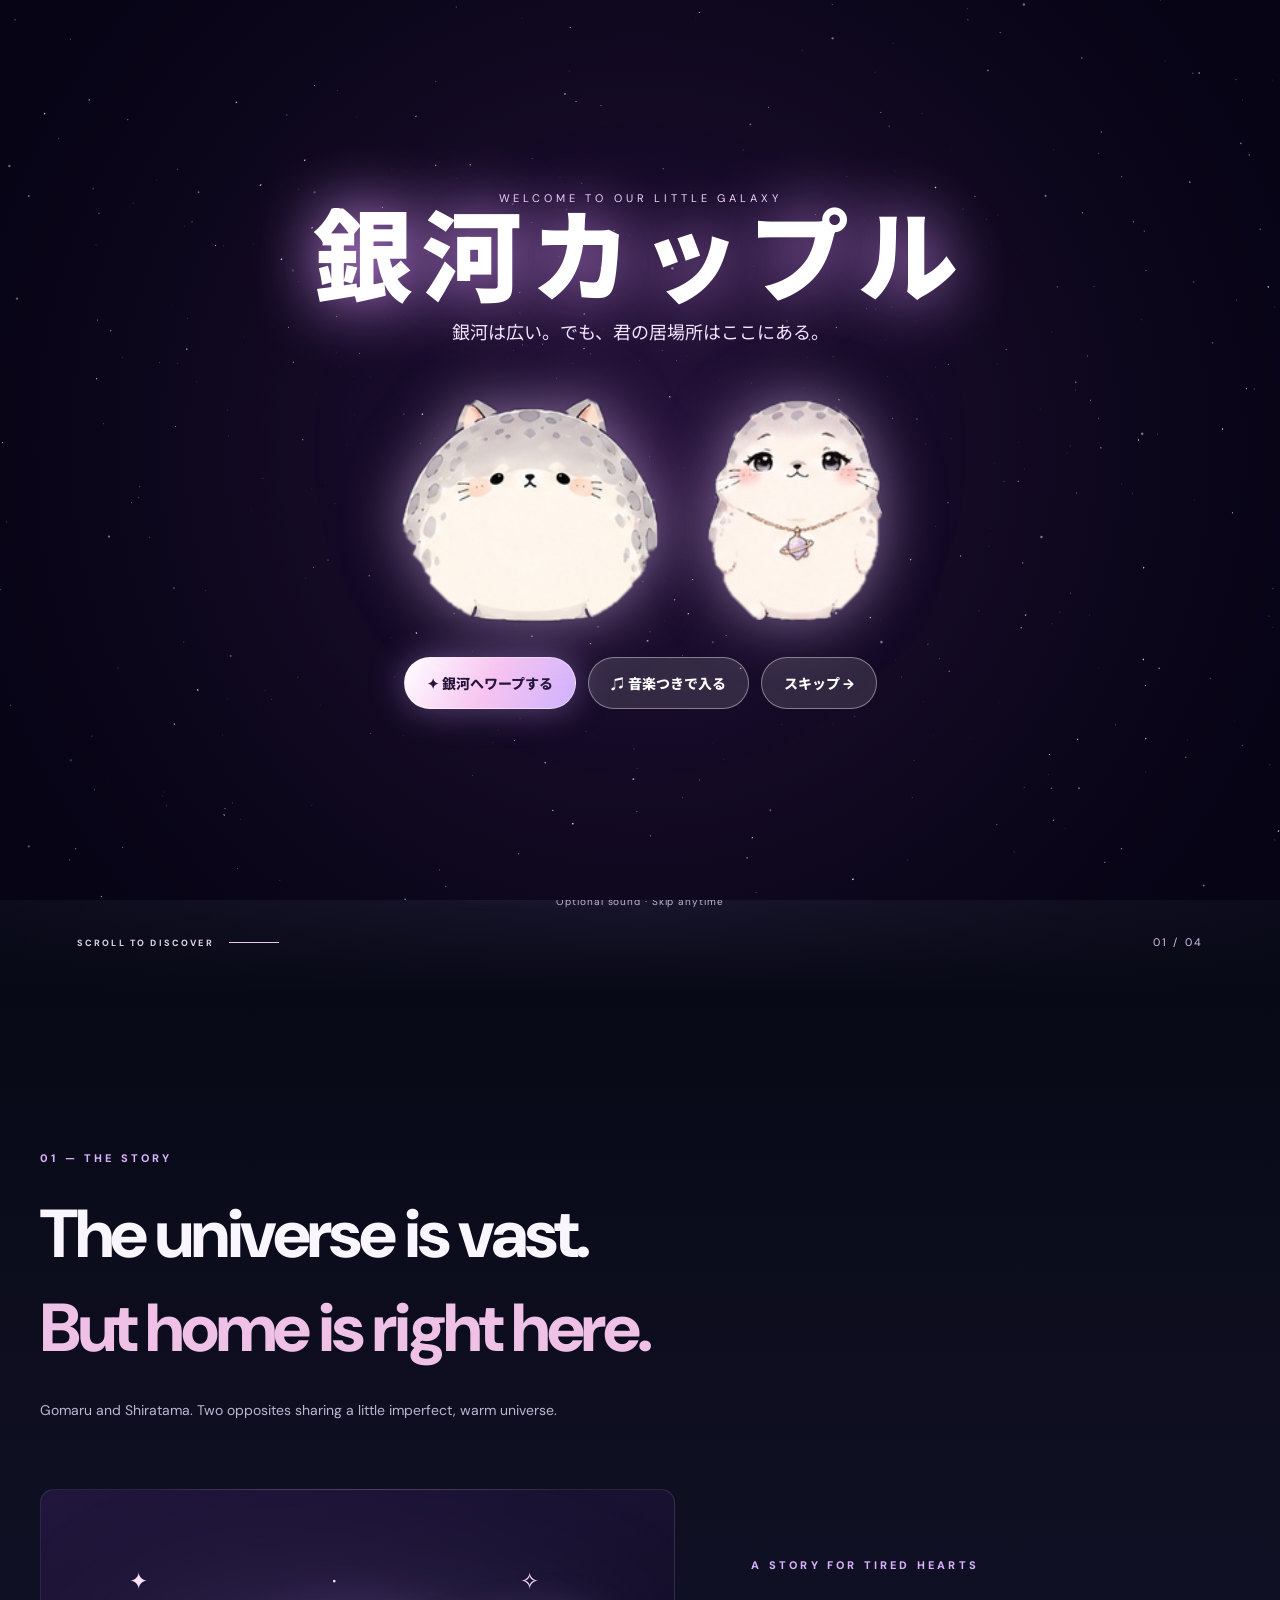
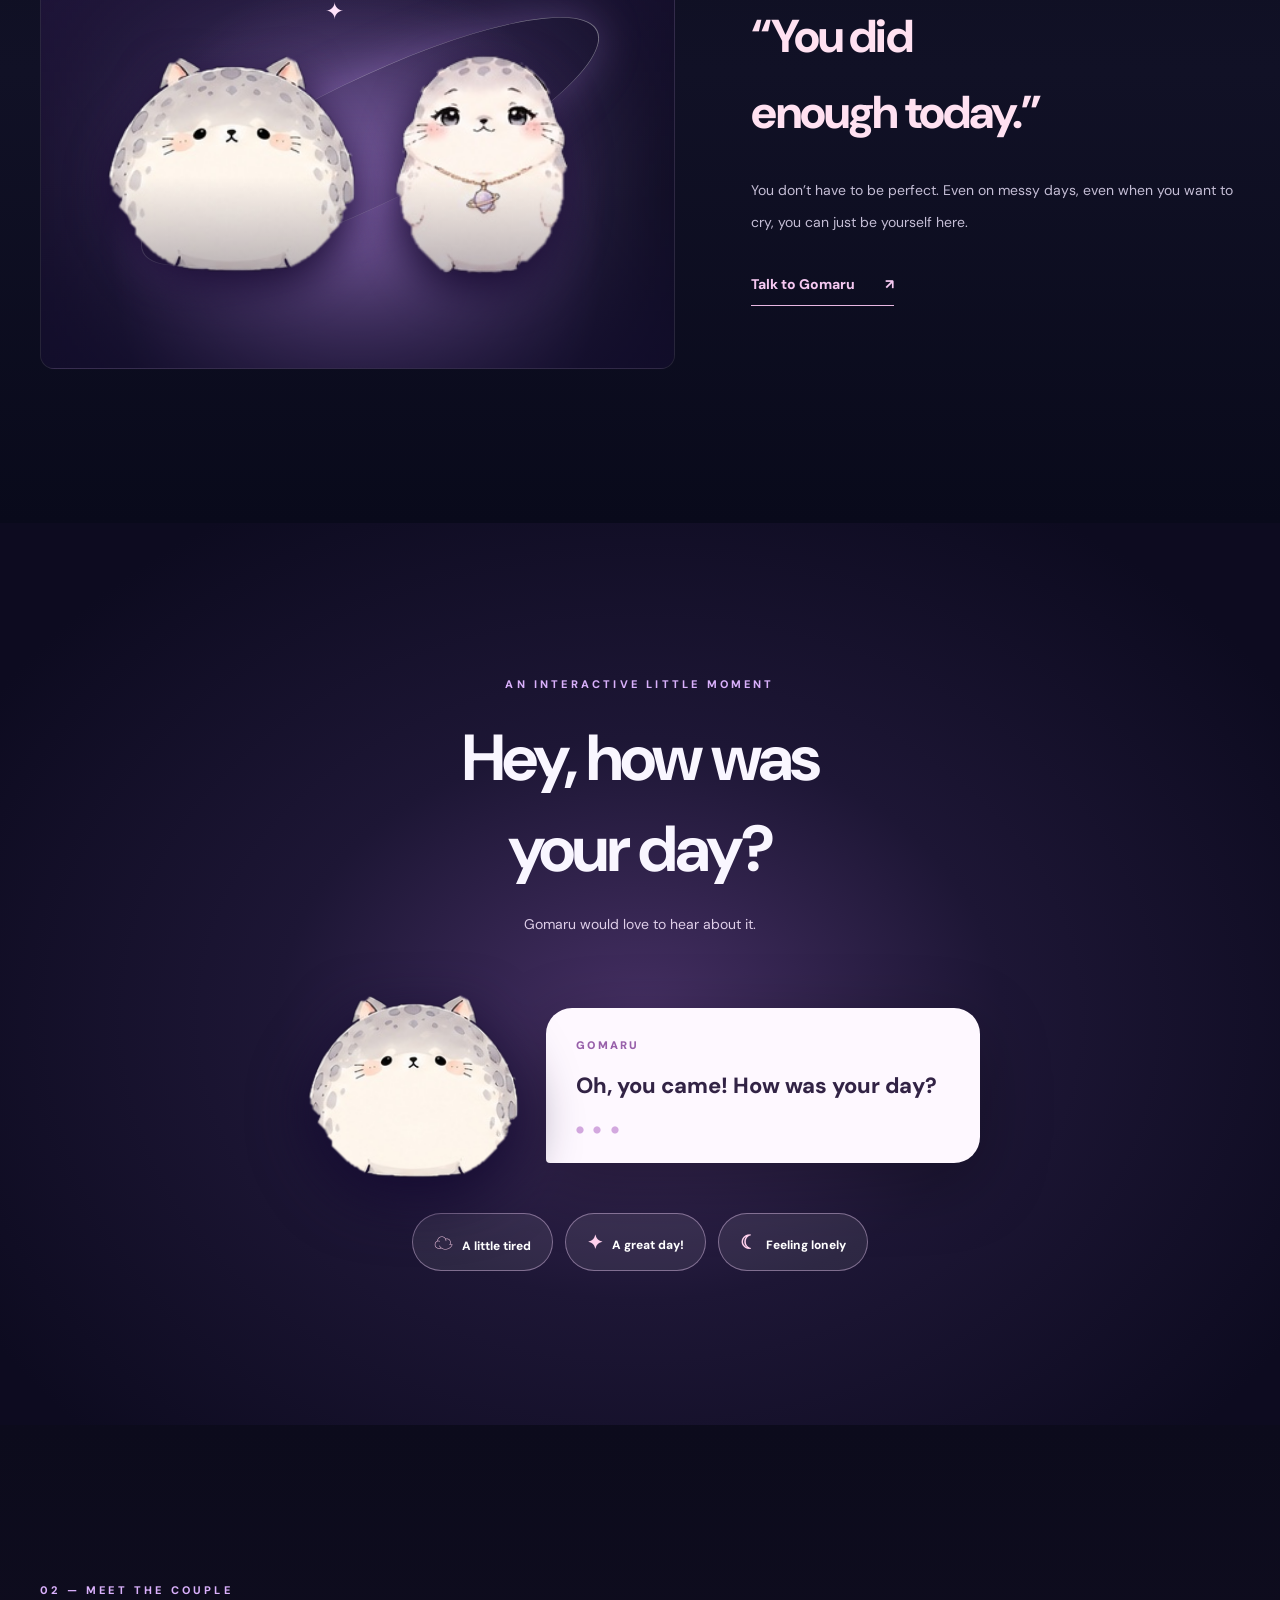
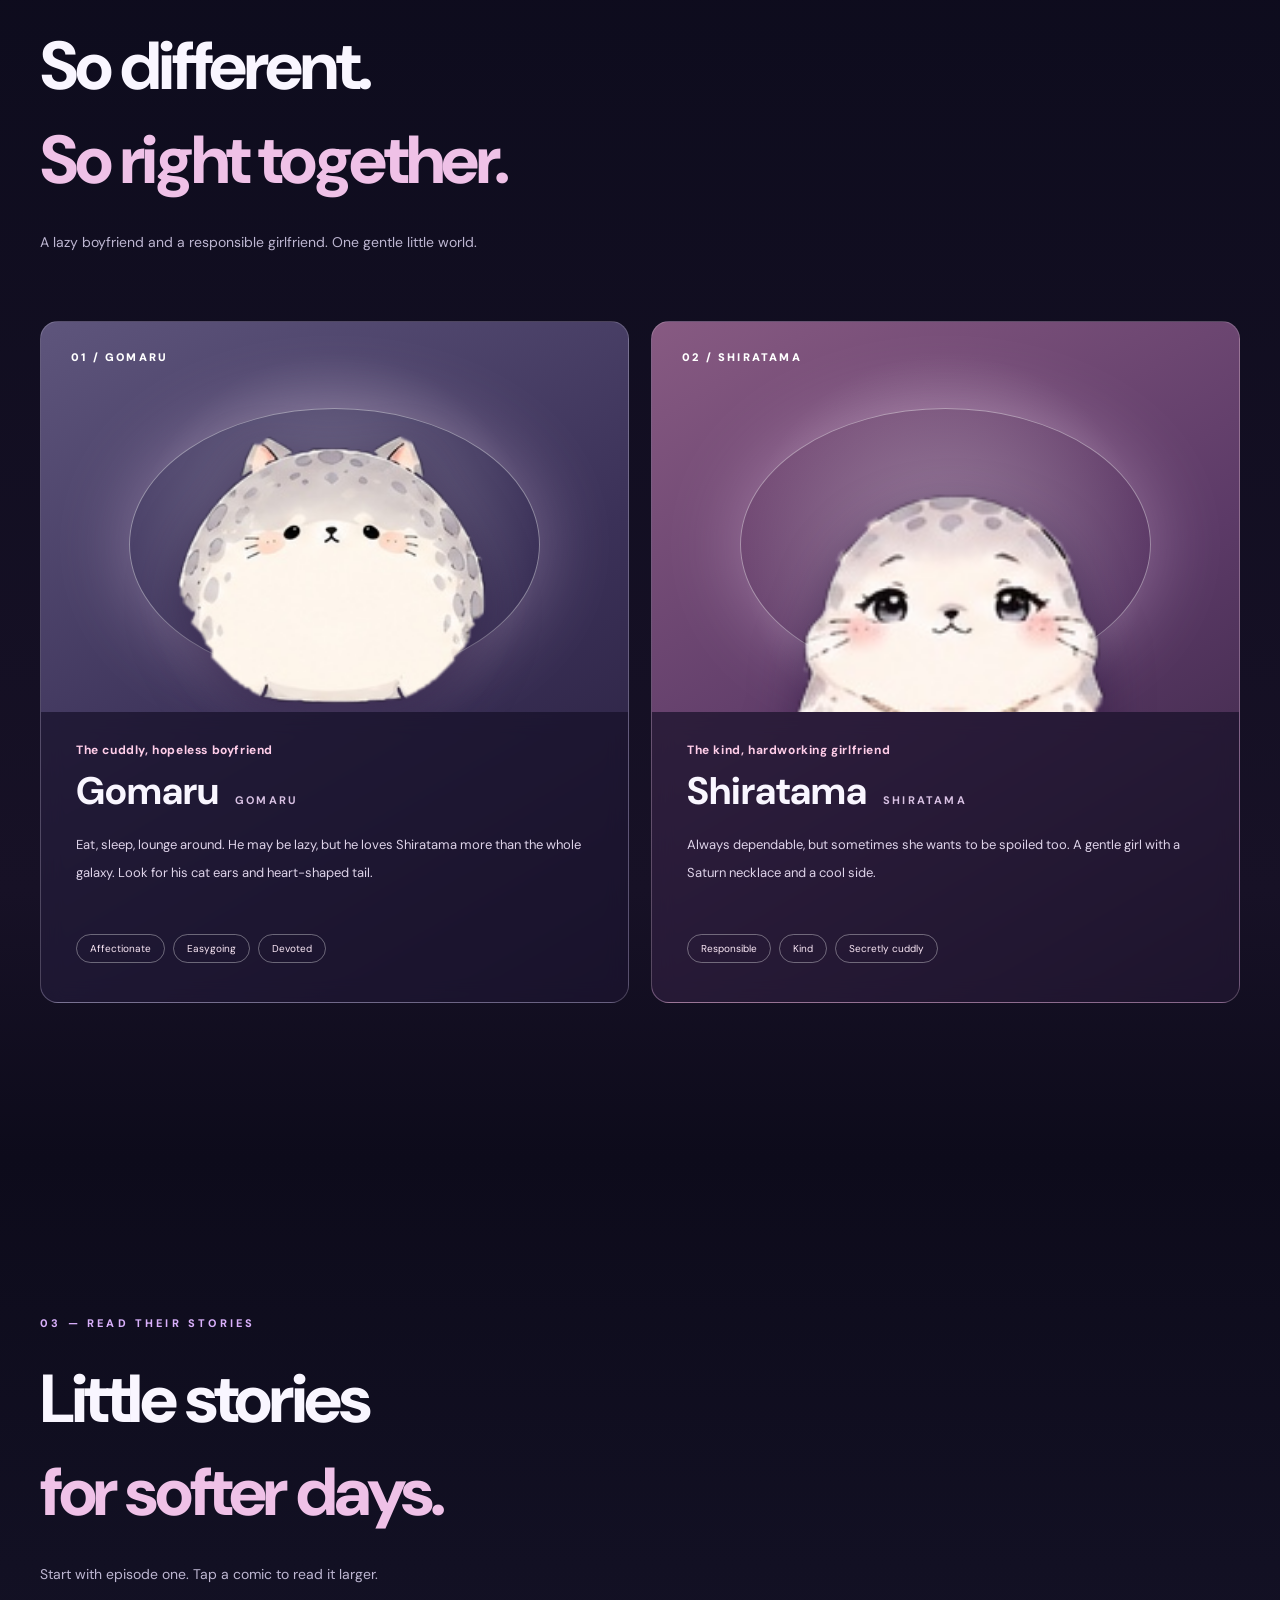
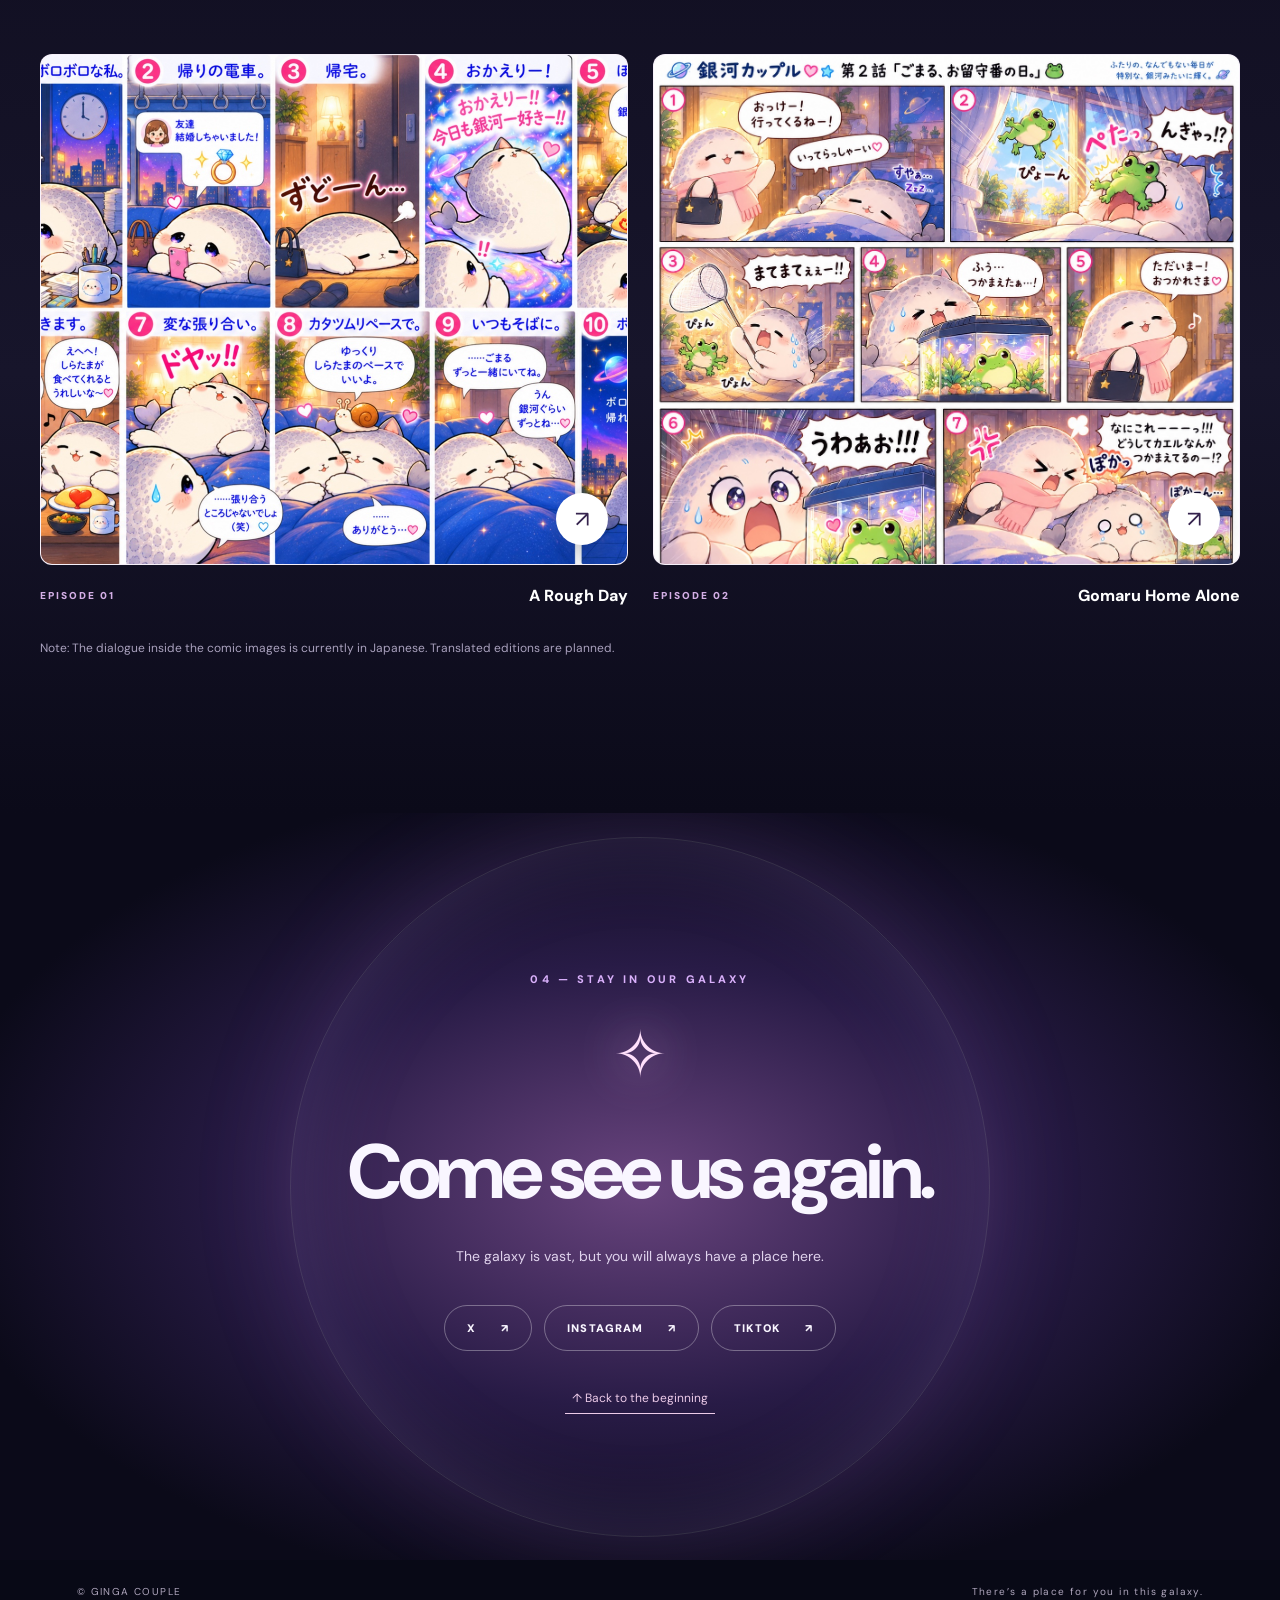
==== commit bfb536b6: "Add files via upload" ====
--- a/index.html
+++ b/index.html
@@ -1,15 +1,130 @@
-<!doctype html><html lang="ja"><head><meta charset="utf-8"><meta name="viewport" content="width=device-width, initial-scale=1, viewport-fit=cover"><meta name="theme-color" content="#090919"><meta name="description" content="銀河カップル。ちょっとダメなごまると、優しいしらたま。疲れた日に帰ってこられる、小さな宇宙。"><meta property="og:title" content="銀河カップル | GINGA COUPLE"><meta property="og:description" content="銀河ぐらい、居場所がある。ごまるとしらたまの物語。"><meta property="og:type" content="website"><meta property="og:image" content="assets/episode1.jpg"><link rel="icon" href="data:image/svg+xml,%3Csvg xmlns='http://www.w3.org/2000/svg' viewBox='0 0 100 100'%3E%3Ctext y='.9em' font-size='86'%3E%F0%9F%AA%90%3C/text%3E%3C/svg%3E"><link rel="preload" as="image" href="assets/gomaru.png"><link rel="preload" as="image" href="assets/shiratama.png"><link rel="stylesheet" href="style.css?v=final1"><title>銀河カップル | GINGA COUPLE</title></head><body>
+<!doctype html><html lang="ja"><head><meta charset="utf-8"><meta name="viewport" content="width=device-width, initial-scale=1, viewport-fit=cover"><meta name="theme-color" content="#090919"><meta name="description" content="銀河カップル。ちょっとダメなごまると、優しいしらたま。疲れた日に帰ってこられる、小さな宇宙。"><meta property="og:title" content="銀河カップル | GINGA COUPLE"><meta property="og:description" content="銀河ぐらい、居場所がある。ごまるとしらたまの物語。"><meta property="og:type" content="website"><meta property="og:image" content="[data-uri]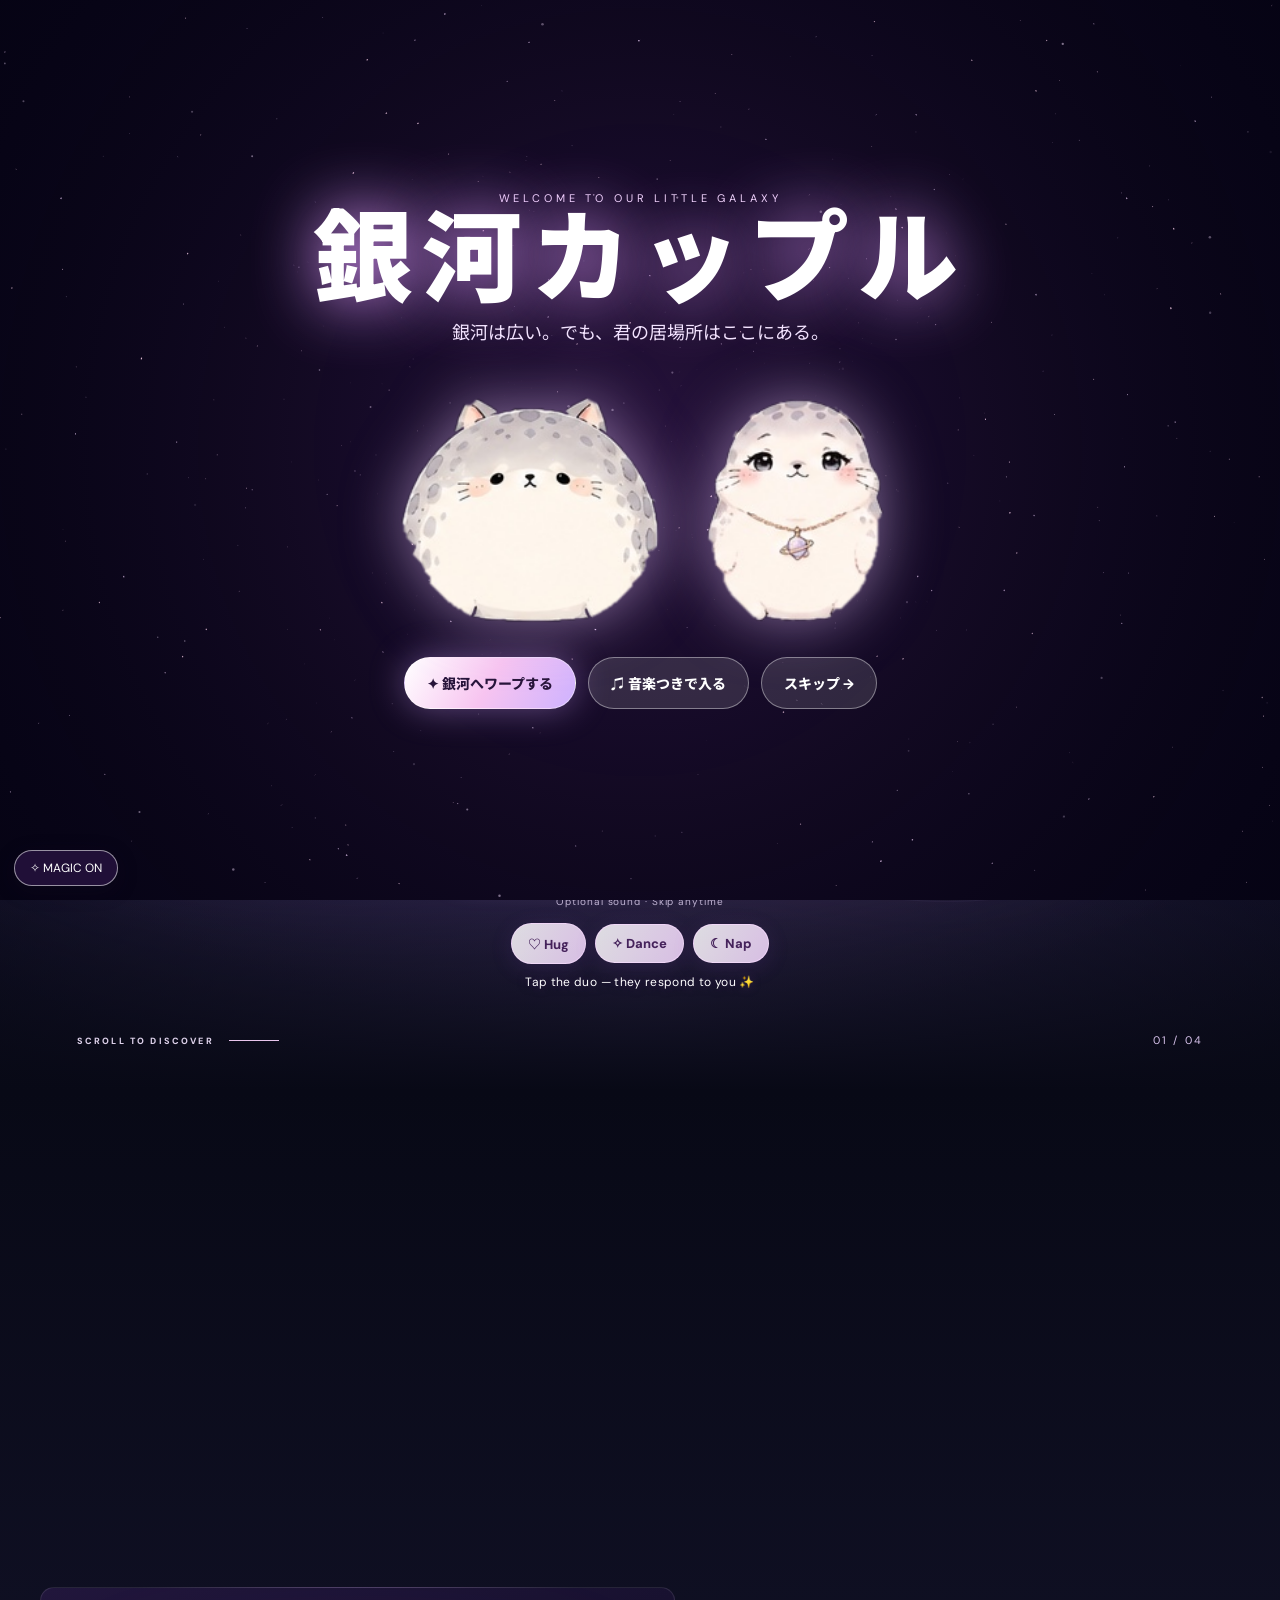
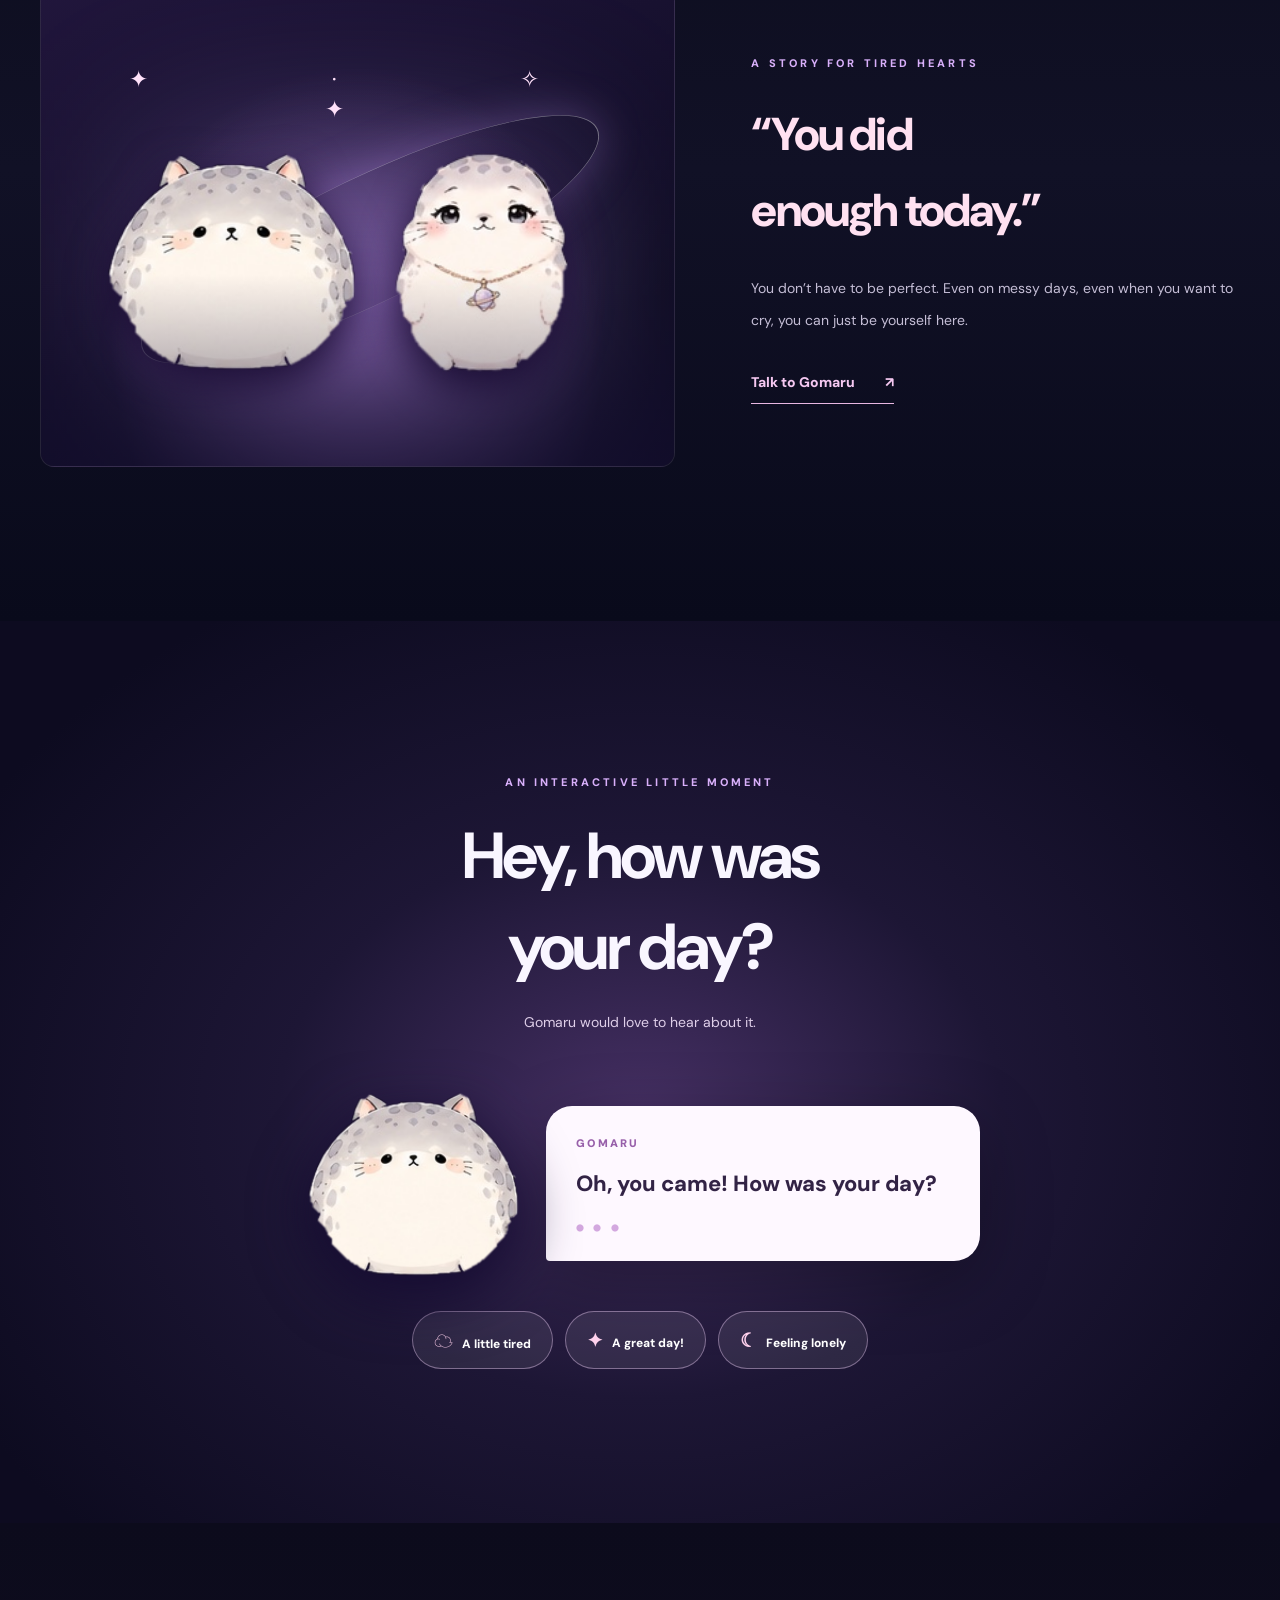
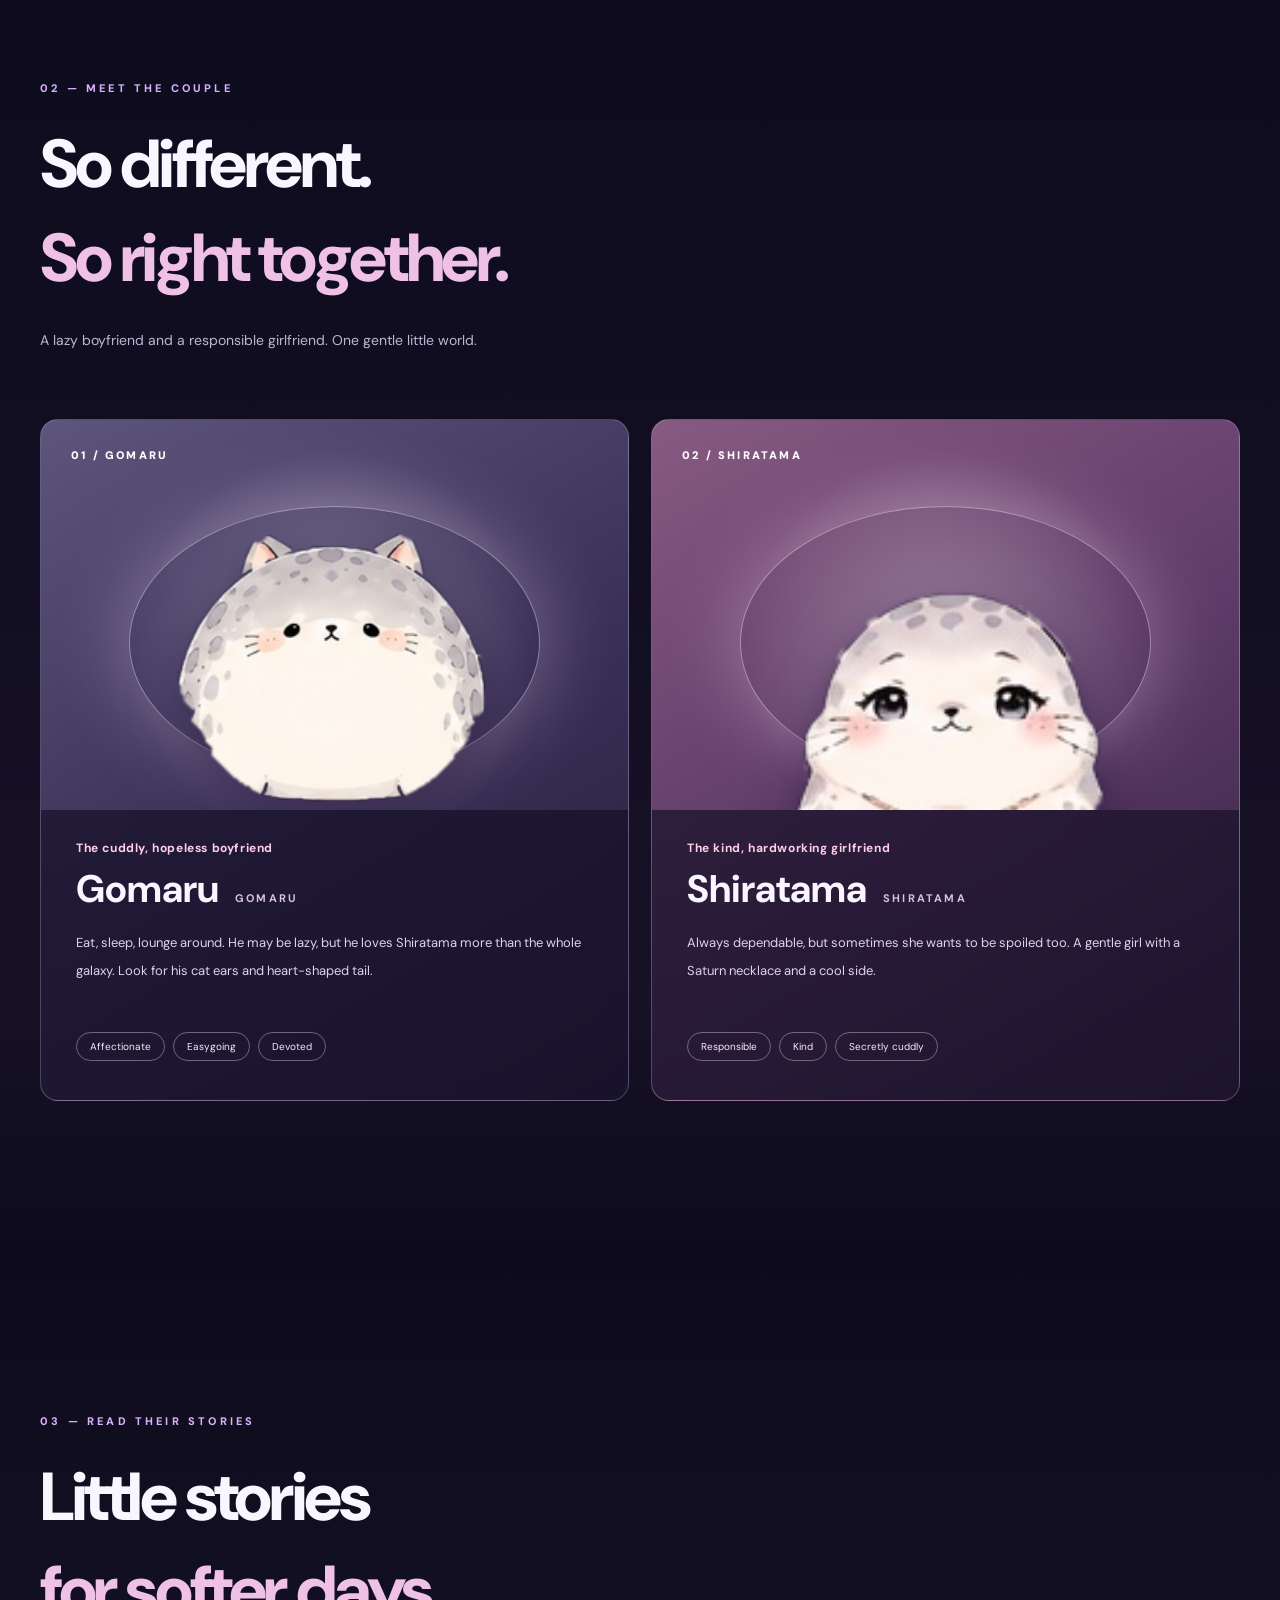
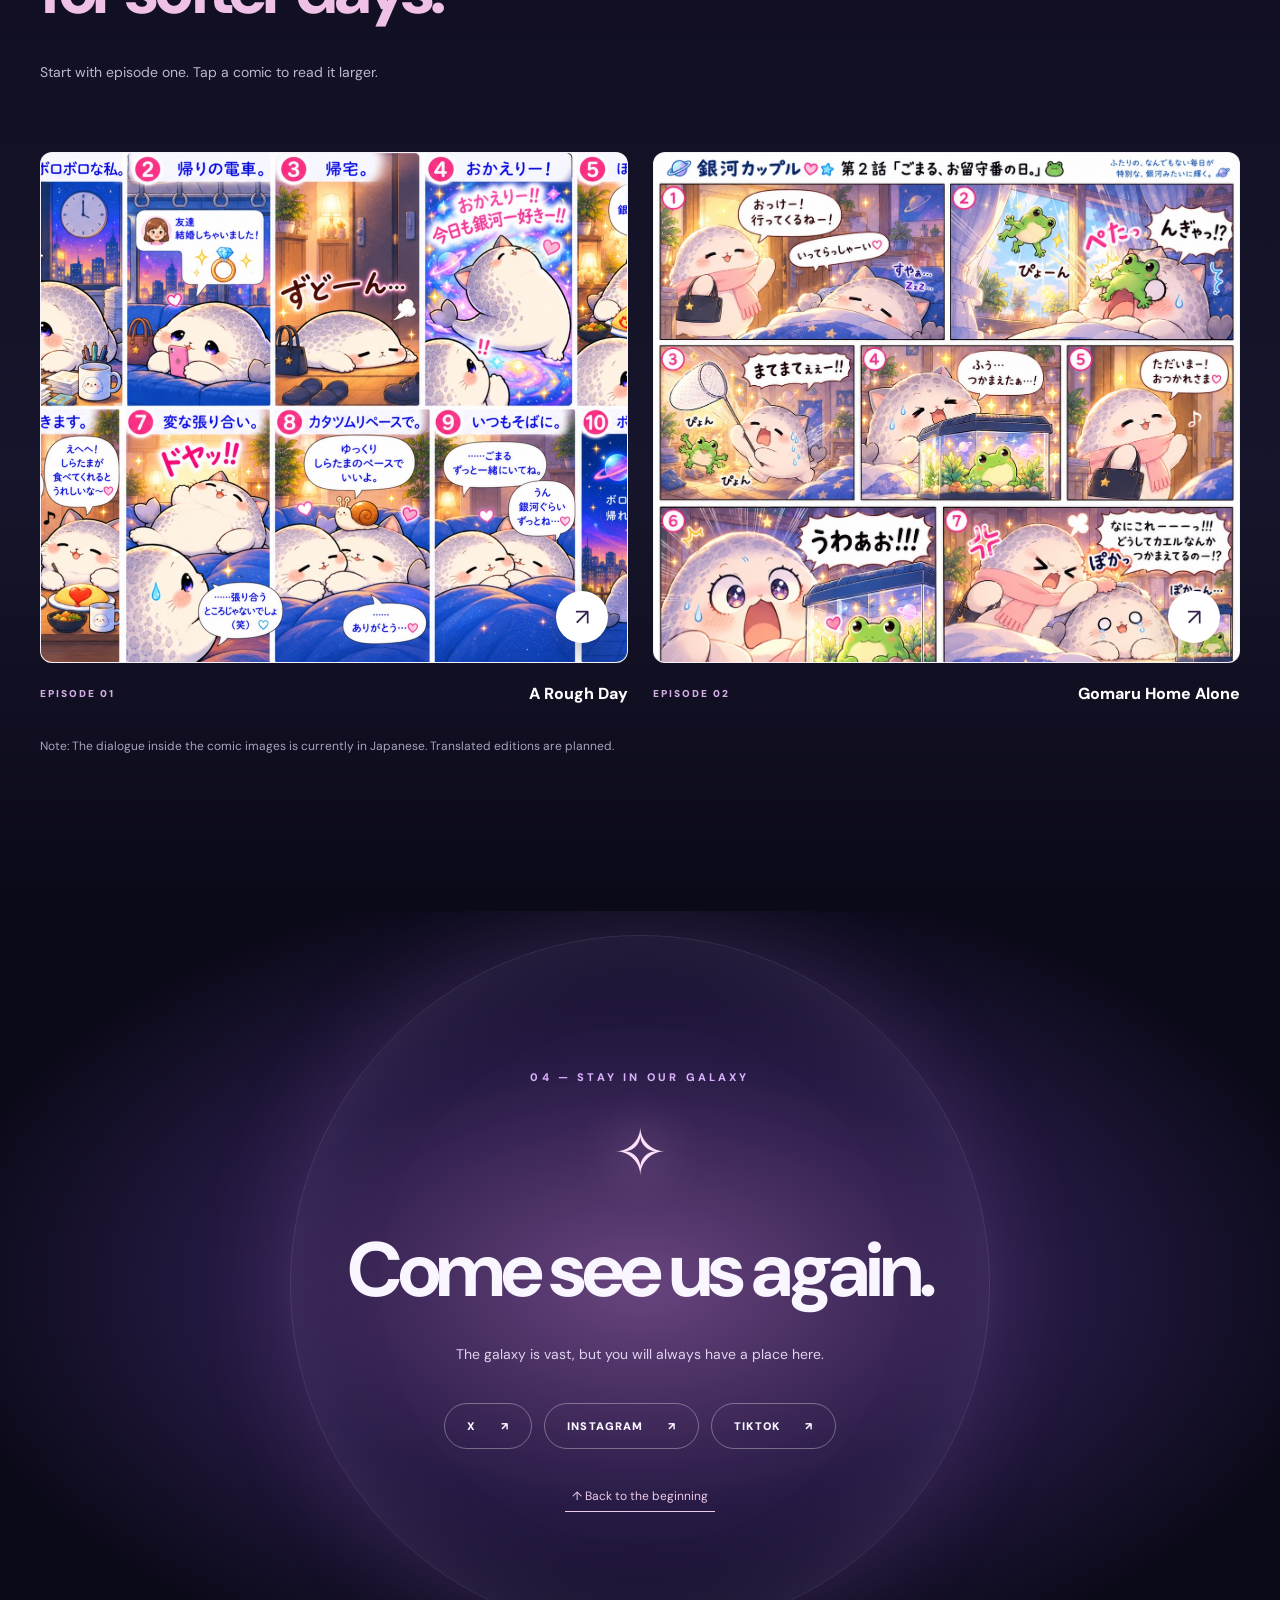
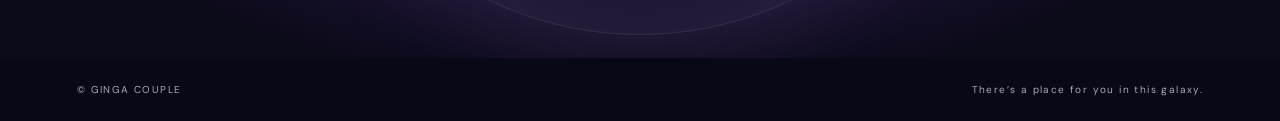
==== commit 1ad5fe13: "Add files via upload" ====
--- a/index.html
+++ b/index.html
@@ -35,7 +35,51 @@
 button,a,[role="button"]{ -webkit-tap-highlight-color:transparent}
 @media(prefers-reduced-motion:reduce){.galaxy-magic-touch{animation:none}#galaxy-wish{transition:none}}
 </style>
-</head><body>
+<style id="celestial-v2-style">
+:root{--celestial-lilac:#d6b6ff;--celestial-rose:#ffb8e7}
+#celestial-fx{position:fixed;inset:0;z-index:999998;pointer-events:none;overflow:hidden;isolation:isolate}
+.celestial-ring{position:absolute;width:18px;height:18px;left:0;top:0;border-radius:50%;border:2px solid rgba(255,236,255,.95);box-shadow:0 0 20px #ffc8ff,0 0 45px #b990ff,inset 0 0 10px #fff;transform:translate(-50%,-50%) scale(.15);animation:celestial-ring .82s cubic-bezier(.1,.65,.2,1) forwards}
+.celestial-ring:nth-child(2){animation-delay:.09s;border-color:#a9dfff}
+@keyframes celestial-ring{0%{opacity:1;transform:translate(-50%,-50%) scale(.1)}75%{opacity:.9}100%{opacity:0;transform:translate(-50%,-50%) scale(10)}}
+.celestial-spark{position:absolute;left:0;top:0;width:var(--size,7px);height:var(--size,7px);background:var(--c,#fff);border-radius:50%;box-shadow:0 0 12px var(--c,#fff),0 0 25px var(--c,#fff);transform:translate(-50%,-50%);animation:celestial-spark var(--life,950ms) cubic-bezier(.1,.45,.2,1) forwards}
+.celestial-spark.star{clip-path:polygon(50% 0%,61% 37%,100% 50%,61% 61%,50% 100%,39% 61%,0 50%,39% 37%)}
+@keyframes celestial-spark{0%{opacity:0;transform:translate(-50%,-50%) scale(.2)}15%{opacity:1}100%{opacity:0;transform:translate(calc(-50% + var(--dx)),calc(-50% + var(--dy))) scale(.2) rotate(140deg)}}
+.celestial-flash{position:absolute;left:0;top:0;width:240px;height:240px;transform:translate(-50%,-50%);background:radial-gradient(circle,#fff9 0%,#ffcfff65 9%,#a482ff3b 30%,transparent 70%);mix-blend-mode:screen;animation:celestial-flash .7s ease-out forwards}
+@keyframes celestial-flash{from{opacity:1;scale:.15}to{opacity:0;scale:1.7}}
+.celestial-trail{position:fixed;z-index:999997;pointer-events:none;left:0;top:0;width:6px;height:6px;border-radius:50%;background:#fff;box-shadow:0 0 12px #fff,0 0 30px #c3a3ff;animation:celestial-trail .7s ease-out forwards}
+@keyframes celestial-trail{to{opacity:0;transform:translateY(26px) scale(.1)}}
+#celestial-toggle{position:fixed;left:14px;bottom:14px;z-index:99999;border:1px solid #ffffff8a;border-radius:999px;padding:9px 15px;color:#fff;background:#271340cc;backdrop-filter:blur(12px);font-size:12px;box-shadow:0 5px 20px #12082055;cursor:pointer}
+#celestial-toggle:focus-visible{outline:3px solid white;outline-offset:3px}
+@media(prefers-reduced-motion:reduce){.celestial-ring,.celestial-spark,.celestial-flash,.celestial-trail{animation-duration:.01ms!important}}
+</style><style id="living-duo-style">
+/* LIVING DUO — independent choreography, breathing, glances and affectionate reactions */
+#hero-cast{isolation:isolate}
+#hero-cast .character{--life-x:0px;--life-y:0px;--life-r:0deg;--life-s:1;will-change:transform;transform:translate3d(var(--life-x),var(--life-y),0) rotate(var(--life-r)) scale(var(--life-s));transition:transform .85s cubic-bezier(.18,.9,.24,1.22),filter .6s;filter:drop-shadow(0 16px 18px #36205055);touch-action:manipulation}
+#hero-cast .character img{animation:living-breath 3.6s ease-in-out infinite;transform-origin:50% 75%;will-change:transform}
+#hero-cast #char-shiratama img{animation-duration:4.2s;animation-delay:-1.2s}
+@keyframes living-breath{0%,100%{transform:scale(1,1) translateY(0)}50%{transform:scale(1.026,.977) translateY(3px)}}
+#hero-cast .character.life-greet{--life-y:-18px;--life-r:-8deg;--life-s:1.09}
+#hero-cast #char-shiratama.life-greet{--life-r:8deg}
+#hero-cast #char-gomaru.life-look{--life-x:13px;--life-r:8deg}
+#hero-cast #char-shiratama.life-look{--life-x:-13px;--life-r:-8deg}
+#hero-cast #char-gomaru.life-cuddle{--life-x:38px;--life-r:12deg;--life-s:1.08}
+#hero-cast #char-shiratama.life-cuddle{--life-x:-35px;--life-r:-11deg;--life-s:1.06}
+#hero-cast .character.life-sleep{--life-y:9px;--life-r:-9deg;--life-s:.98}
+#hero-cast .character.life-excited{--life-y:-30px;--life-r:7deg;--life-s:1.13}
+#hero-cast .character.life-excited img{animation:living-bounce .55s ease-in-out 2}
+@keyframes living-bounce{0%,100%{transform:scale(1,1)}50%{transform:scale(1.09,.9)}}
+#living-panel{position:relative;z-index:12;display:flex;align-items:center;justify-content:center;flex-wrap:wrap;gap:9px;margin:15px auto 0;max-width:560px}
+#living-panel button{border:1px solid #f8dbffb3;background:linear-gradient(120deg,#ffffffd9,#f4d7ffde);color:#45225b;border-radius:99px;padding:10px 16px;font-weight:800;font-size:13px;cursor:pointer;box-shadow:0 5px 22px #8b4acb25;transition:transform .2s,box-shadow .2s}
+#living-panel button:active{transform:scale(.95)}
+#living-panel button:hover{transform:translateY(-2px);box-shadow:0 9px 25px #b86be45c}
+#living-caption{font-size:12px;color:#fff;text-align:center;text-shadow:0 1px 8px #38204f;min-height:22px;margin:10px auto;position:relative;z-index:12;letter-spacing:.03em}
+.life-heart{position:fixed;z-index:100004;pointer-events:none;font-size:clamp(18px,3vw,32px);text-shadow:0 0 20px #ffccfc;animation:life-heart-float 1.5s ease-out forwards}
+@keyframes life-heart-float{0%{opacity:0;transform:translate(-50%,-30%) scale(.5) rotate(-20deg)}20%{opacity:1}100%{opacity:0;transform:translate(calc(-50% + var(--hx)), -175px) scale(1.4) rotate(18deg)}}
+.life-speech{position:absolute;top:-22px;left:50%;transform:translate(-50%,-100%) scale(.75);border:1px solid #ffffffa3;border-radius:22px;padding:10px 15px;background:#fffef7f2;color:#5d2a65;box-shadow:0 10px 35px #48204d55;font-size:13px;font-weight:900;line-height:1.6;white-space:nowrap;opacity:0;pointer-events:none;z-index:18;transition:opacity .25s,transform .35s}
+.life-speech.show{opacity:1;transform:translate(-50%,-100%) scale(1)}
+@media(max-width:550px){#living-panel{padding:0 8px;gap:7px}#living-panel button{padding:9px 12px;font-size:12px}.life-speech{font-size:11px;white-space:normal;width:max-content;max-width:165px;text-align:center}}
+@media(prefers-reduced-motion:reduce){#hero-cast .character,#hero-cast .character img,.life-heart{animation:none!important;transition:none!important}#hero-cast .character{transform:none!important}}
+</style></head><body>
 <a class="skip-link" href="#story">コンテンツへスキップ</a>
 <div class="site-noise" aria-hidden="true"></div><canvas id="universe" aria-hidden="true"></canvas><div class="cursor-glow" aria-hidden="true"></div>
 <header class="nav" id="top"><a href="#top" class="wordmark" aria-label="銀河カップル ホーム"><span class="brand-star">✳</span> GINGA <b>COUPLE</b></a><div class="nav-links"><a href="#story" data-i18n="navStory">STORY</a><a href="#cast" data-i18n="navCast">CHARACTERS</a><a href="#comics" data-i18n="navComics">COMICS</a></div><div class="nav-right"><button class="sound-toggle" id="sound" type="button" aria-pressed="false" aria-label="音楽を切り替え">♫ <span data-i18n="soundOff">SOUND OFF</span></button><label class="lang-control"><span aria-hidden="true">🌐</span><select id="language" aria-label="Language"><option value="ja">JP</option><option value="en">EN</option><option value="zh">中文</option><option value="ko">한국어</option><option value="es">ES</option><option value="fr">FR</option></select></label></div></header>
@@ -49,7 +93,7 @@
 <section class="ending section" id="follow"><div class="ending-orb"></div><div class="ending-inner reveal"><span class="eyebrow">04 — STAY IN OUR GALAXY</span><div class="ending-spark">✧</div><h2 data-i18n="endingTitle">また、会いにきてね。</h2><p data-i18n="endingDesc">銀河は広いけど、ここはいつでもあなたの居場所。</p><div class="socials"><a href="https://x.com/gomarushiratama" target="_blank" rel="noopener noreferrer">X <span>↗</span></a><a href="https://www.instagram.com/ginga_couple/" target="_blank" rel="noopener noreferrer">INSTAGRAM <span>↗</span></a><a href="https://www.tiktok.com/@gomarushiratama" target="_blank" rel="noopener noreferrer">TIKTOK <span>↗</span></a></div><a href="#top" class="back-top" data-i18n="backTop">↑ 銀河のはじまりへ</a></div></section></main><footer><span>© GINGA COUPLE</span><span data-i18n="footer">銀河ぐらい、居場所がある。</span></footer>
 <div class="film-overlay" id="film" role="dialog" aria-modal="true" aria-label="銀河カップルの短い物語" hidden><canvas id="film-canvas" aria-hidden="true"></canvas><div class="film-vignette"></div><div class="film-top"><span>GINGA COUPLE <span class="film-dim">/ A LITTLE UNIVERSE</span></span><button id="film-skip" type="button" data-i18n="skipFilm">SKIP ↗</button></div><div class="film-world" id="film-world"><div class="film-moon"></div><div class="film-window"></div><div class="film-duo"><img src="[data-uri]" alt="ごまる"><img src="[data-uri]" alt="しらたま"></div></div><div class="film-caption"><div class="film-step" id="film-step">01 / 04</div><p id="film-line"></p><span id="film-sub"></span></div><div class="film-bottom"><div class="film-progress"><div id="film-progress"></div></div><button type="button" id="film-next" data-i18n="nextFilm">NEXT SCENE →</button></div></div>
 <div class="lightbox" id="lightbox" role="dialog" aria-modal="true" aria-label="漫画を拡大表示" hidden><div class="lightbox-toolbar"><span id="lightbox-title">EPISODE 01</span><button id="lightbox-close" type="button" aria-label="閉じる">✕</button></div><div class="lightbox-scroll"><img id="lightbox-image" src="[data-uri]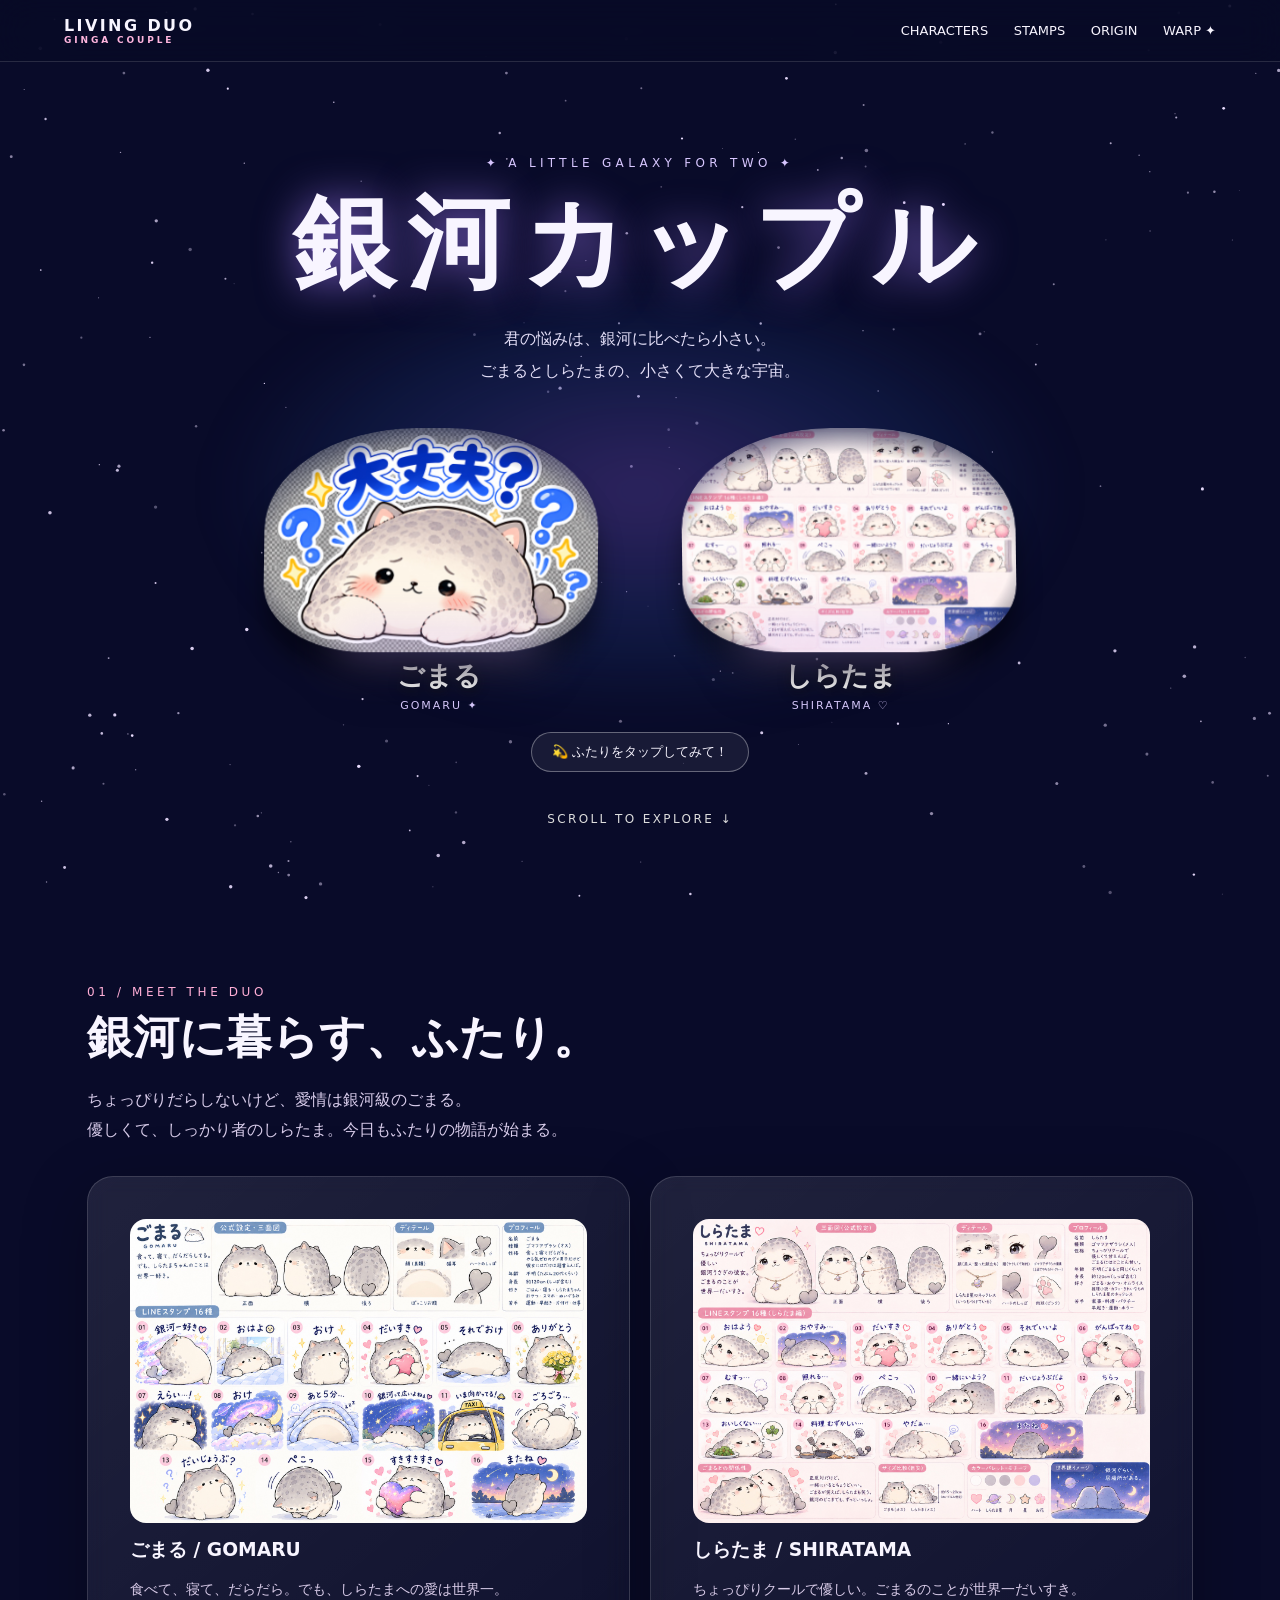
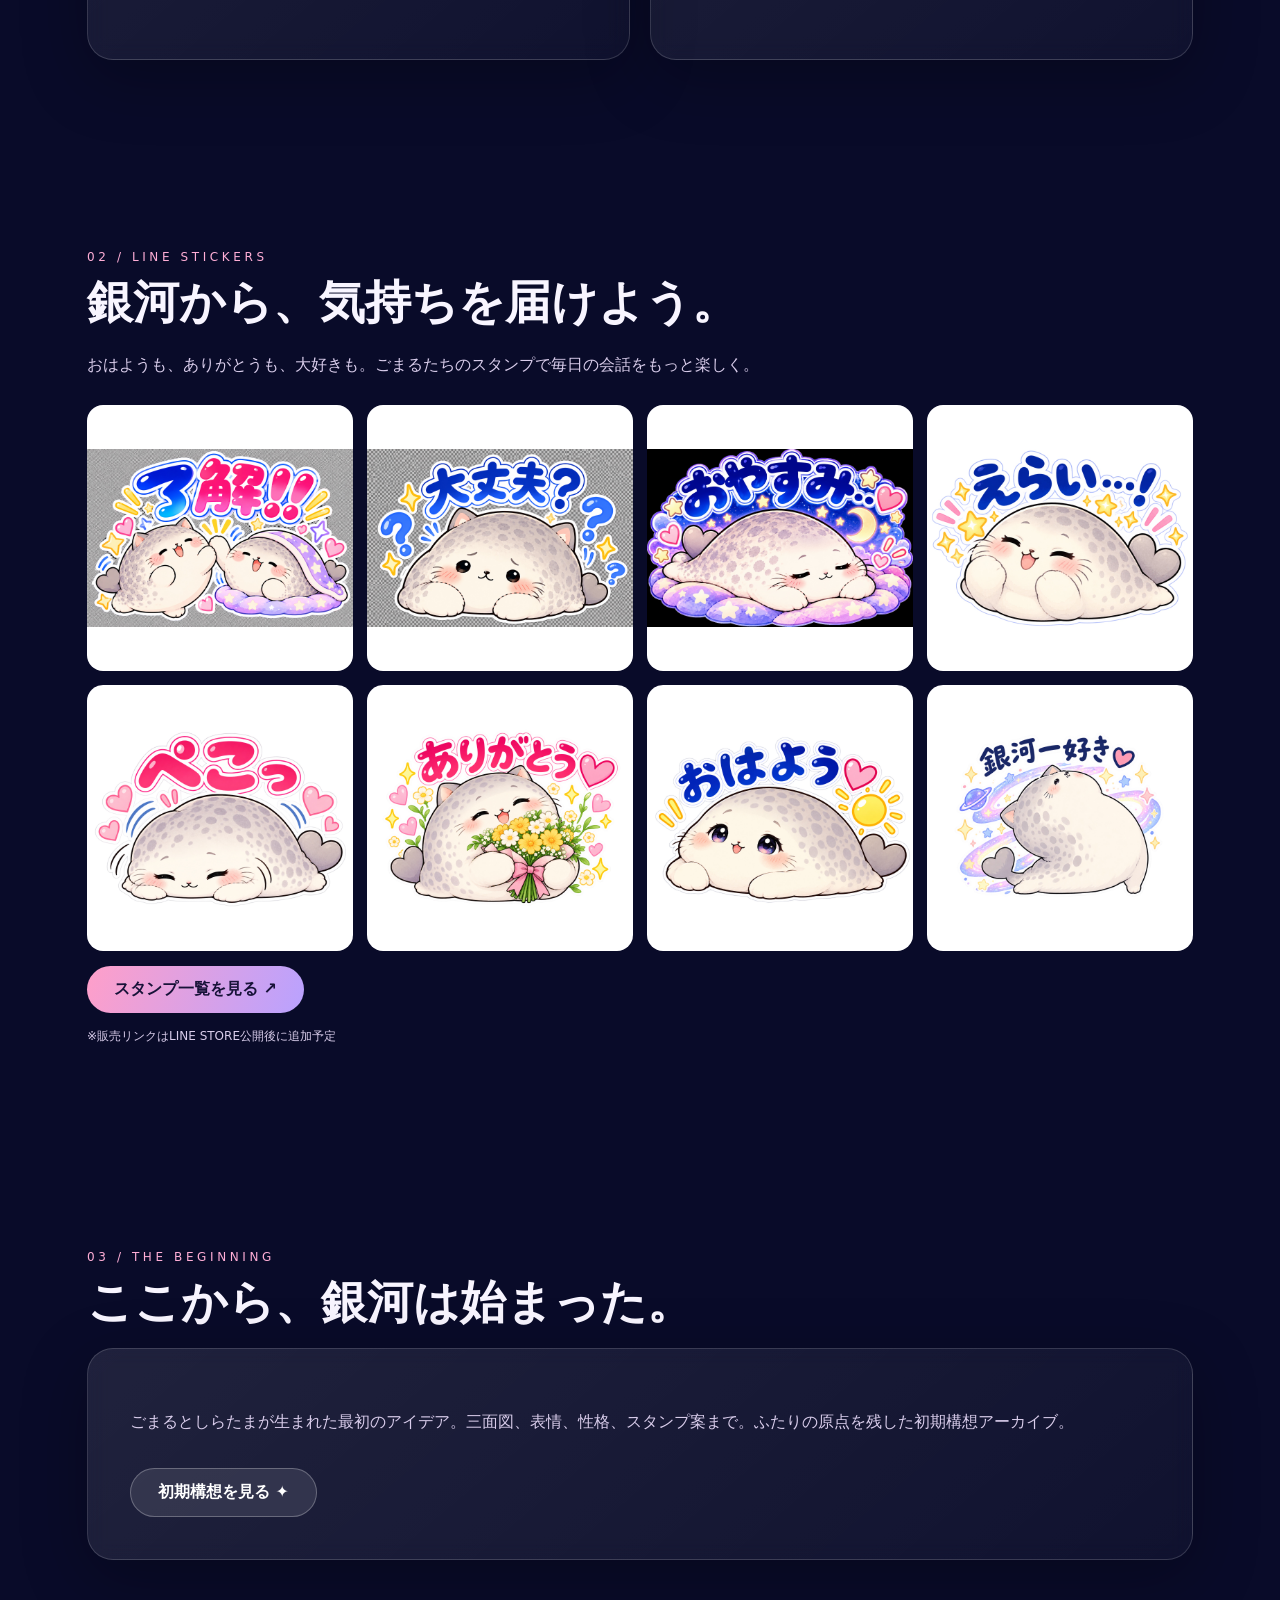
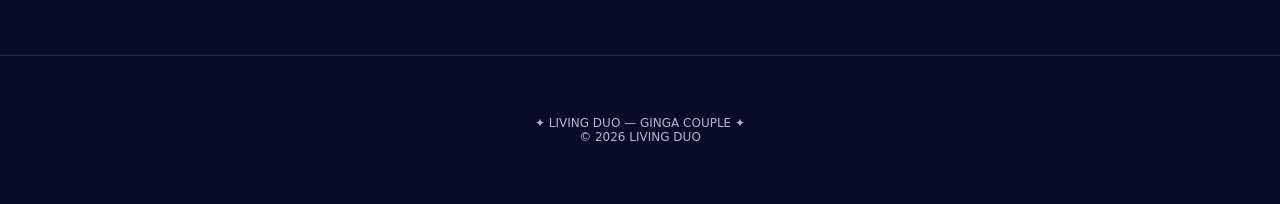
==== commit d7fe5386: "Add files via upload" ====
--- a/index.html
+++ b/index.html
@@ -1,229 +1,5 @@
-<!doctype html><html lang="ja"><head><meta charset="utf-8"><meta name="viewport" content="width=device-width, initial-scale=1, viewport-fit=cover"><meta name="theme-color" content="#090919"><meta name="description" content="銀河カップル。ちょっとダメなごまると、優しいしらたま。疲れた日に帰ってこられる、小さな宇宙。"><meta property="og:title" content="銀河カップル | GINGA COUPLE"><meta property="og:description" content="銀河ぐらい、居場所がある。ごまるとしらたまの物語。"><meta property="og:type" content="website"><meta property="og:image" content="[data-uri]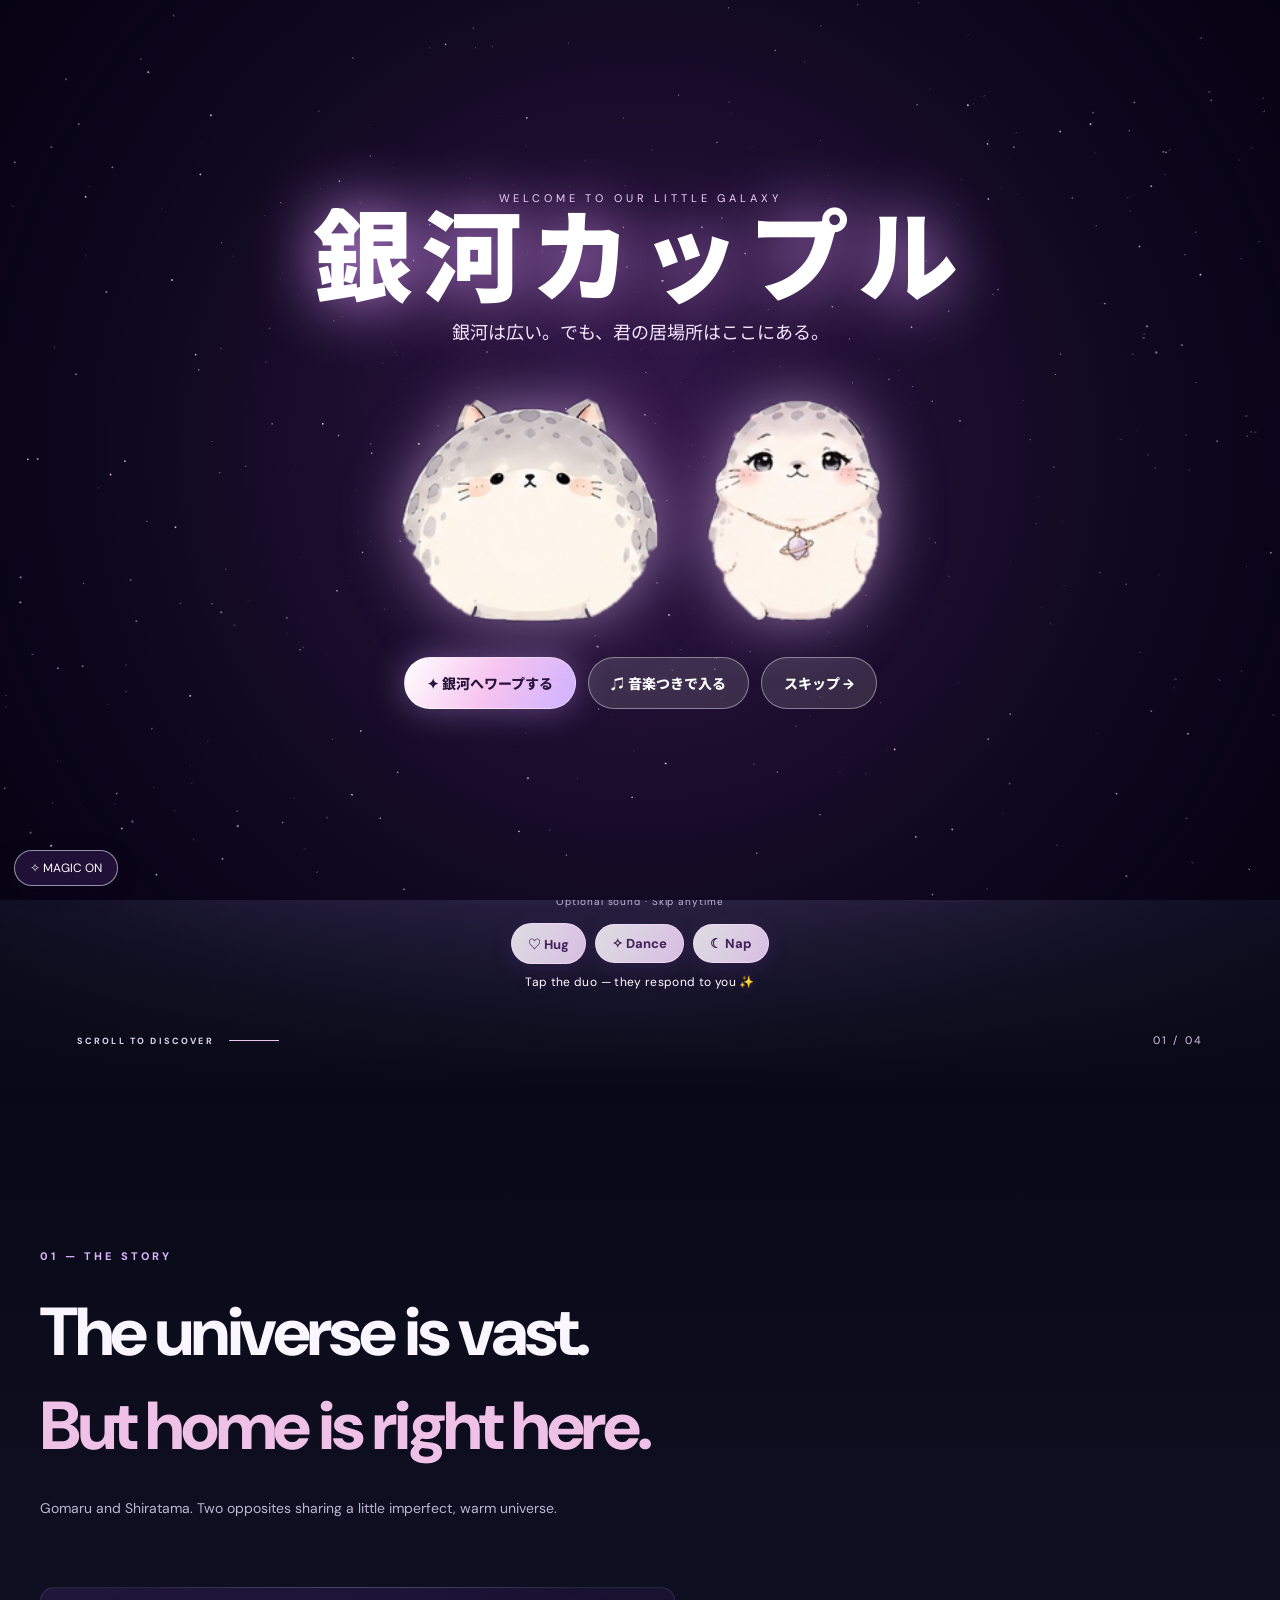
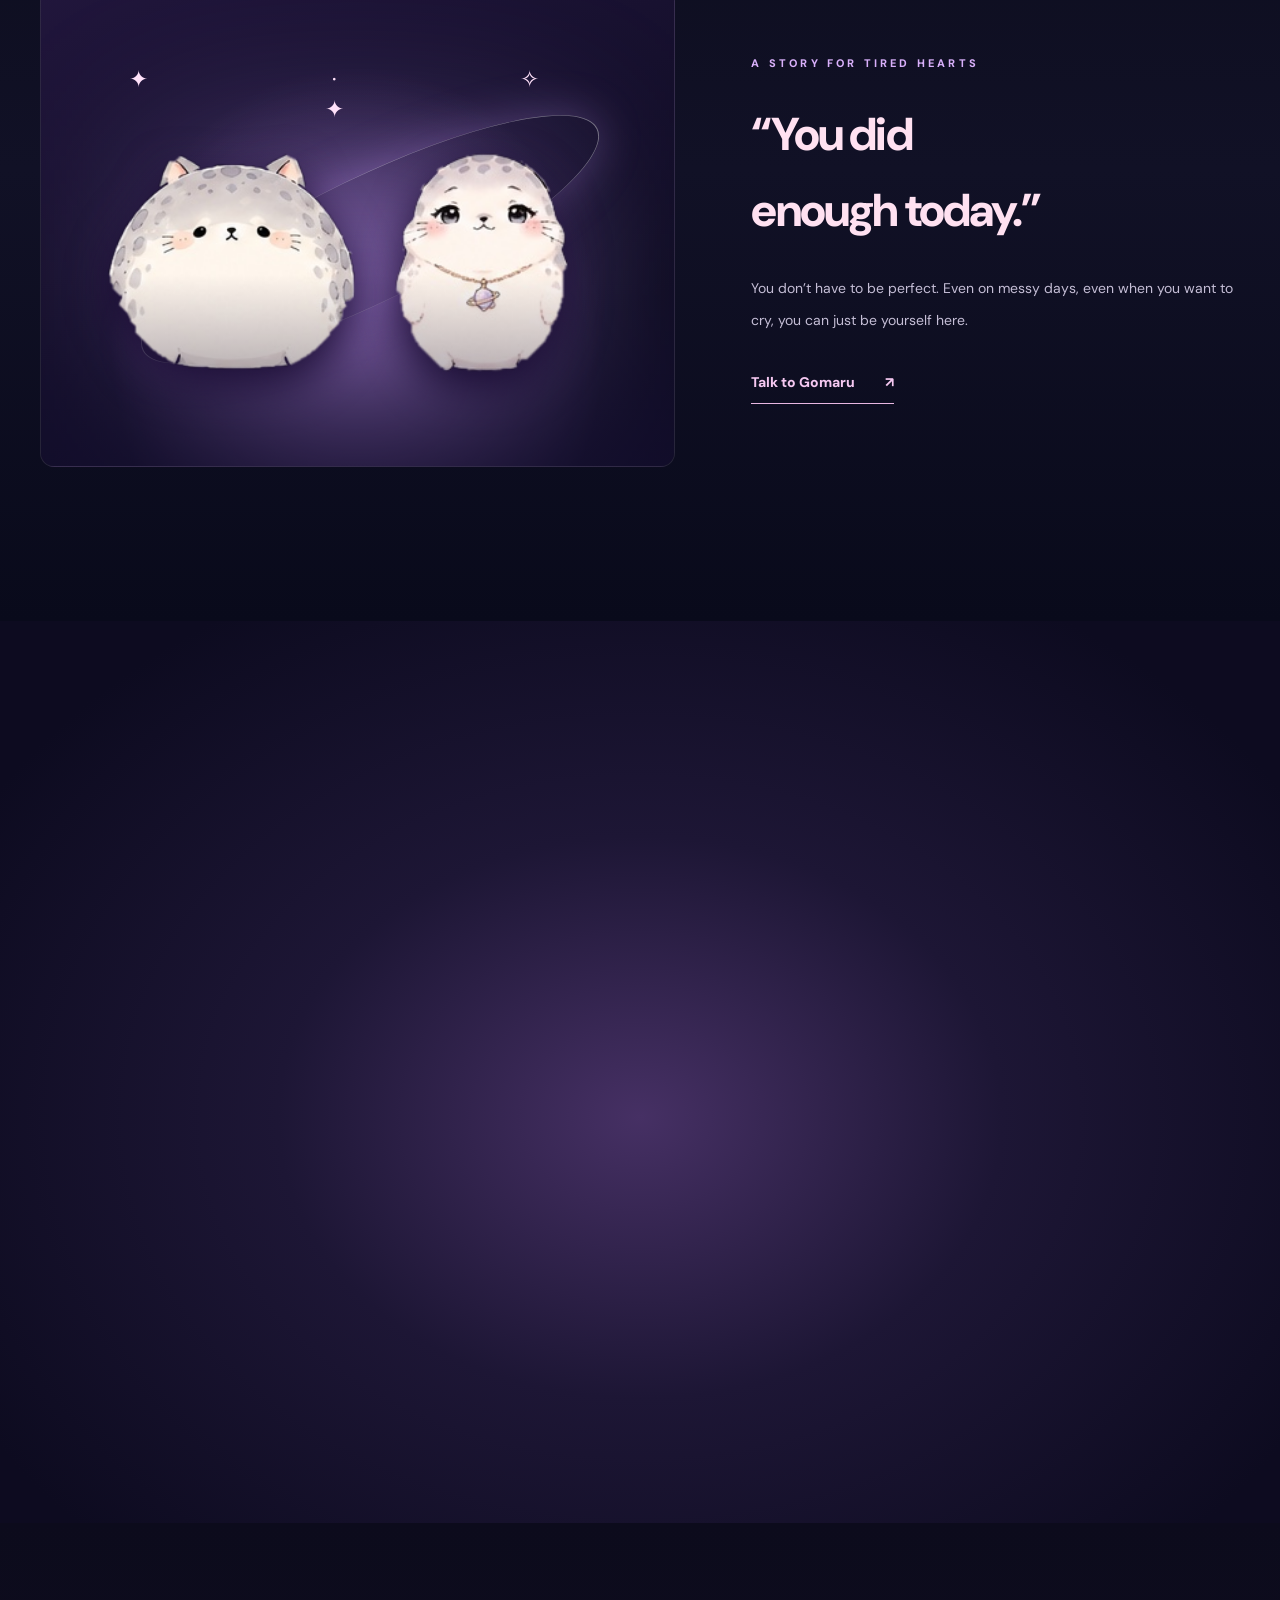
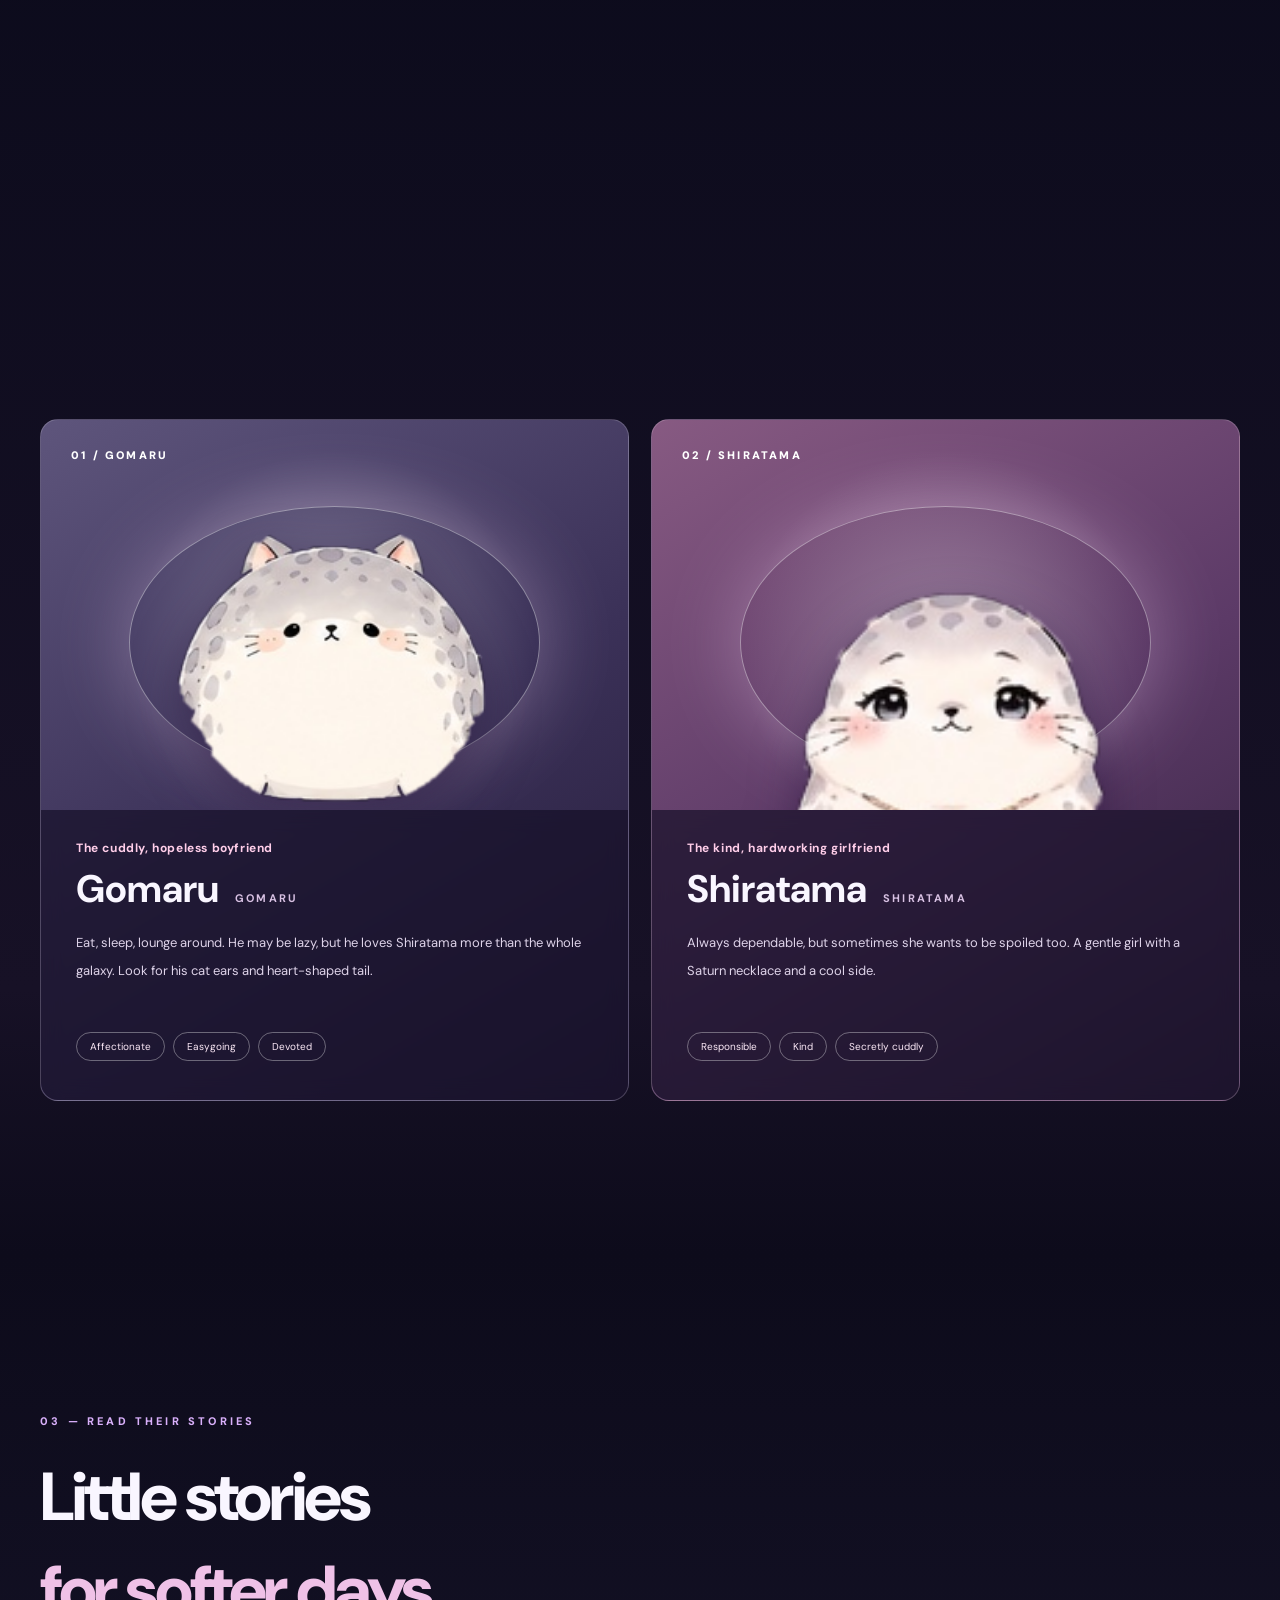
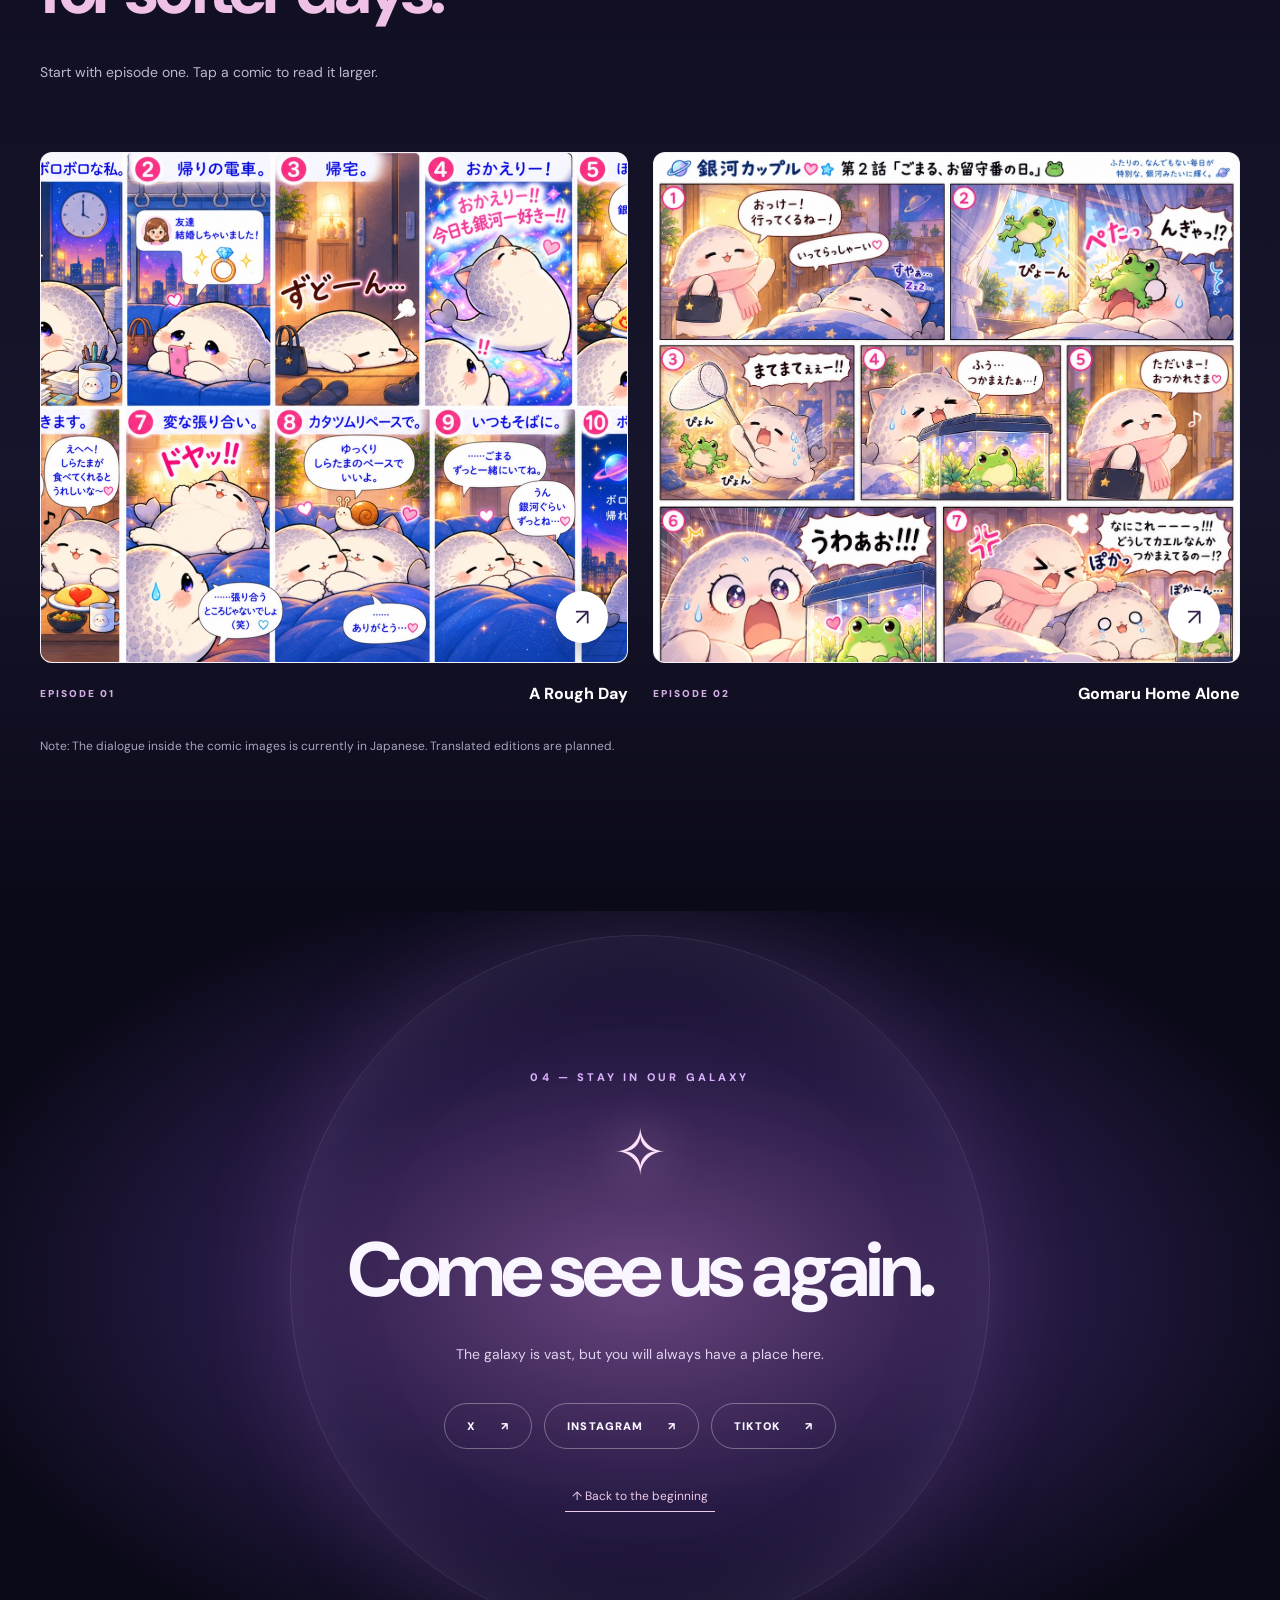
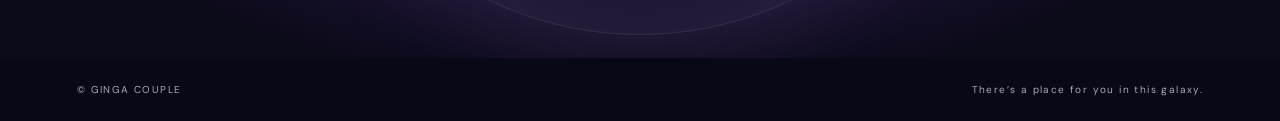
==== commit 7e3d68b5: "Add files via upload" ====
--- a/index.html
+++ b/index.html
@@ -1,5 +1,229 @@
-<!doctype html><html lang="ja"><head><meta charset="utf-8"><meta name="viewport" content="width=device-width,initial-scale=1"><meta name="theme-color" content="#0b0d31"><title>LIVING DUO | 銀河カップル</title><style>
-:root{--pink:#ff9fcd;--blue:#a9c9ff;--ink:#f8f5ff}*{box-sizing:border-box}html{scroll-behavior:smooth}body{margin:0;background:#090b29;color:var(--ink);font-family:system-ui,'Hiragino Kaku Gothic ProN',sans-serif;overflow-x:hidden}a{color:inherit;text-decoration:none}button{font:inherit;cursor:pointer}#space{position:fixed;inset:0;z-index:-1;width:100%;height:100%;pointer-events:none}header{position:sticky;top:0;z-index:20;display:flex;justify-content:space-between;align-items:center;padding:16px clamp(18px,5vw,75px);background:#080a26ba;backdrop-filter:blur(18px);border-bottom:1px solid #ffffff22}.logo{font-weight:900;letter-spacing:.15em}.logo small{display:block;font-size:9px;color:#ffb6df;letter-spacing:.32em}nav{display:flex;gap:clamp(10px,2vw,28px);font-size:13px}nav a:hover{color:var(--pink)}.hero{min-height:calc(100svh - 72px);padding:80px 22px 50px;display:flex;flex-direction:column;align-items:center;justify-content:center;text-align:center;position:relative;isolation:isolate}.eyebrow{font-size:12px;letter-spacing:.36em;color:#d8c7ff}.hero h1{font-size:clamp(40px,8vw,105px);line-height:1.12;margin:16px 0 6px;letter-spacing:.12em;text-shadow:0 0 40px #a87fffaa}.hero p{color:#e4dff8;line-height:2}.glow{position:absolute;z-index:-1;width:min(78vw,850px);height:450px;background:radial-gradient(ellipse,#7250c25c 0%,#254a9b36 45%,transparent 70%);filter:blur(24px)}.duo{display:flex;align-items:end;justify-content:center;gap:clamp(12px,4vw,70px);width:min(100%,900px);margin:28px auto 18px;perspective:900px}.character{border:0;background:transparent;color:white;width:min(43vw,350px);position:relative;transform-style:preserve-3d;transition:filter .2s;touch-action:manipulation}.character:hover{filter:brightness(1.12)}.character:focus-visible{outline:2px solid #fff;border-radius:30px}.character .model{position:relative;display:block;transform-style:preserve-3d;animation:float 4.5s ease-in-out infinite;filter:drop-shadow(0 24px 12px #0007)}.character:nth-child(2) .model{animation-delay:-2s}.character img{display:block;width:100%;height:auto;object-fit:contain;transform:rotateY(-9deg) rotateX(5deg) translateZ(50px);border-radius:45% 45% 30% 30%;mask-image:radial-gradient(ellipse 69% 65% at 50% 57%,black 70%,transparent 100%)}.character:nth-child(2) img{transform:rotateY(9deg) rotateX(5deg) translateZ(50px)}.character .model:after{content:'';position:absolute;bottom:2%;left:20%;width:60%;height:10%;background:#c9a6ff77;filter:blur(22px);transform:translateZ(-80px)}.character strong{display:block;font-size:clamp(16px,3vw,27px);text-shadow:0 2px 12px #111}.character small{font-size:11px;letter-spacing:.18em;color:#d9cbff}.tap{display:inline-block;border:1px solid #ffffff55;border-radius:50px;padding:10px 20px;background:#ffffff10;font-size:13px}.scroll{margin-top:40px;font-size:12px;letter-spacing:.2em;color:#ddd}.section{padding:95px 22px;max-width:1150px;margin:auto}.section h2{font-size:clamp(27px,4vw,46px);margin:8px 0 14px}.section .sub{color:#d9cdeb;line-height:1.9}.section-label{font-size:12px;letter-spacing:.3em;color:#ffaed6}.panel{border:1px solid #ffffff28;background:linear-gradient(140deg,#ffffff18,#ffffff08);border-radius:26px;padding:clamp(20px,4vw,42px);box-shadow:0 18px 65px #0004;backdrop-filter:blur(10px)}.cards{display:grid;grid-template-columns:repeat(2,minmax(0,1fr));gap:20px;margin-top:30px}.cards img{width:100%;border-radius:16px;display:block}.cards h3{margin:14px 0 6px}.cards p{color:#d8cbe8;font-size:14px;line-height:1.8}.btn{display:inline-block;background:linear-gradient(110deg,#ff9fc9,#b9a2ff);color:#171238;border-radius:50px;padding:13px 27px;font-weight:800;margin-top:15px;border:0}.btn.secondary{background:#ffffff1a;color:white;border:1px solid #ffffff44}.stamp-grid{display:grid;grid-template-columns:repeat(4,1fr);gap:14px;margin-top:25px}.stamp-grid img{width:100%;aspect-ratio:1;object-fit:contain;border-radius:16px;background:#fff}.footer{text-align:center;padding:60px 20px;color:#bcb0db;border-top:1px solid #ffffff24;font-size:12px}.burst{position:fixed;left:0;top:0;pointer-events:none;z-index:90;will-change:transform,opacity;animation:burst .85s cubic-bezier(.15,.6,.2,1) forwards;font-size:var(--size)}.warp{position:fixed;inset:0;z-index:100;background:radial-gradient(circle at center,#f5e9ff 0%,#a67aff 12%,#2a2a8b 38%,#060920 80%);display:grid;place-items:center;overflow:hidden;transition:opacity .75s;pointer-events:auto}.warp.done{opacity:0;pointer-events:none}.warp .ring{position:absolute;border:2px solid #d4c5ffb0;border-radius:50%;width:25vmin;height:25vmin;box-shadow:0 0 50px #b9a4ff;animation:warp-ring 2.6s ease-in forwards}.warp .ring:nth-child(2){animation-delay:.4s}.warp .ring:nth-child(3){animation-delay:.8s}.warp-title{font-size:clamp(25px,6vw,66px);font-weight:900;letter-spacing:.18em;text-shadow:0 0 30px #fff;animation:warp-title 2.6s forwards}.warp button{position:absolute;bottom:10%;color:#fff;border:1px solid #ffffff70;background:#ffffff16;border-radius:40px;padding:12px 26px;z-index:3}.warp-line{position:absolute;left:50%;top:50%;width:2px;height:var(--len);background:linear-gradient(transparent,#fff);transform-origin:center top;transform:rotate(var(--angle)) translateY(-60vh);animation:warp-line 2s ease-in infinite;animation-delay:var(--delay)}@keyframes float{0%,100%{transform:translateY(0) rotate(-2deg)}50%{transform:translateY(-18px) rotate(2deg)}}@keyframes burst{0%{transform:translate(var(--x),var(--y)) scale(.3) rotate(0);opacity:1}100%{transform:translate(calc(var(--x) + var(--dx)),calc(var(--y) + var(--dy))) scale(.1) rotate(var(--rot));opacity:0}}@keyframes warp-ring{0%{transform:scale(.05);opacity:1}100%{transform:scale(12);opacity:0}}@keyframes warp-title{0%{opacity:0;transform:scale(.2)}55%{opacity:1;transform:scale(1.1)}100%{opacity:0;transform:scale(2)}}@keyframes warp-line{0%{transform:rotate(var(--angle)) translateY(-10vh) scaleY(.2);opacity:0}50%{opacity:1}100%{transform:rotate(var(--angle)) translateY(-110vh) scaleY(3);opacity:0}}@media(max-width:650px){header{flex-direction:column;gap:10px;padding:12px}nav{font-size:11px}.hero{padding-top:42px}.cards{grid-template-columns:1fr}.stamp-grid{grid-template-columns:repeat(2,1fr)}.section{padding:70px 18px}.character{width:46vw}.duo{gap:3px}}@media(prefers-reduced-motion:reduce){*,*:before,*:after{animation-duration:.01ms!important;transition-duration:.01ms!important}}
-</style></head><body><canvas id="space" aria-hidden="true"></canvas><div class="warp" id="warp" aria-label="銀河へのワープ演出"><div class="ring"></div><div class="ring"></div><div class="ring"></div><div class="warp-title">WELCOME TO THE GALAXY</div><button id="skip">SKIP →</button></div><header><a class="logo" href="#home">LIVING DUO<small>GINGA COUPLE</small></a><nav><a href="#characters">CHARACTERS</a><a href="#stamps">STAMPS</a><a href="#concept">ORIGIN</a><a href="#home" id="rewarp">WARP ✦</a></nav></header><main><section class="hero" id="home"><div class="glow"></div><div class="eyebrow">✦ A LITTLE GALAXY FOR TWO ✦</div><h1>銀河カップル</h1><p>君の悩みは、銀河に比べたら小さい。<br>ごまるとしらたまの、小さくて大きな宇宙。</p><div class="duo"><button class="character" aria-label="ごまるをタップして星を砕く"><span class="model"><img src="stamp-02.jpg" alt="ごまる" loading="eager"></span><strong>ごまる</strong><small>GOMARU ✦</small></button><button class="character" aria-label="しらたまをタップして星を砕く"><span class="model"><img src="concept-shiratama.jpg" alt="しらたま" loading="eager"></span><strong>しらたま</strong><small>SHIRATAMA ♡</small></button></div><div class="tap">💫 ふたりをタップしてみて！</div><div class="scroll">SCROLL TO EXPLORE ↓</div></section><section class="section" id="characters"><div class="section-label">01 / MEET THE DUO</div><h2>銀河に暮らす、ふたり。</h2><p class="sub">ちょっぴりだらしないけど、愛情は銀河級のごまる。<br>優しくて、しっかり者のしらたま。今日もふたりの物語が始まる。</p><div class="cards"><div class="panel"><img src="concept-gomaru.jpg" alt="ごまる公式初期設定"><h3>ごまる / GOMARU</h3><p>食べて、寝て、だらだら。でも、しらたまへの愛は世界一。</p></div><div class="panel"><img src="concept-shiratama.jpg" alt="しらたま公式初期設定"><h3>しらたま / SHIRATAMA</h3><p>ちょっぴりクールで優しい。ごまるのことが世界一だいすき。</p></div></div></section><section class="section" id="stamps"><div class="section-label">02 / LINE STICKERS</div><h2>銀河から、気持ちを届けよう。</h2><p class="sub">おはようも、ありがとうも、大好きも。ごまるたちのスタンプで毎日の会話をもっと楽しく。</p><div class="stamp-grid"><img src="stamp-01.jpg" alt="了解"><img src="stamp-02.jpg" alt="大丈夫？"><img src="stamp-03.jpg" alt="おやすみ"><img src="stamp-04.jpg" alt="えらい"><img src="stamp-05.jpg" alt="ぺこっ"><img src="stamp-06.jpg" alt="ありがとう"><img src="stamp-07.jpg" alt="おはよう"><img src="stamp-08.jpg" alt="銀河一好き"></div><a class="btn" href="stamps.html">スタンプ一覧を見る ↗</a><p class="sub" style="font-size:12px">※販売リンクはLINE STORE公開後に追加予定</p></section><section class="section" id="concept"><div class="section-label">03 / THE BEGINNING</div><h2>ここから、銀河は始まった。</h2><div class="panel"><p class="sub">ごまるとしらたまが生まれた最初のアイデア。三面図、表情、性格、スタンプ案まで。ふたりの原点を残した初期構想アーカイブ。</p><a class="btn secondary" href="concept.html">初期構想を見る ✦</a></div></section></main><footer class="footer">✦ LIVING DUO — GINGA COUPLE ✦<br>© 2026 LIVING DUO</footer><script>
-(()=>{const canvas=document.querySelector('#space'),ctx=canvas.getContext('2d');let w,h,stars=[];const reduce=matchMedia('(prefers-reduced-motion: reduce)').matches;function resize(){w=canvas.width=innerWidth*devicePixelRatio;h=canvas.height=innerHeight*devicePixelRatio;stars=Array.from({length:Math.min(240,Math.floor(innerWidth/5))},()=>({x:Math.random()*w,y:Math.random()*h,r:(.4+Math.random()*1.4)*devicePixelRatio,v:(.12+Math.random()*.45)*devicePixelRatio,a:.3+Math.random()*.7}))}addEventListener('resize',resize);resize();function draw(){ctx.clearRect(0,0,w,h);for(const s of stars){ctx.beginPath();ctx.fillStyle=`rgba(235,222,255,${s.a})`;ctx.arc(s.x,s.y,s.r,0,Math.PI*2);ctx.fill();if(!reduce){s.y+=s.v;if(s.y>h)s.y=0}}if(!reduce)requestAnimationFrame(draw)}draw();function burst(x,y){const symbols=['✦','✧','★','✴','💫','✳'];for(let i=0;i<28;i++){const p=document.createElement('span'),a=Math.PI*2*i/28+Math.random()*.3,d=65+Math.random()*170;p.className='burst';p.textContent=symbols[i%symbols.length];p.style.setProperty('--x',x+'px');p.style.setProperty('--y',y+'px');p.style.setProperty('--dx',Math.cos(a)*d+'px');p.style.setProperty('--dy',Math.sin(a)*d+'px');p.style.setProperty('--rot',(Math.random()*720-360)+'deg');p.style.setProperty('--size',(14+Math.random()*22)+'px');p.style.color=['#fff','#ffe69b','#ffc0e7','#b5d4ff'][i%4];document.body.append(p);p.addEventListener('animationend',()=>p.remove());if(reduce)setTimeout(()=>p.remove(),50)}}document.querySelectorAll('.character').forEach(el=>{el.addEventListener('click',e=>{const r=el.getBoundingClientRect();burst(r.left+r.width/2,r.top+r.height/2);el.animate([{transform:'scale(1)'},{transform:'scale(1.12) rotate(-4deg)'},{transform:'scale(1)'}],{duration:500})});el.addEventListener('pointermove',e=>{if(matchMedia('(pointer:fine)').matches){const r=el.getBoundingClientRect(),x=(e.clientX-r.left)/r.width-.5,y=(e.clientY-r.top)/r.height-.5;el.querySelector('img').style.transform=`rotateY(${x*25}deg) rotateX(${-y*18}deg) translateZ(65px)`}});el.addEventListener('pointerleave',()=>el.querySelector('img').style.transform='')});const warp=document.querySelector('#warp');let t;function finish(){clearTimeout(t);warp.classList.add('done');setTimeout(()=>warp.style.display='none',850)}function start(){warp.style.display='grid';warp.classList.remove('done');warp.querySelectorAll('.warp-line').forEach(e=>e.remove());for(let i=0;i<65&&!reduce;i++){let s=document.createElement('i');s.className='warp-line';s.style.setProperty('--angle',Math.random()*360+'deg');s.style.setProperty('--len',(25+Math.random()*80)+'vh');s.style.setProperty('--delay',Math.random()*-.9+'s');warp.append(s)}t=setTimeout(finish,reduce?250:2800)}document.querySelector('#skip').addEventListener('click',finish);document.querySelector('#rewarp').addEventListener('click',e=>{e.preventDefault();scrollTo({top:0,behavior:'smooth'});start()});start()})();
+<!doctype html><html lang="ja"><head><meta charset="utf-8"><meta name="viewport" content="width=device-width, initial-scale=1, viewport-fit=cover"><meta name="theme-color" content="#090919"><meta name="description" content="銀河カップル。ちょっとダメなごまると、優しいしらたま。疲れた日に帰ってこられる、小さな宇宙。"><meta property="og:title" content="銀河カップル | GINGA COUPLE"><meta property="og:description" content="銀河ぐらい、居場所がある。ごまるとしらたまの物語。"><meta property="og:type" content="website"><meta property="og:image" content="[data-uri]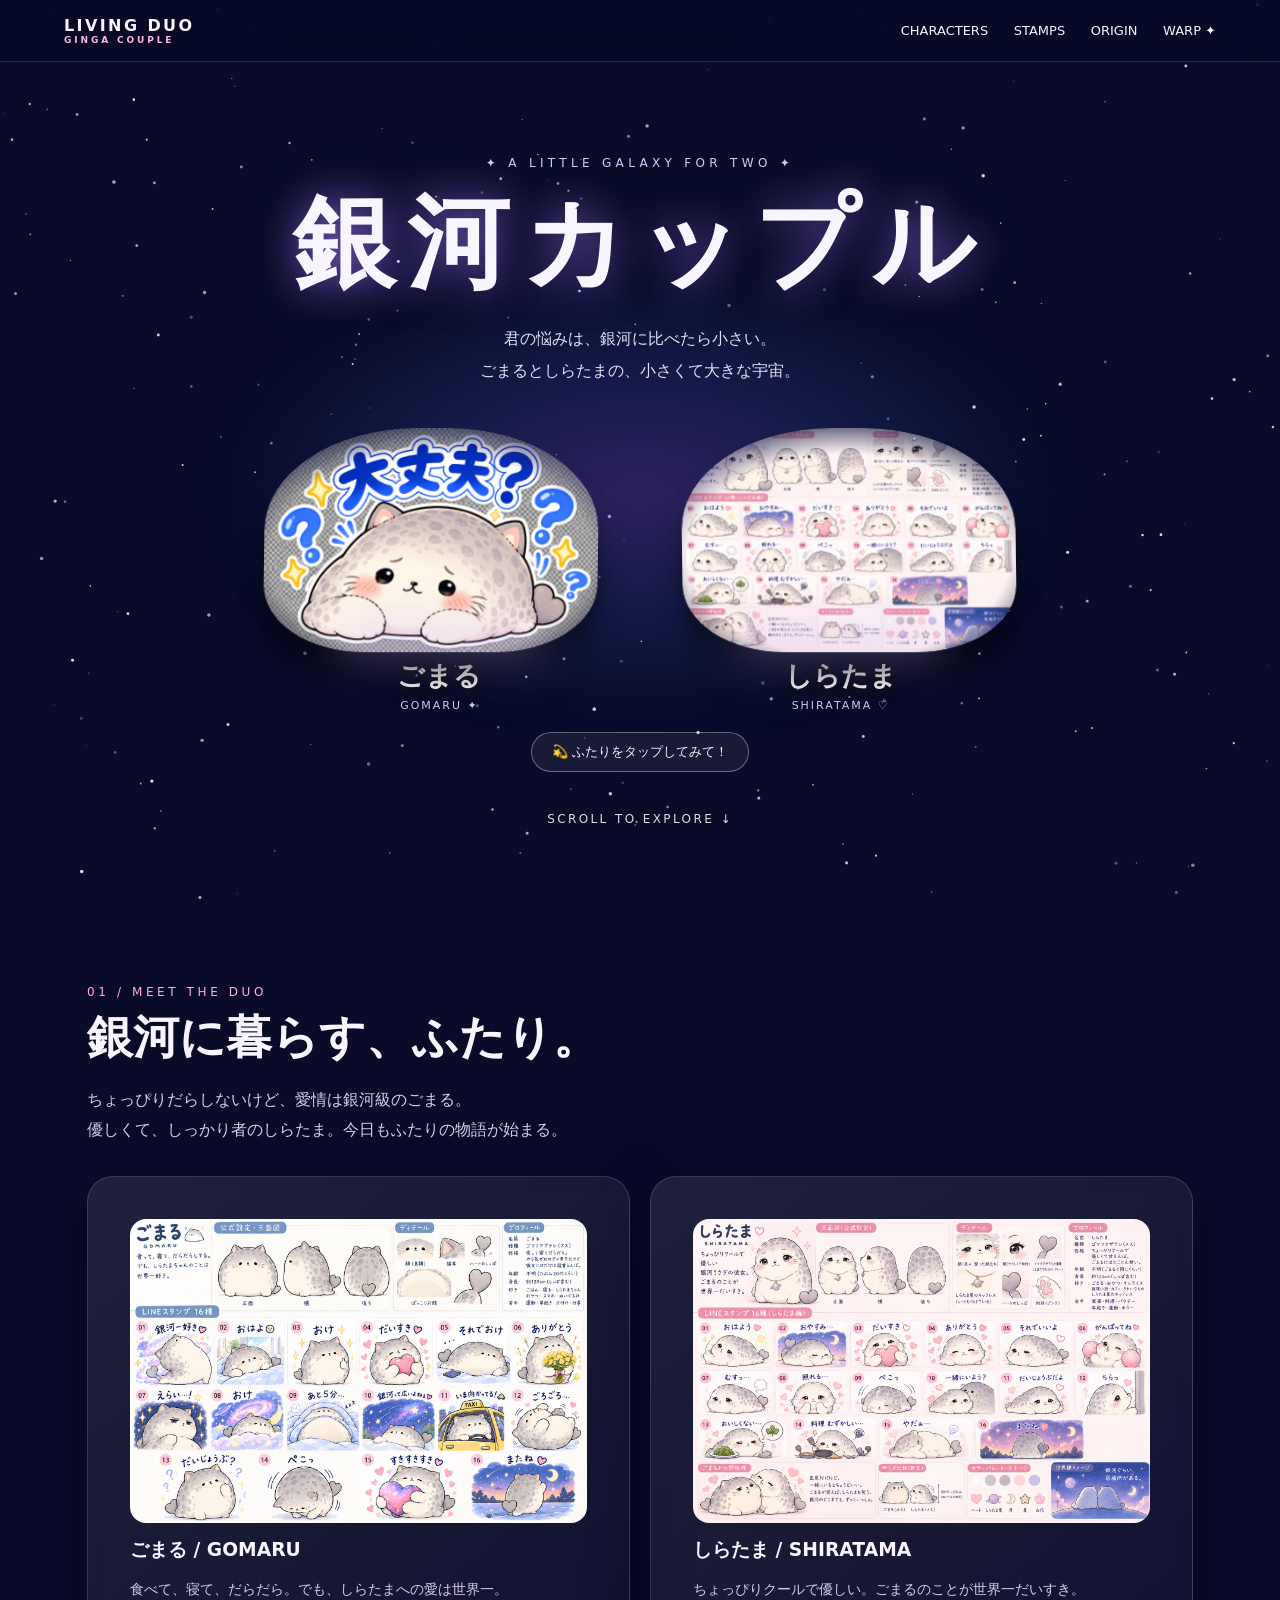
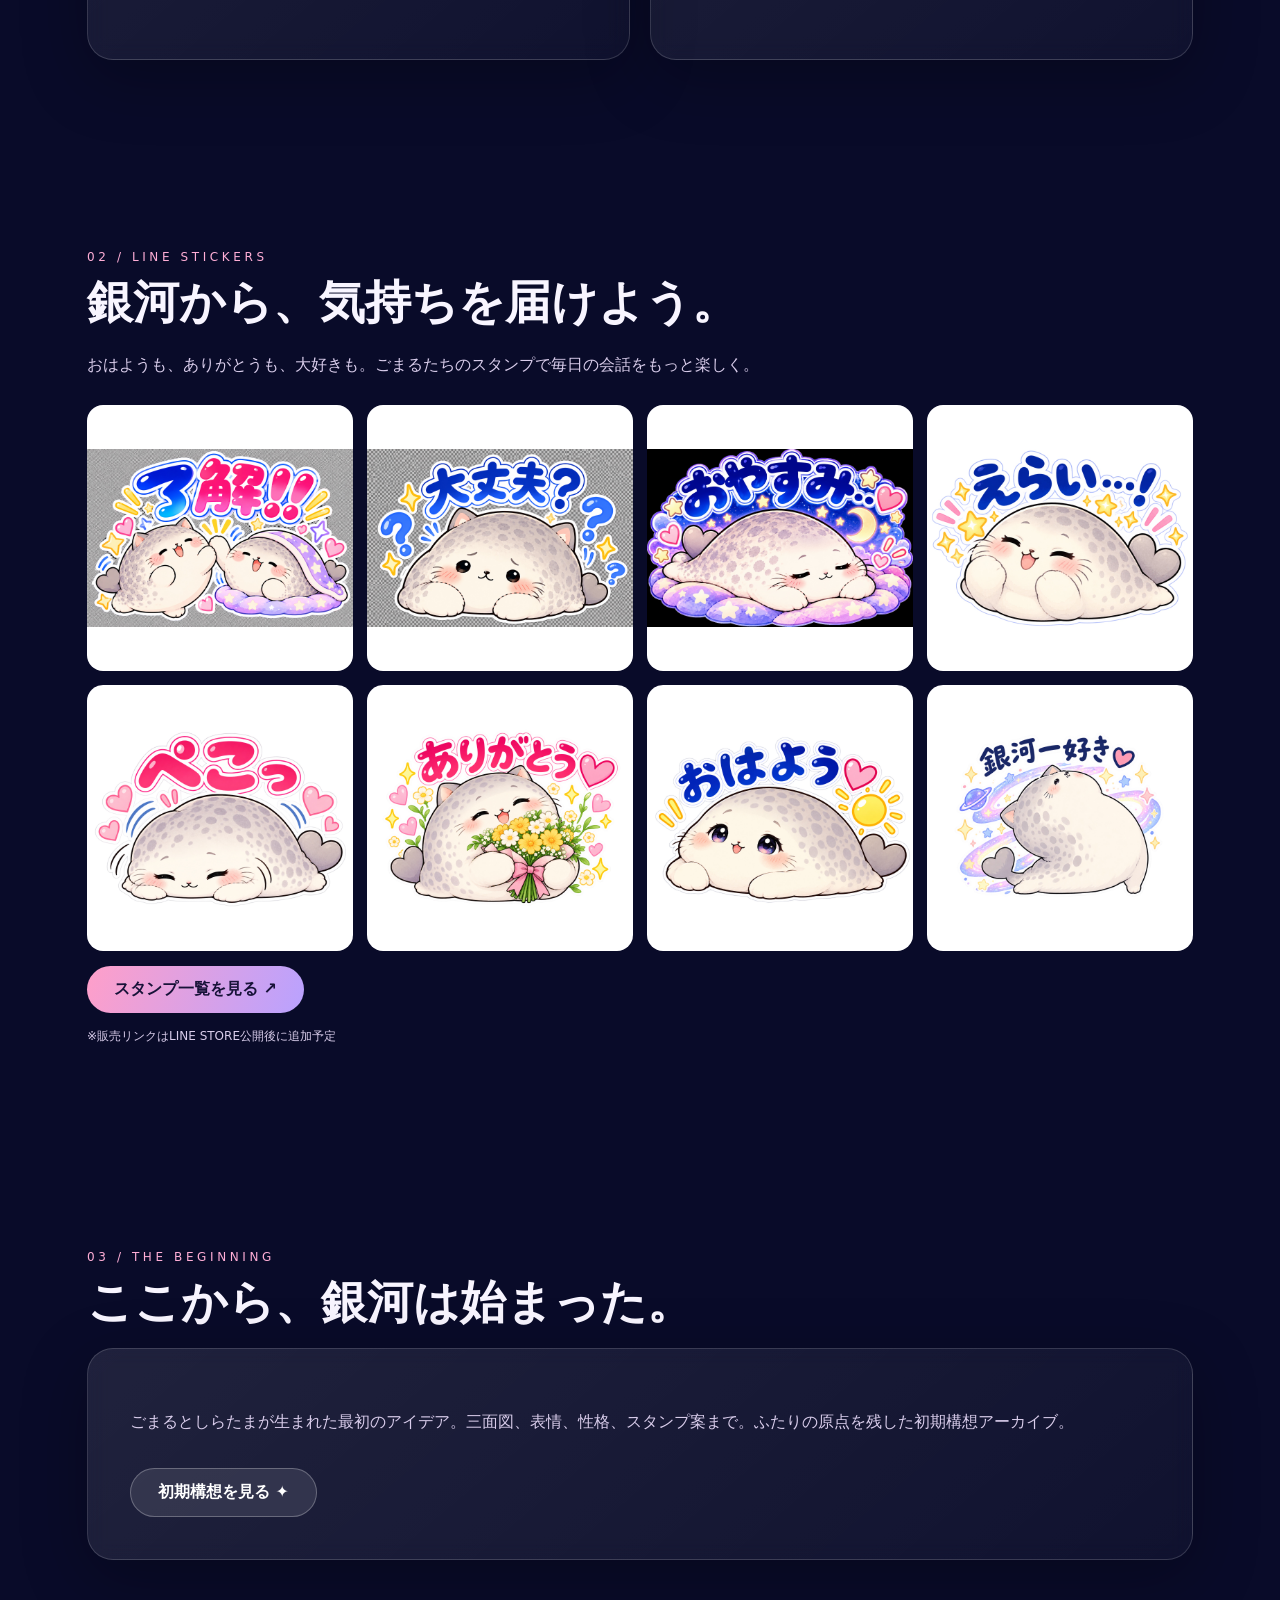
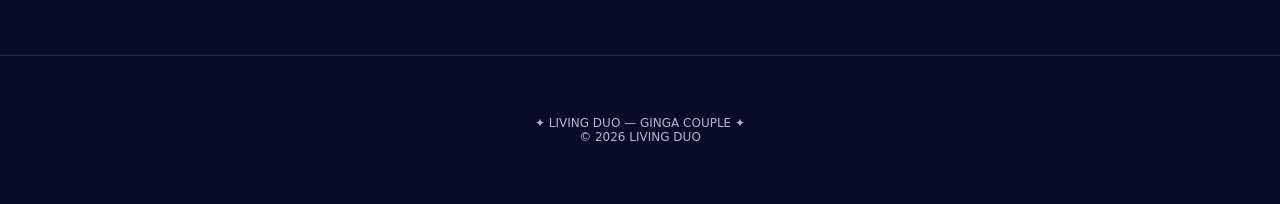
==== commit acce224b: "Add files via upload" ====
--- a/index.html
+++ b/index.html
@@ -1,229 +1,5 @@
-<!doctype html><html lang="ja"><head><meta charset="utf-8"><meta name="viewport" content="width=device-width, initial-scale=1, viewport-fit=cover"><meta name="theme-color" content="#090919"><meta name="description" content="銀河カップル。ちょっとダメなごまると、優しいしらたま。疲れた日に帰ってこられる、小さな宇宙。"><meta property="og:title" content="銀河カップル | GINGA COUPLE"><meta property="og:description" content="銀河ぐらい、居場所がある。ごまるとしらたまの物語。"><meta property="og:type" content="website"><meta property="og:image" content="[data-uri]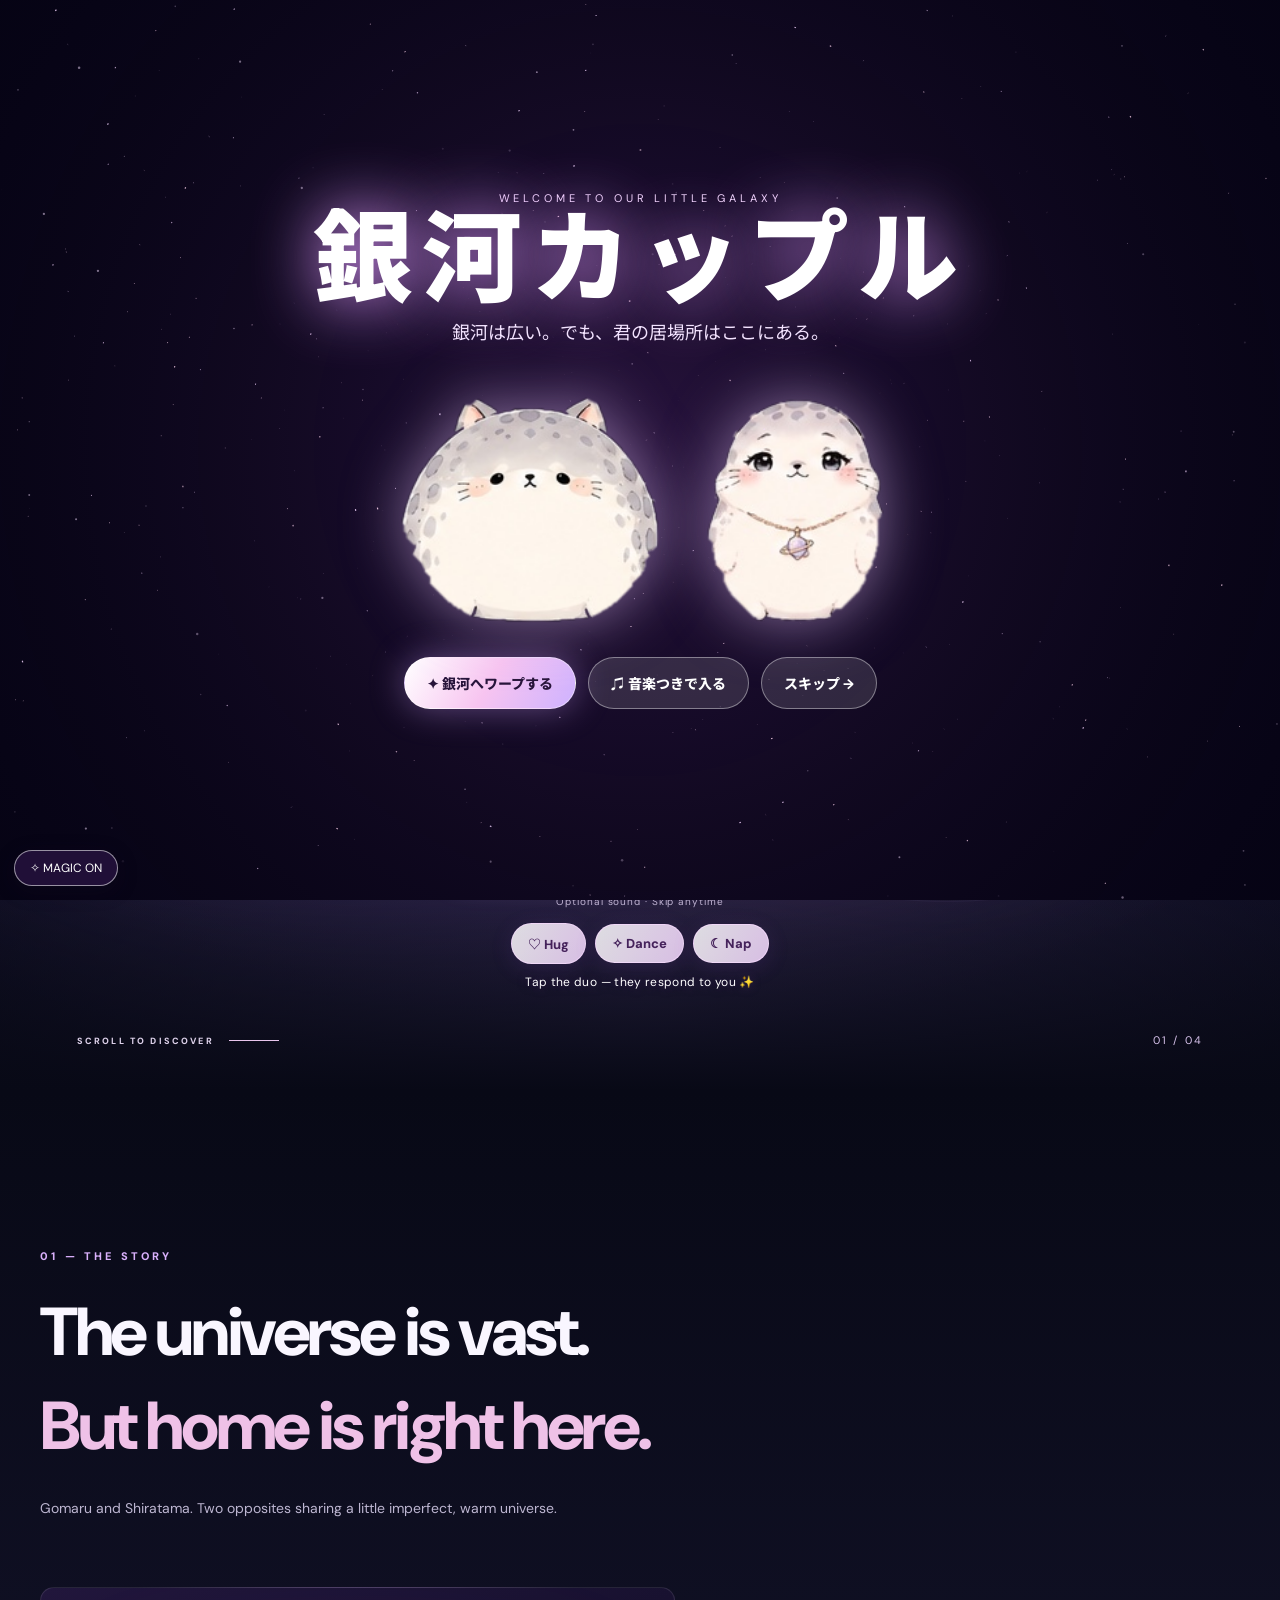
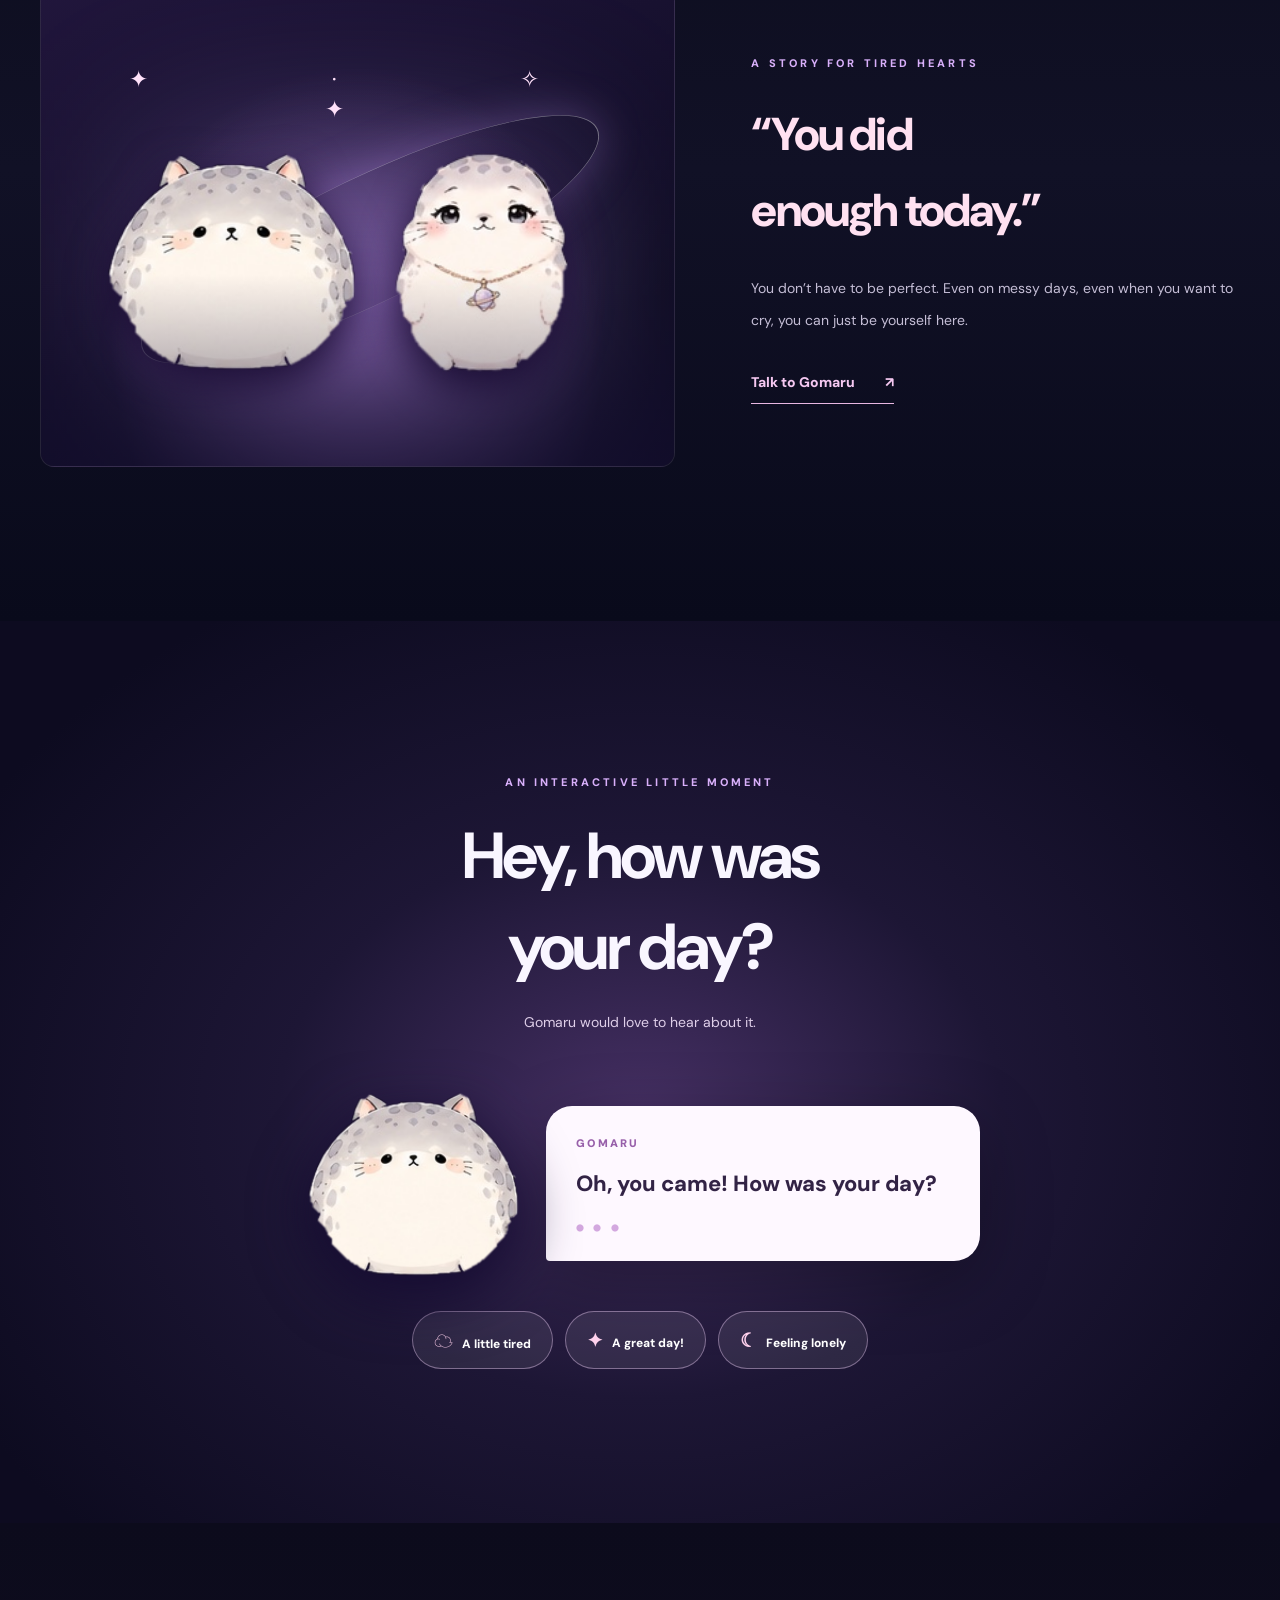
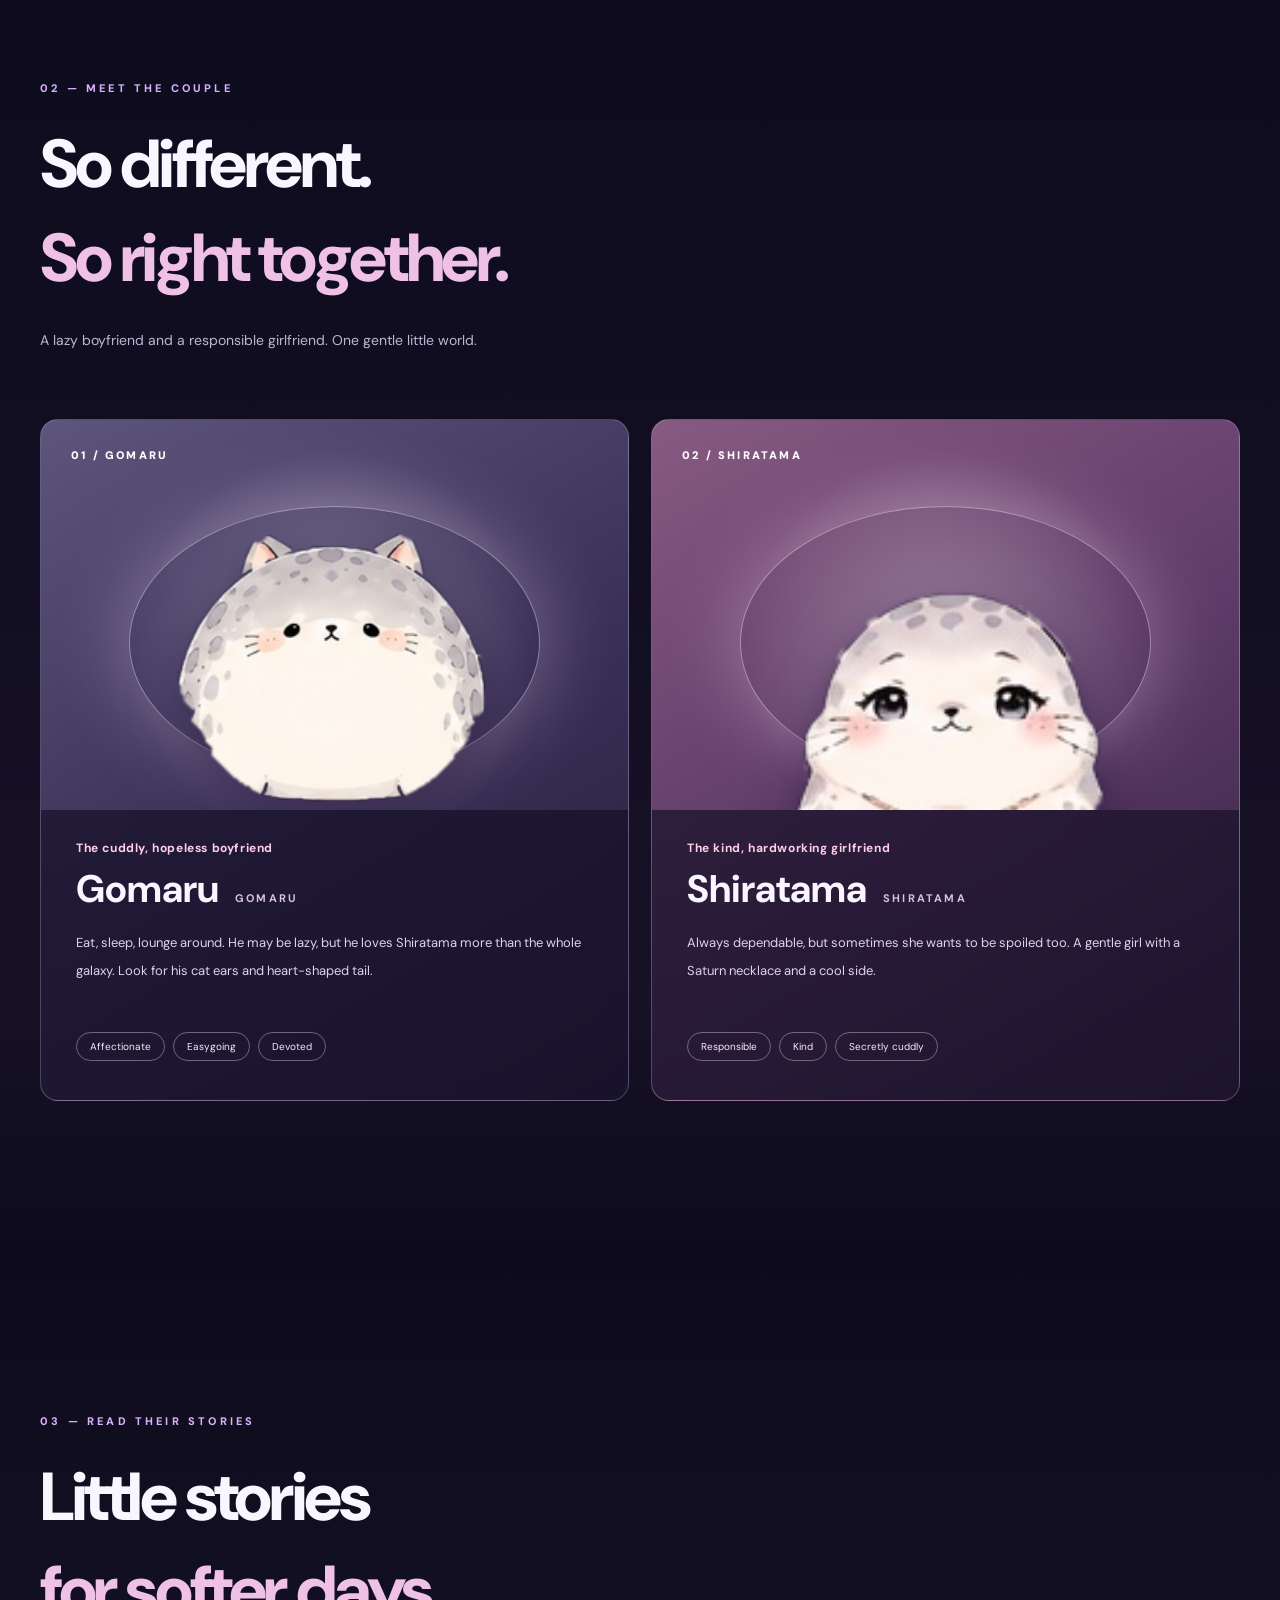
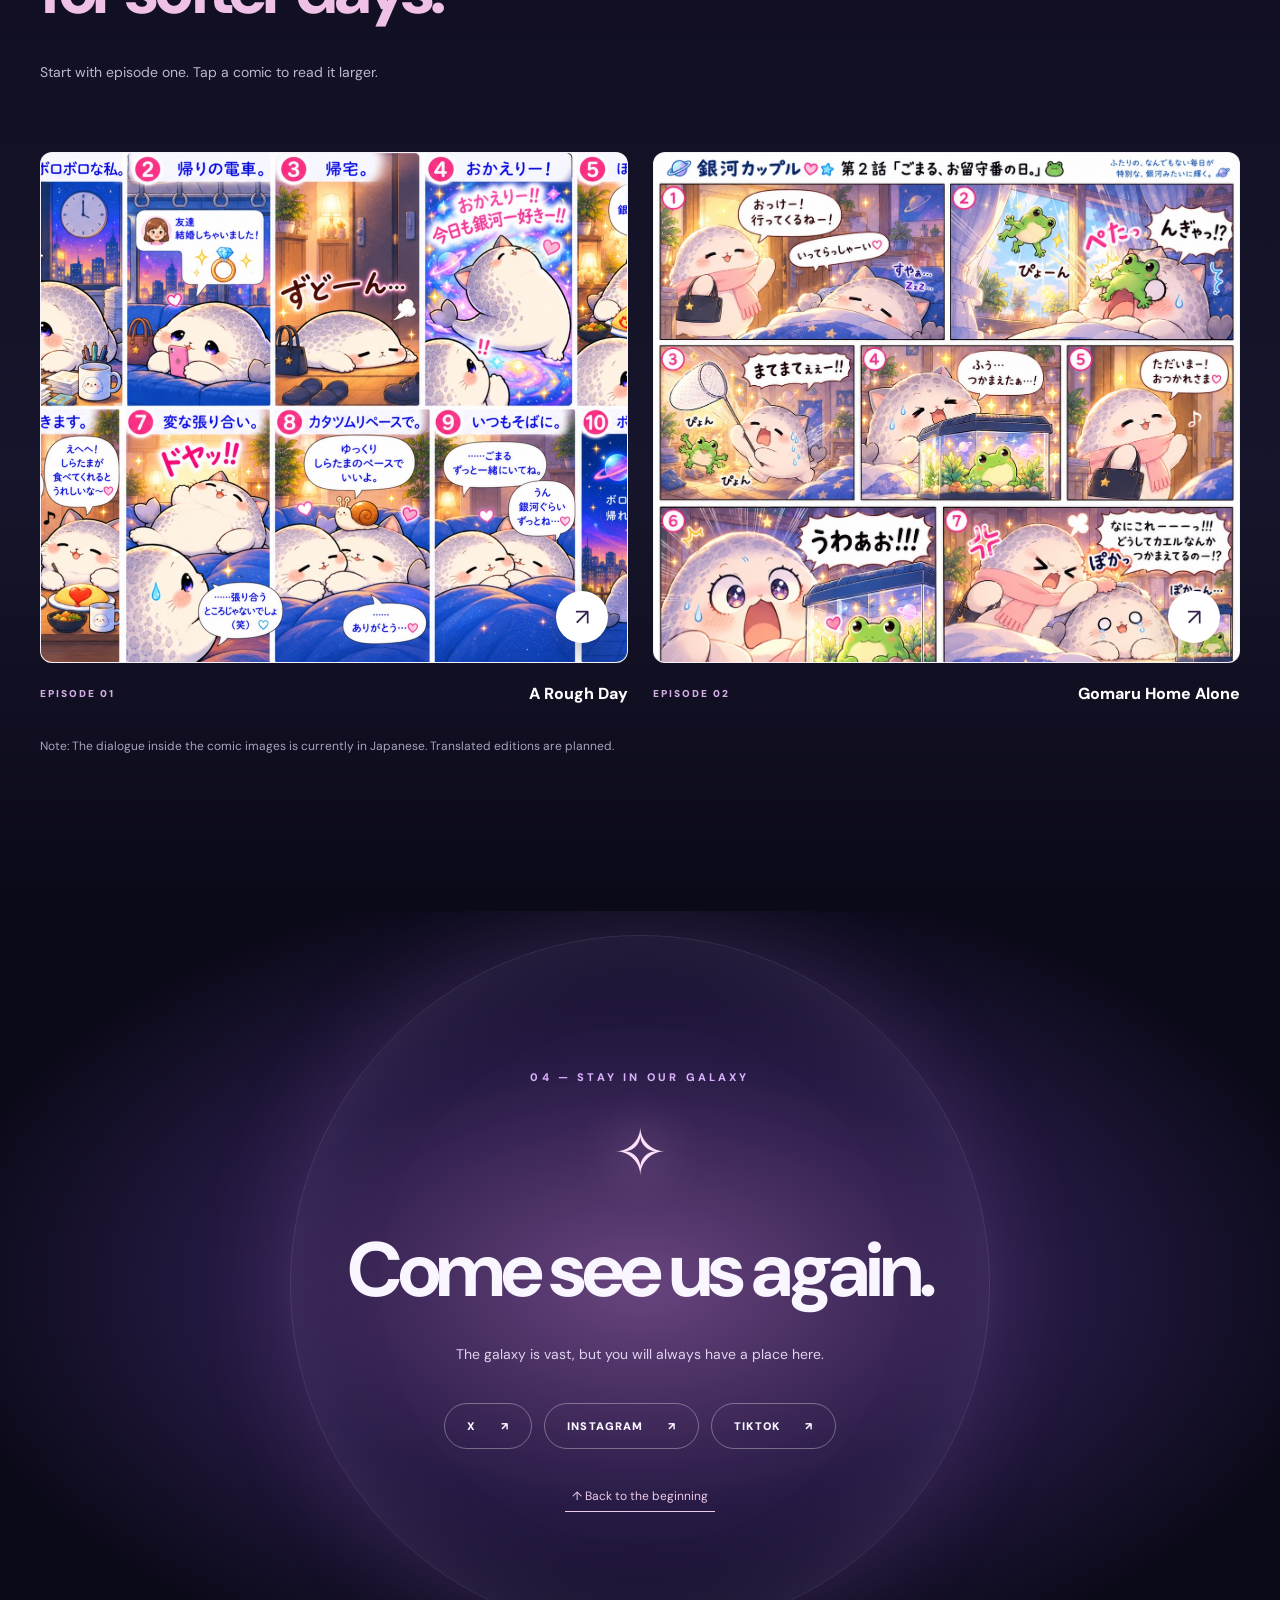
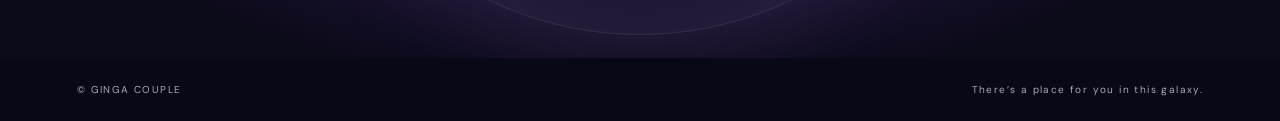
